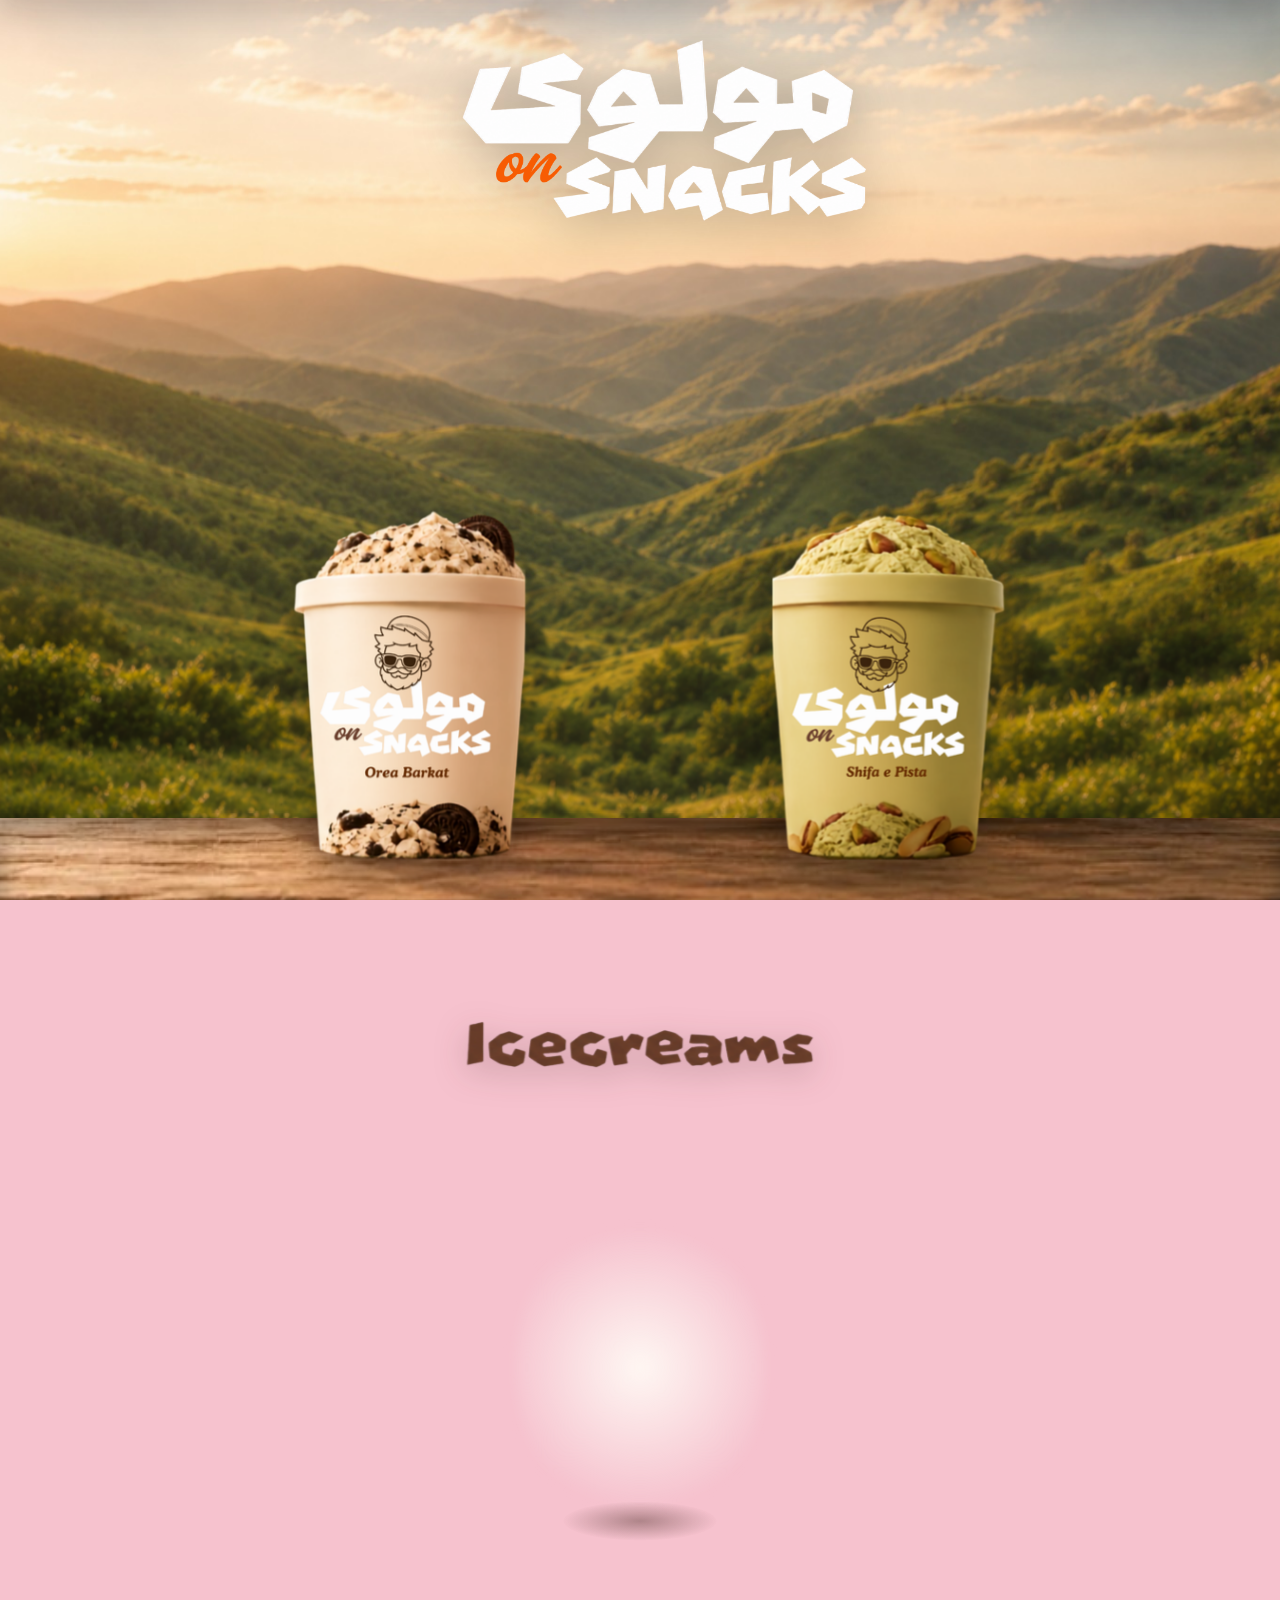
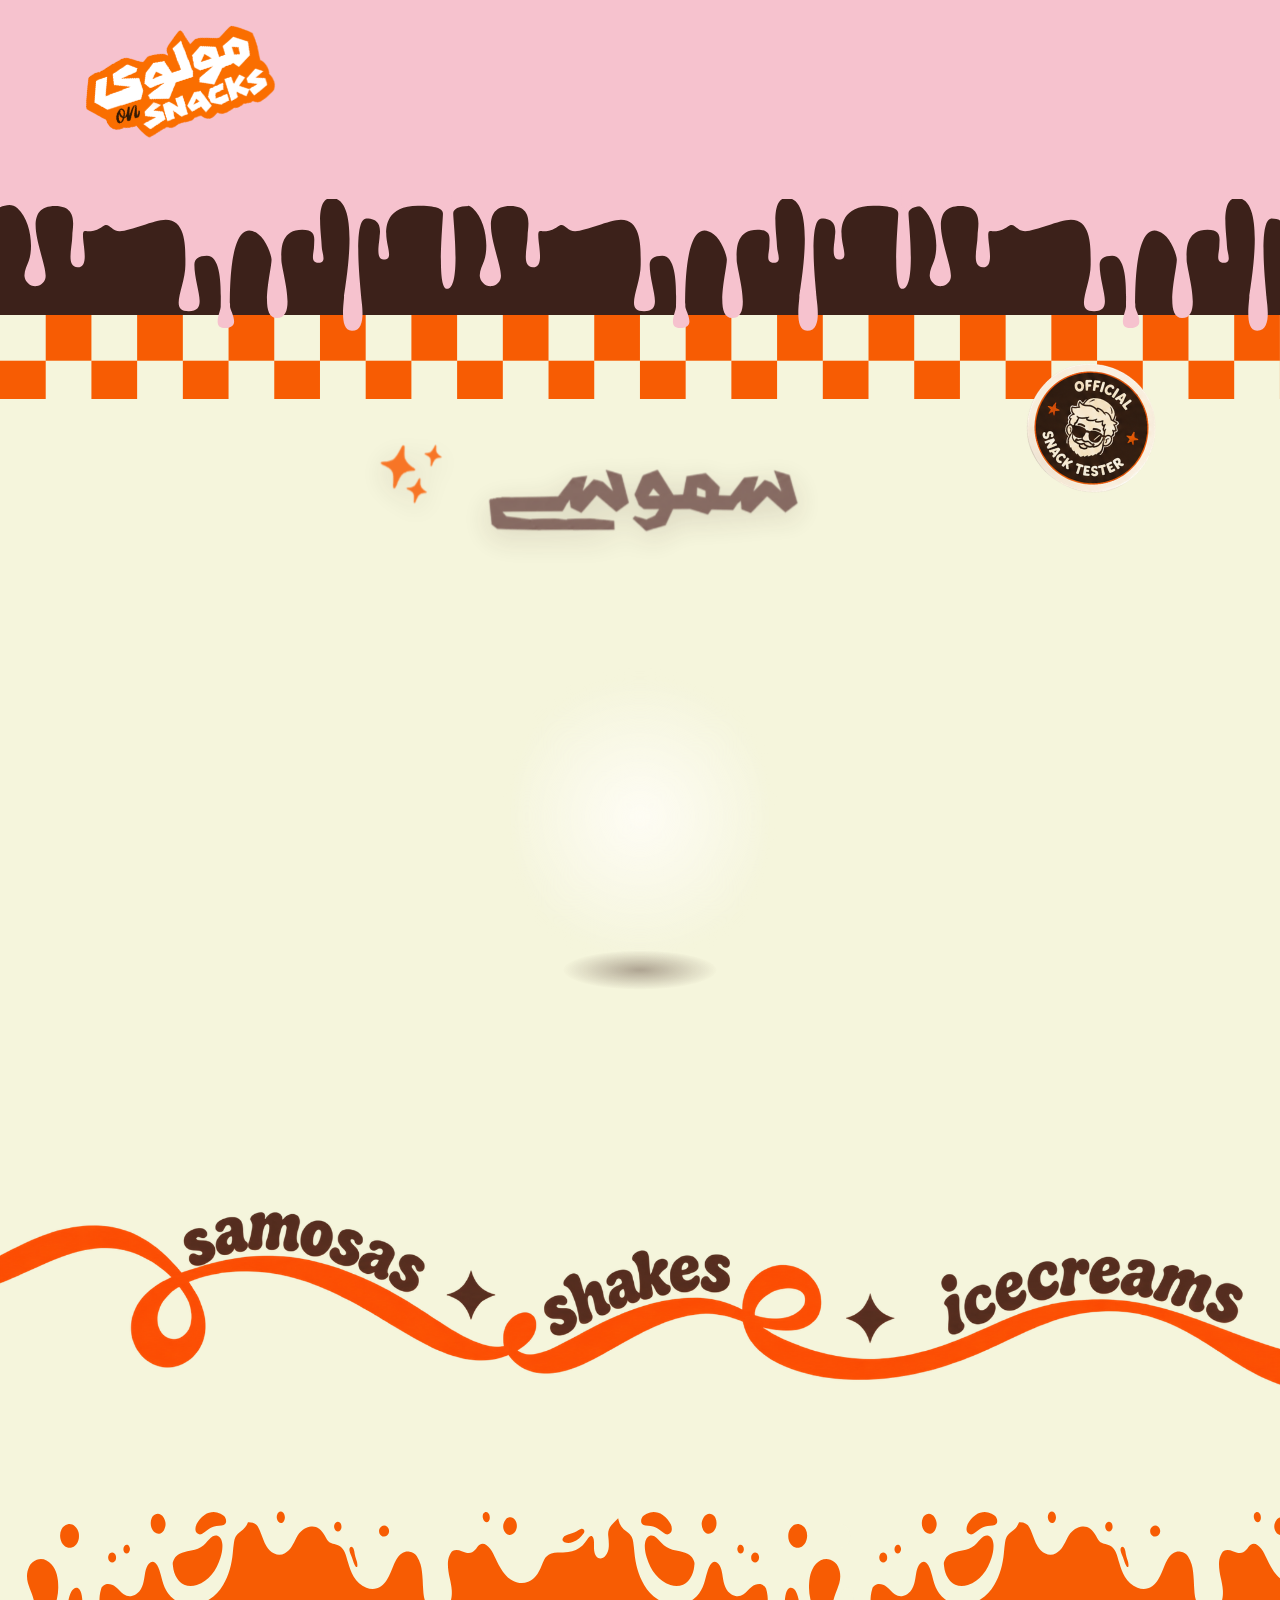
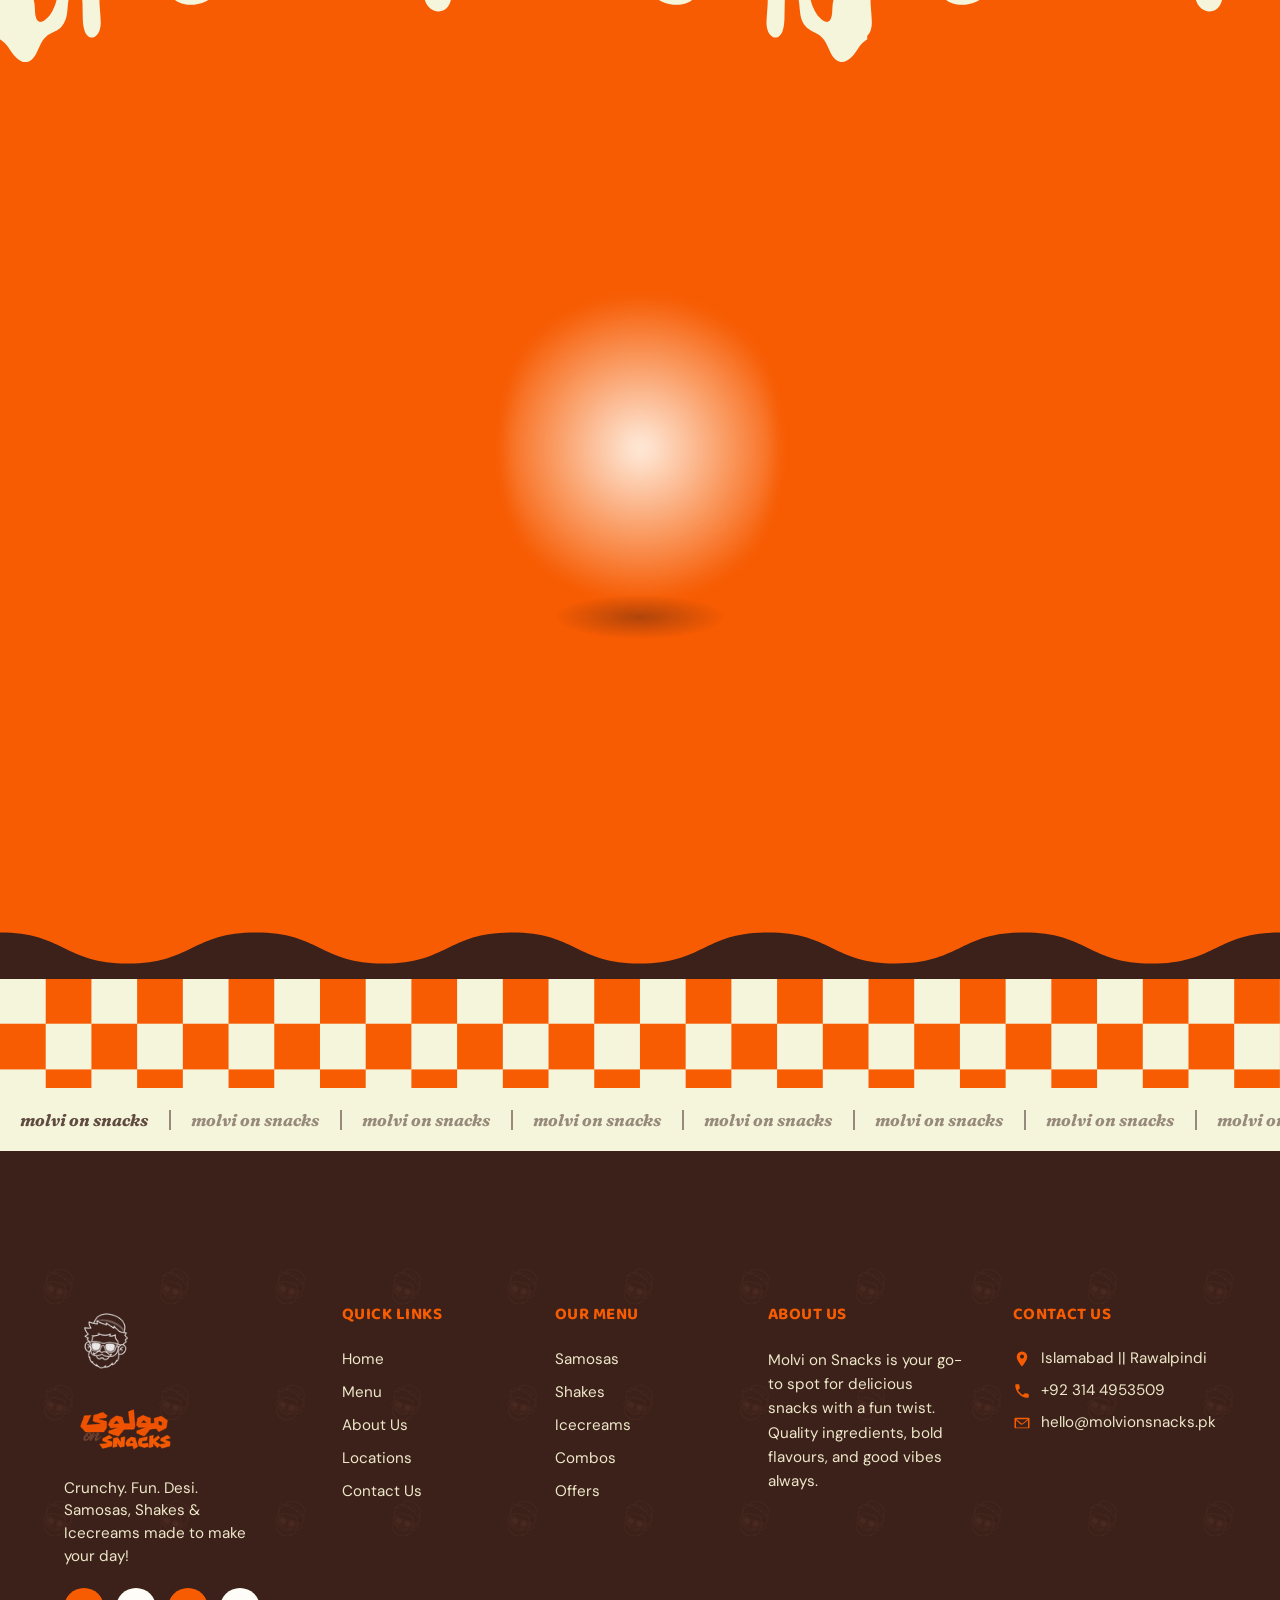
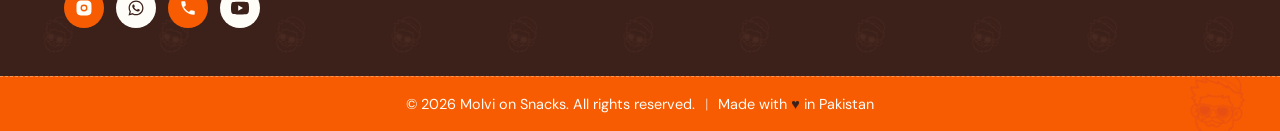
==== index.html @ e823ea2e "Shakes: continuous coverflow carousel, matching samosas/icecreams Converts the shakes row from a sta" ====
<!DOCTYPE html>
<html lang="en">
<head>
<meta charset="UTF-8">
<meta name="viewport" content="width=device-width, initial-scale=1.0">
<title>Molvi on Snacks</title>
<meta name="description" content="Molvi on Snacks — hand-scooped ice cream with a desi twist.">
<link rel="stylesheet" href="css/fonts.css">
<link rel="stylesheet" href="css/style.css">
</head>
<body>

<!-- ============ NAV ============ -->
<nav class="site-nav" id="site-nav">
  <a href="#hero" class="site-nav-logo">
    <img src="assets/images/navbar-logo.png" alt="Molvi on Snacks">
  </a>

  <div class="site-nav-order-toggle" role="group" aria-label="Order type">
    <button type="button" class="site-nav-toggle-btn is-active" data-order-type="delivery">Delivery</button>
    <button type="button" class="site-nav-toggle-btn" data-order-type="pickup">Pick-up</button>
  </div>

  <div class="site-nav-location" id="site-nav-location">
    <button type="button" class="site-nav-location-btn" id="site-nav-location-btn" aria-haspopup="true" aria-expanded="false">
      <svg viewBox="0 0 24 24" aria-hidden="true"><path d="M12 2a7 7 0 0 0-7 7c0 5.25 7 13 7 13s7-7.75 7-13a7 7 0 0 0-7-7zm0 9.5A2.5 2.5 0 1 1 12 6a2.5 2.5 0 0 1 0 5.5z"/></svg>
      <span id="site-nav-location-label">Select delivery area</span>
      <svg viewBox="0 0 24 24" aria-hidden="true"><path d="M7 10l5 5 5-5z"/></svg>
    </button>

    <div class="site-nav-location-panel" id="site-nav-location-panel" hidden>
      <button type="button" class="site-nav-location-close" id="site-nav-location-close" aria-label="Close">&times;</button>
      <div class="site-nav-location-search">
        <input type="text" id="site-nav-location-search" placeholder="Search Islamabad area..." autocomplete="off" name="molvi-area-query">
      </div>
      <div class="site-nav-location-map" id="site-nav-location-map" aria-hidden="true">
        <div class="site-nav-location-map-grid"></div>
        <div class="site-nav-location-pin" id="site-nav-location-pin" hidden>📍</div>
      </div>
      <ul class="site-nav-location-list" id="site-nav-location-list"></ul>
    </div>
  </div>

  <ul class="site-nav-links">
    <li><a href="#next-page">icecreams</a></li>
    <li><a href="#samosas">samosas</a></li>
    <li><a href="#shakes">shakes</a></li>
  </ul>
  <a href="cart.html" class="site-nav-cart" aria-label="View cart">
    <svg class="site-nav-cart-icon" viewBox="0 0 24 24" aria-hidden="true"><path d="M7 4h-2l-.94 2h-1.06a1 1 0 0 0 0 2h.72l2.3 8.06a2 2 0 0 0 1.92 1.44h7.06a2 2 0 0 0 1.94-1.51l1.5-6a1 1 0 0 0-.97-1.24h-11.4l-.35-1.25a1 1 0 0 0-.02-.06zm2 15a1.5 1.5 0 1 0 0 3 1.5 1.5 0 0 0 0-3zm8 0a1.5 1.5 0 1 0 0 3 1.5 1.5 0 0 0 0-3z"/></svg>
    <span class="cart-badge" id="cart-badge" hidden>0</span>
  </a>
  <img class="site-nav-mascot" src="assets/images/navbar-mascot.png" alt="">
</nav>

<a href="cart.html" class="view-cart-fab" id="view-cart-fab" aria-label="View cart">
  <svg viewBox="0 0 24 24" aria-hidden="true"><path d="M7 4h-2l-.94 2h-1.06a1 1 0 0 0 0 2h.72l2.3 8.06a2 2 0 0 0 1.92 1.44h7.06a2 2 0 0 0 1.94-1.51l1.5-6a1 1 0 0 0-.97-1.24h-11.4l-.35-1.25a1 1 0 0 0-.02-.06zm2 15a1.5 1.5 0 1 0 0 3 1.5 1.5 0 0 0 0-3zm8 0a1.5 1.5 0 1 0 0 3 1.5 1.5 0 0 0 0-3z"/></svg>
  <span>View Cart</span>
  <span class="view-cart-fab-count">0</span>
</a>

<!-- ============ HERO ============ -->
<section class="hero" id="hero">
  <div class="hero-bg-full" aria-hidden="true">
    <img src="assets/images/bg-mountain-full.jpg" alt="">
  </div>

  <div class="hero-wordmark" aria-hidden="true">
    <img src="assets/images/logo-white.png" alt="">
  </div>
  <h1 class="visually-hidden">Molvi on Snacks</h1>

  <div class="hero-bg-front" aria-hidden="true">
    <img src="assets/images/bg-mountain-front.png" alt="">
  </div>

  <div class="hero-wood" aria-hidden="true"></div>

  <div class="hero-buckets" aria-hidden="true">
    <figure class="hero-bucket hero-bucket--orea">
      <img src="assets/images/cup-orea.png" alt="">
    </figure>
    <figure class="hero-bucket hero-bucket--pista">
      <img src="assets/images/cup-pista.png" alt="">
    </figure>
    <figure class="hero-bucket hero-bucket--strawberry">
      <img src="assets/images/cup-strawberry.png" alt="">
    </figure>
  </div>

  <div class="hero-wave" aria-hidden="true">
    <svg viewBox="0 0 1440 100" preserveAspectRatio="none">
      <path d="M0,75 C72,75 72,25 144,25 C216,25 216,75 288,75 C360,75 360,25 432,25 C504,25 504,75 576,75 C648,75 648,25 720,25 C792,25 792,75 864,75 C936,75 936,25 1008,25 C1080,25 1080,75 1152,75 C1224,75 1224,25 1296,25 C1368,25 1368,75 1440,75 L1440,100 L0,100 Z"></path>
    </svg>
  </div>
</section>

<section class="next-page" id="next-page">
  <img class="cups-heading" src="assets/images/heading-icecreams.png" alt="Icecreams">
  <div class="cups-carousel" id="cups-carousel">
    <figure class="cup-card" data-flavor="choco-bliss" tabindex="0" role="button" aria-pressed="false">
      <figcaption class="cup-card-label">Choco Bliss</figcaption>
      <img class="cup-card-img" src="assets/images/cup-strawberry-card.png" alt="Choco Bliss ice cream cup">
    </figure>
    <figure class="cup-card" data-flavor="orea" tabindex="0" role="button" aria-pressed="false">
      <figcaption class="cup-card-label">Orea Barkat</figcaption>
      <img class="cup-card-img" src="assets/images/cup-orea-card.png" alt="Orea Barkat ice cream cup">
    </figure>
    <figure class="cup-card" data-flavor="strawberry" tabindex="0" role="button" aria-pressed="false">
      <figcaption class="cup-card-label">Ishq e Strawberry</figcaption>
      <img class="cup-card-img" src="assets/images/cup-strawberry-card.png" alt="Ishq e Strawberry ice cream cup">
    </figure>
    <figure class="cup-card" data-flavor="pista" tabindex="0" role="button" aria-pressed="false">
      <figcaption class="cup-card-label">Shifa e Pista</figcaption>
      <img class="cup-card-img" src="assets/images/cup-pista-card.png" alt="Shifa e Pista ice cream cup">
    </figure>
    <figure class="cup-card" data-flavor="mango-masti" tabindex="0" role="button" aria-pressed="false">
      <figcaption class="cup-card-label">Mango Masti</figcaption>
      <img class="cup-card-img" src="assets/images/cup-orea-card.png" alt="Mango Masti ice cream cup">
    </figure>
    <figure class="cup-card" data-flavor="lotus" tabindex="0" role="button" aria-pressed="false">
      <figcaption class="cup-card-label">Lotus</figcaption>
      <img class="cup-card-img" src="assets/images/cup-pista-card.png" alt="Lotus ice cream cup">
    </figure>
  </div>
  <button type="button" class="cups-cta">scoop now</button>
  <img class="samosa-logo-sticker" src="assets/images/sticker-logo.png" alt="Molvi on Snacks">
</section>

<div class="cups-footer" aria-hidden="true">
  <svg class="cups-drip" viewBox="0 0 1080 149.999998" preserveAspectRatio="none"><g class="cups-drip-shape"><defs><clipPath id="c7b624427e"><path d="M 0 0 L 395.25 0 L 395.25 150 L 0 150 Z M 0 0 " clip-rule="nonzero"/></clipPath><clipPath id="f5d9ac2e04"><path d="M 380 0 L 779.410156 0 L 779.410156 150 L 380 150 Z M 380 0 " clip-rule="nonzero"/></clipPath></defs><g clip-path="url(#c7b624427e)"><path d="M 395.496094 15.953125 L 395.496094 0.242188 C 395.496094 0.242188 -3.023438 0.242188 -3.023438 0.242188 C -3.023438 5.75 -4.5 13.941406 -2.285156 18.707031 C 3.355469 15.617188 9.597656 12.597656 14.769531 18.4375 C 25.84375 30.992188 28.464844 59.390625 24.300781 74.832031 C 22.824219 80.269531 20.339844 85.574219 20.675781 91.214844 C 21.011719 96.851562 25.511719 102.828125 31.015625 101.886719 C 34.574219 101.285156 37.191406 97.925781 38.132812 94.367188 C 42.160156 79.0625 12.6875 15.953125 46.523438 15.953125 C 66.53125 15.953125 61.023438 39.316406 61.023438 47.574219 C 61.023438 59.859375 55.453125 81.679688 65.523438 81.679688 C 75.457031 81.679688 70.019531 58.785156 70.019531 47.574219 C 70.019531 36.898438 74.25 49.453125 86.871094 37.773438 C 92.308594 32.738281 93.316406 43.078125 101.105469 43.078125 C 110.035156 43.078125 130.039062 30.859375 139.773438 30.859375 C 157.566406 30.859375 156.425781 62.277344 156.425781 78.996094 C 156.425781 103.164062 141.921875 128.875 159.3125 128.875 C 176.632812 128.875 164.011719 103.164062 164.011719 78.996094 C 164.011719 72.347656 167.90625 69.261719 174.550781 69.261719 C 187.910156 69.261719 186.234375 110.078125 186.234375 123.773438 C 186.234375 129.683594 178.378906 146.867188 189.792969 146.867188 C 204.160156 146.867188 194.089844 128.472656 194.089844 123.773438 C 194.089844 106.050781 193.550781 23.339844 217.988281 46.230469 C 224.636719 52.476562 229.132812 69.058594 229.132812 73.421875 C 229.132812 85.238281 217.988281 136.195312 233.5625 136.195312 C 251.355469 136.195312 237.390625 85.238281 237.390625 73.421875 C 237.390625 63.820312 236.316406 41.53125 254.980469 41.53125 C 267.535156 41.53125 264.984375 51.46875 264.984375 59.257812 C 264.984375 66.304688 261.222656 76.847656 268.742188 76.847656 C 276.261719 76.847656 271.429688 66.371094 271.429688 59.257812 C 271.429688 47.304688 265.117188 7.5625 279.753906 7.5625 C 305.871094 7.5625 290.292969 107.324219 290.292969 113.167969 C 290.292969 119.410156 285.863281 149.757812 296.941406 149.757812 C 310.300781 149.757812 304.726562 118.402344 304.726562 113.167969 C 304.726562 108.265625 296.941406 29.515625 309.160156 29.515625 C 323.59375 29.515625 320.304688 46.230469 320.304688 48.3125 C 320.304688 54.558594 316.410156 73.421875 323.660156 73.421875 C 332.589844 73.421875 325.875 59.792969 325.875 45.15625 C 325.875 39.25 325.875 15.886719 352.597656 15.886719 C 368.171875 15.886719 373.742188 19.042969 373.742188 24.011719 C 373.742188 33.679688 368.171875 104.84375 377.101562 104.84375 C 389.320312 104.84375 382.40625 32.671875 382.40625 24.011719 C 382.335938 19.242188 386.902344 16.089844 395.496094 15.953125 Z M 395.496094 15.953125 " fill-opacity="1" fill-rule="nonzero"/></g><g clip-path="url(#f5d9ac2e04)"><path d="M 779.65625 15.953125 L 779.65625 0.242188 C 779.65625 0.242188 381.136719 0.242188 381.136719 0.242188 C 381.136719 5.75 379.660156 13.941406 381.875 18.707031 C 387.515625 15.617188 393.757812 12.597656 398.925781 18.4375 C 410.003906 30.992188 412.625 59.390625 408.460938 74.832031 C 406.984375 80.269531 404.5 85.574219 404.835938 91.214844 C 405.171875 96.851562 409.667969 102.828125 415.175781 101.886719 C 418.734375 101.285156 421.351562 97.925781 422.289062 94.367188 C 426.320312 79.0625 396.847656 15.953125 430.683594 15.953125 C 450.6875 15.953125 445.183594 39.316406 445.183594 47.574219 C 445.183594 59.859375 439.613281 81.679688 449.683594 81.679688 C 459.617188 81.679688 454.179688 58.785156 454.179688 47.574219 C 454.179688 36.898438 458.410156 49.453125 471.03125 37.773438 C 476.46875 32.738281 477.476562 43.078125 485.265625 43.078125 C 494.195312 43.078125 514.199219 30.859375 523.933594 30.859375 C 541.726562 30.859375 540.585938 62.277344 540.585938 78.996094 C 540.585938 103.164062 526.082031 128.875 543.472656 128.875 C 560.792969 128.875 548.171875 103.164062 548.171875 78.996094 C 548.171875 72.347656 552.066406 69.261719 558.710938 69.261719 C 572.070312 69.261719 570.394531 110.078125 570.394531 123.773438 C 570.394531 129.683594 562.539062 146.867188 573.949219 146.867188 C 588.316406 146.867188 578.246094 128.472656 578.246094 123.773438 C 578.246094 106.050781 577.710938 23.339844 602.148438 46.230469 C 608.792969 52.476562 613.292969 69.058594 613.292969 73.421875 C 613.292969 85.238281 602.148438 136.195312 617.722656 136.195312 C 635.515625 136.195312 621.550781 85.238281 621.550781 73.421875 C 621.550781 63.820312 620.476562 41.53125 639.140625 41.53125 C 651.695312 41.53125 649.144531 51.46875 649.144531 59.257812 C 649.144531 66.304688 645.382812 76.847656 652.902344 76.847656 C 660.421875 76.847656 655.589844 66.371094 655.589844 59.257812 C 655.589844 47.304688 649.277344 7.5625 663.914062 7.5625 C 690.027344 7.5625 674.453125 107.324219 674.453125 113.167969 C 674.453125 119.410156 670.023438 149.757812 681.101562 149.757812 C 694.460938 149.757812 688.886719 118.402344 688.886719 113.167969 C 688.886719 108.265625 681.101562 29.515625 693.320312 29.515625 C 707.753906 29.515625 704.464844 46.230469 704.464844 48.3125 C 704.464844 54.558594 700.570312 73.421875 707.820312 73.421875 C 716.75 73.421875 710.035156 59.792969 710.035156 45.15625 C 710.035156 39.25 710.035156 15.886719 736.753906 15.886719 C 752.332031 15.886719 757.902344 19.042969 757.902344 24.011719 C 757.902344 33.679688 752.332031 104.84375 761.261719 104.84375 C 773.480469 104.84375 766.5625 32.671875 766.5625 24.011719 C 766.496094 19.242188 771.0625 16.089844 779.65625 15.953125 Z M 779.65625 15.953125 " fill-opacity="1" fill-rule="nonzero"/></g><path d="M 1159.316406 15.953125 L 1159.316406 0.242188 C 1159.316406 0.242188 760.796875 0.242188 760.796875 0.242188 C 760.796875 5.75 759.320312 13.941406 761.535156 18.707031 C 767.175781 15.617188 773.417969 12.597656 778.585938 18.4375 C 789.664062 30.992188 792.28125 59.390625 788.121094 74.832031 C 786.644531 80.269531 784.160156 85.574219 784.496094 91.214844 C 784.832031 96.851562 789.328125 102.828125 794.835938 101.886719 C 798.390625 101.285156 801.011719 97.925781 801.949219 94.367188 C 805.980469 79.0625 776.507812 15.953125 810.34375 15.953125 C 830.347656 15.953125 824.84375 39.316406 824.84375 47.574219 C 824.84375 59.859375 819.273438 81.679688 829.34375 81.679688 C 839.277344 81.679688 833.839844 58.785156 833.839844 47.574219 C 833.839844 36.898438 838.070312 49.453125 850.691406 37.773438 C 856.128906 32.738281 857.136719 43.078125 864.925781 43.078125 C 873.851562 43.078125 893.859375 30.859375 903.59375 30.859375 C 921.386719 30.859375 920.242188 62.277344 920.242188 78.996094 C 920.242188 103.164062 905.742188 128.875 923.132812 128.875 C 940.453125 128.875 927.832031 103.164062 927.832031 78.996094 C 927.832031 72.347656 931.722656 69.261719 938.371094 69.261719 C 951.730469 69.261719 950.050781 110.078125 950.050781 123.773438 C 950.050781 129.683594 942.199219 146.867188 953.609375 146.867188 C 967.976562 146.867188 957.90625 128.472656 957.90625 123.773438 C 957.90625 106.050781 957.371094 23.339844 981.808594 46.230469 C 988.453125 52.476562 992.953125 69.058594 992.953125 73.421875 C 992.953125 85.238281 981.808594 136.195312 997.382812 136.195312 C 1015.175781 136.195312 1001.210938 85.238281 1001.210938 73.421875 C 1001.210938 63.820312 1000.136719 41.53125 1018.800781 41.53125 C 1031.355469 41.53125 1028.804688 51.46875 1028.804688 59.257812 C 1028.804688 66.304688 1025.042969 76.847656 1032.5625 76.847656 C 1040.082031 76.847656 1035.246094 66.371094 1035.246094 59.257812 C 1035.246094 47.304688 1028.9375 7.5625 1043.574219 7.5625 C 1069.6875 7.5625 1054.113281 107.324219 1054.113281 113.167969 C 1054.113281 119.410156 1049.683594 149.757812 1060.757812 149.757812 C 1074.121094 149.757812 1068.546875 118.402344 1068.546875 113.167969 C 1068.546875 108.265625 1060.757812 29.515625 1072.976562 29.515625 C 1087.414062 29.515625 1084.121094 46.230469 1084.121094 48.3125 C 1084.121094 54.558594 1080.230469 73.421875 1087.480469 73.421875 C 1096.410156 73.421875 1089.695312 59.792969 1089.695312 45.15625 C 1089.695312 39.25 1089.695312 15.886719 1116.414062 15.886719 C 1131.992188 15.886719 1137.5625 19.042969 1137.5625 24.011719 C 1137.5625 33.679688 1131.992188 104.84375 1140.921875 104.84375 C 1153.140625 104.84375 1146.222656 32.671875 1146.222656 24.011719 C 1146.15625 19.242188 1150.722656 16.089844 1159.316406 15.953125 Z M 1159.316406 15.953125 " fill-opacity="1" fill-rule="nonzero"/></g></svg>
  <div class="cups-footer-checker"></div>
</div>

<!-- ============ SAMOSAS ============ -->
<section class="samosa-page" id="samosas">
  <img class="samosa-badge" src="assets/images/badge-snack-tester.png" alt="Official snack tester">

  <div class="samosa-heading">
    <img class="samosa-spark" src="assets/images/sparkle.png" alt="">
    <img class="samosa-wordmark" src="assets/images/heading-samosa.png" alt="Samosas">
  </div>

  <div class="samosa-carousel" id="samosa-carousel">
    <figure class="samosa-card" data-flavor="cheesy-tikka" tabindex="0" role="button" aria-pressed="false">
      <figcaption class="samosa-card-label">Cheesy Tikka Samosa</figcaption>
      <img class="samosa-card-img" src="assets/images/samosa-cheesy-tikka.png" alt="Cheesy Tikka Samosa">
    </figure>
    <figure class="samosa-card" data-flavor="malai-boti" tabindex="0" role="button" aria-pressed="false">
      <figcaption class="samosa-card-label">Malai Boti Samosa</figcaption>
      <img class="samosa-card-img" src="assets/images/samosa-malai-boti.png" alt="Malai Boti Samosa">
    </figure>
    <figure class="samosa-card" data-flavor="pizza" tabindex="0" role="button" aria-pressed="false">
      <figcaption class="samosa-card-label">Pizza Samosa</figcaption>
      <img class="samosa-card-img" src="assets/images/samosa-pizza.png" alt="Pizza Samosa">
    </figure>
    <figure class="samosa-card" data-flavor="peri-peri" tabindex="0" role="button" aria-pressed="false">
      <figcaption class="samosa-card-label">Peri Peri Samosa</figcaption>
      <img class="samosa-card-img" src="assets/images/samosa-peri-peri.png" alt="Peri Peri Samosa">
    </figure>
    <figure class="samosa-card" data-flavor="chilli-cheese" tabindex="0" role="button" aria-pressed="false">
      <figcaption class="samosa-card-label">Chilli Cheese Samosa</figcaption>
      <img class="samosa-card-img" src="assets/images/samosa-chilli-cheese.png" alt="Chilli Cheese Samosa">
    </figure>
  </div>

  <button type="button" class="samosa-cta">view all</button>
</section>

<div class="samosa-ribbon" aria-hidden="true">
  <img src="assets/images/strip-samosas-shakes-icecreams.png" alt="">
</div>

<div class="samosa-cheese-footer" aria-hidden="true">
  <svg class="samosa-cheese-drip" viewBox="0 0 1080 150" preserveAspectRatio="none"><g class="samosa-cheese-shape"><defs><clipPath id="5877ea94d9"><path d="M 709.863281 0 L 1080 0 L 1080 148 L 709.863281 148 Z M 709.863281 0 " clip-rule="nonzero"/></clipPath></defs><path d="M 6.726562 132.902344 C 8.226562 135.363281 9.605469 137.894531 11.242188 140.269531 C 12.902344 142.671875 14.949219 144.679688 17.492188 146.140625 C 19.027344 147.023438 20.664062 147.488281 22.472656 147.210938 C 24.148438 146.953125 25.488281 146.09375 26.691406 144.972656 C 28.675781 143.140625 29.9375 140.820312 31 138.382812 C 32.289062 135.417969 33.390625 132.371094 34.761719 129.433594 C 36.601562 125.484375 39.25 122.308594 43.144531 120.246094 C 44.257812 119.660156 45.351562 119.011719 46.449219 118.390625 C 48.492188 117.234375 50.355469 115.871094 51.839844 114.023438 C 54.472656 110.753906 55.710938 106.929688 56.402344 102.867188 C 56.96875 99.554688 56.976562 96.1875 57.324219 92.855469 C 57.664062 89.632812 58.144531 86.433594 59.246094 83.367188 C 59.878906 81.613281 60.664062 79.914062 62.074219 78.632812 C 63.839844 77.019531 65.792969 77.230469 67.097656 79.195312 C 67.789062 80.226562 68.183594 81.382812 68.492188 82.570312 C 69.3125 85.683594 69.46875 88.878906 69.601562 92.066406 C 69.808594 97 69.644531 101.941406 69.847656 106.875 C 69.996094 110.59375 70.296875 114.273438 71.339844 117.867188 C 71.875 119.71875 72.738281 121.382812 74.15625 122.722656 C 76.246094 124.699219 78.703125 124.699219 80.808594 122.746094 C 82.476562 121.1875 83.492188 119.257812 84.113281 117.09375 C 84.832031 114.605469 85.082031 112.042969 84.984375 109.480469 C 84.839844 105.535156 84.589844 101.597656 84.296875 97.664062 C 83.980469 93.449219 83.710938 89.238281 84.125 85.015625 C 84.34375 82.773438 84.765625 80.570312 85.382812 78.402344 C 86.105469 75.871094 89.195312 74.023438 91.226562 74.164062 C 93.558594 74.328125 95.582031 75.179688 97.375 76.628906 C 98.824219 77.800781 99.996094 79.253906 101.230469 80.636719 C 102.207031 81.730469 103.164062 82.835938 104.363281 83.695312 C 106.410156 85.160156 108.679688 85.816406 111.179688 85.289062 C 112.957031 84.914062 114.46875 84.003906 115.792969 82.757812 C 118.292969 80.410156 119.691406 77.4375 120.613281 74.199219 C 121.480469 71.152344 121.800781 68.011719 122.265625 64.890625 C 122.671875 62.1875 123.265625 59.539062 124.398438 57.035156 C 124.957031 55.792969 125.71875 54.691406 126.820312 53.871094 C 128.261719 52.808594 129.578125 52.902344 130.867188 54.128906 C 131.589844 54.8125 132.183594 55.59375 132.644531 56.484375 C 133.347656 57.859375 133.90625 59.289062 134.375 60.757812 C 135.441406 64.109375 136.152344 67.550781 136.976562 70.964844 C 137.984375 75.125 139.429688 79.132812 141.746094 82.761719 C 144.566406 87.183594 148.363281 90.457031 153.308594 92.332031 C 156.707031 93.621094 160.207031 93.816406 163.792969 93.433594 C 168.445312 92.929688 172.65625 91.339844 176.503906 88.679688 C 181.632812 85.136719 185.363281 80.398438 188.234375 74.945312 C 193.195312 65.542969 195.554688 55.417969 196.421875 44.894531 C 196.695312 41.546875 196.988281 38.210938 197.433594 34.886719 C 197.652344 33.242188 197.984375 31.617188 198.679688 30.09375 C 199.660156 27.957031 201.183594 26.265625 203.03125 24.863281 C 206.054688 22.578125 208.097656 19.695312 209.226562 16.238281 C 209.472656 16.238281 209.71875 16.238281 209.972656 16.242188 C 213.808594 16.265625 216.578125 17.929688 218.164062 21.464844 C 218.511719 22.242188 218.902344 23.007812 219.1875 23.804688 C 220.191406 26.636719 221.175781 29.472656 222.140625 32.3125 C 222.878906 34.484375 223.703125 36.613281 224.835938 38.609375 C 226.457031 41.457031 228.464844 43.96875 231.433594 45.523438 C 234.464844 47.113281 237.464844 46.984375 240.390625 45.214844 C 242.917969 43.6875 244.742188 41.511719 246.148438 38.949219 C 247.621094 36.273438 248.839844 33.472656 250.066406 30.6875 C 251.339844 27.792969 253.246094 25.378906 255.589844 23.316406 C 257.1875 21.910156 259.082031 20.957031 261.136719 20.394531 C 264.167969 19.570312 266.886719 20.183594 269.289062 22.246094 C 271.335938 24.007812 272.789062 26.195312 273.964844 28.589844 C 274.601562 29.871094 275.191406 31.183594 275.859375 32.453125 C 276.945312 34.5 278.652344 35.808594 280.890625 36.410156 C 281.707031 36.632812 282.546875 36.785156 283.378906 36.96875 C 284.667969 37.25 285.847656 37.753906 286.867188 38.617188 C 288.679688 40.15625 289.984375 42.058594 290.847656 44.277344 C 292.097656 47.503906 292.84375 50.882812 293.726562 54.214844 C 294.910156 58.683594 296.148438 63.140625 298.46875 67.1875 C 301.019531 71.636719 304.390625 75.3125 309.117188 77.507812 C 313.484375 79.535156 317.652344 79.085938 321.503906 76.136719 C 323.761719 74.414062 325.394531 72.195312 326.703125 69.699219 C 328.742188 65.835938 330.214844 61.75 331.65625 57.640625 C 332.441406 55.390625 333.269531 53.164062 334.433594 51.085938 C 335.691406 48.84375 337.082031 46.710938 339.230469 45.191406 C 341.164062 43.828125 343.277344 43.230469 345.59375 43.722656 C 348.191406 44.273438 350.324219 45.5625 351.710938 47.941406 C 353.089844 50.328125 354.101562 52.859375 354.804688 55.515625 C 356.0625 60.261719 356.3125 65.152344 356.617188 70.015625 C 356.875 74.089844 356.847656 78.175781 357.253906 82.238281 C 357.53125 85.003906 357.929688 87.753906 358.875 90.394531 C 360.144531 93.925781 362.15625 96.867188 365.589844 98.628906 C 370.125 100.949219 375.03125 99.683594 377.886719 95.464844 C 378.90625 93.96875 379.574219 92.304688 380.105469 90.582031 C 381.148438 87.1875 381.34375 83.710938 381.183594 80.195312 C 381.007812 76.238281 380.1875 72.375 379.441406 68.503906 C 378.460938 63.429688 377.667969 58.339844 377.988281 53.144531 C 378.160156 50.320312 379 47.675781 380.246094 45.175781 C 381.222656 43.210938 382.890625 42.222656 385.148438 42.238281 C 386.71875 42.25 388.140625 42.730469 389.554688 43.316406 C 390.796875 43.828125 392.019531 44.378906 393.320312 44.738281 C 396.332031 45.566406 398.816406 44.769531 400.710938 42.289062 C 401.445312 41.328125 402.085938 40.296875 402.742188 39.28125 C 403.261719 38.476562 403.894531 37.792969 404.6875 37.257812 C 406.457031 36.046875 408.679688 36.171875 410.273438 37.609375 C 412.730469 39.832031 414.714844 42.414062 416.085938 45.445312 C 416.695312 46.792969 417.257812 48.164062 417.824219 49.527344 C 419.660156 53.921875 421.585938 58.261719 424.152344 62.285156 C 426.402344 65.804688 429.082031 68.917969 432.757812 71.015625 C 436.878906 73.367188 441.164062 74.019531 445.621094 71.992188 C 448.164062 70.835938 450.222656 69.0625 451.941406 66.878906 C 454.222656 63.980469 455.632812 60.648438 456.855469 57.210938 C 457.59375 55.140625 458.320312 53.070312 459.242188 51.066406 C 460.476562 48.375 462.414062 46.445312 465.191406 45.359375 C 466.886719 44.695312 468.636719 44.425781 470.445312 44.417969 C 473.449219 44.40625 476.453125 44.390625 479.429688 43.945312 C 484 43.265625 487.996094 41.429688 491.261719 38.101562 C 492.878906 36.453125 494.074219 34.5 495.316406 32.585938 C 495.878906 31.71875 496.386719 30.8125 497.097656 30.058594 C 498.457031 28.621094 499.730469 28.855469 500.503906 30.679688 C 501.015625 31.902344 501.132812 33.199219 501.160156 34.5 C 501.191406 36.34375 501.160156 38.183594 501.171875 40.019531 C 501.175781 41.816406 501.332031 43.601562 501.78125 45.347656 C 502.085938 46.535156 502.5625 47.644531 503.367188 48.578125 C 504.828125 50.285156 506.898438 50.601562 508.800781 49.414062 C 509.609375 48.90625 510.269531 48.238281 510.832031 47.472656 C 512.664062 44.96875 513.507812 42.121094 513.660156 39.054688 C 513.828125 35.683594 513.570312 32.328125 513.21875 28.984375 C 512.832031 25.304688 513.585938 21.953125 515.84375 18.972656 C 517.097656 17.324219 518.488281 15.808594 519.890625 14.289062 C 520.453125 13.6875 521.011719 13.085938 521.574219 12.476562 C 521.6875 12.964844 521.792969 13.457031 521.894531 13.949219 C 522.800781 18.433594 525.03125 22.070312 528.691406 24.84375 C 530.539062 26.238281 532.0625 27.933594 533.042969 30.070312 C 533.742188 31.59375 534.074219 33.222656 534.292969 34.863281 C 534.738281 38.1875 535.027344 41.527344 535.304688 44.871094 C 536.171875 55.398438 538.53125 65.523438 543.492188 74.921875 C 546.367188 80.371094 550.089844 85.113281 555.222656 88.660156 C 559.066406 91.320312 563.28125 92.910156 567.933594 93.410156 C 571.515625 93.796875 575.015625 93.597656 578.414062 92.308594 C 583.359375 90.4375 587.15625 87.160156 589.976562 82.742188 C 592.296875 79.113281 593.738281 75.101562 594.746094 70.941406 C 595.570312 67.527344 596.28125 64.085938 597.347656 60.738281 C 597.8125 59.265625 598.375 57.835938 599.082031 56.460938 C 599.535156 55.574219 600.132812 54.796875 600.855469 54.109375 C 602.140625 52.882812 603.464844 52.785156 604.902344 53.851562 C 606.003906 54.667969 606.765625 55.773438 607.328125 57.011719 C 608.460938 59.519531 609.054688 62.167969 609.457031 64.867188 C 609.921875 67.988281 610.25 71.128906 611.109375 74.179688 C 612.03125 77.417969 613.433594 80.386719 615.929688 82.734375 C 617.253906 83.976562 618.773438 84.890625 620.542969 85.265625 C 623.042969 85.796875 625.304688 85.136719 627.359375 83.671875 C 628.558594 82.816406 629.515625 81.707031 630.492188 80.617188 C 631.726562 79.230469 632.894531 77.785156 634.347656 76.609375 C 636.148438 75.160156 638.164062 74.308594 640.496094 74.140625 C 642.527344 73.996094 645.617188 75.847656 646.339844 78.378906 C 646.957031 80.546875 647.378906 82.757812 647.597656 84.992188 C 648.011719 89.214844 647.742188 93.425781 647.425781 97.644531 C 647.132812 101.578125 646.882812 105.515625 646.738281 109.460938 C 646.640625 112.027344 646.890625 114.585938 647.609375 117.074219 C 648.230469 119.234375 649.246094 121.167969 650.917969 122.722656 C 653.015625 124.675781 655.476562 124.675781 657.566406 122.703125 C 658.984375 121.359375 659.847656 119.695312 660.382812 117.84375 C 661.425781 114.253906 661.71875 110.566406 661.875 106.851562 C 662.078125 101.917969 661.914062 96.980469 662.121094 92.046875 C 662.253906 88.859375 662.410156 85.65625 663.230469 82.546875 C 663.539062 81.359375 663.933594 80.203125 664.625 79.171875 C 665.9375 77.214844 667.882812 77 669.652344 78.609375 C 671.058594 79.894531 671.84375 81.589844 672.476562 83.347656 C 673.578125 86.414062 674.054688 89.605469 674.398438 92.832031 C 674.746094 96.167969 674.761719 99.527344 675.324219 102.84375 C 676.011719 106.90625 677.25 110.734375 679.882812 114.003906 C 681.371094 115.847656 683.238281 117.214844 685.277344 118.367188 C 686.371094 118.988281 687.457031 119.636719 688.578125 120.226562 C 692.472656 122.285156 695.121094 125.464844 696.960938 129.414062 C 698.332031 132.351562 699.429688 135.394531 700.722656 138.359375 C 701.789062 140.800781 703.046875 143.117188 705.03125 144.953125 C 706.234375 146.070312 707.574219 146.933594 709.25 147.191406 C 711.058594 147.46875 712.695312 147.003906 714.230469 146.121094 C 716.773438 144.660156 718.816406 142.652344 720.480469 140.25 C 722.117188 137.875 723.503906 135.34375 724.996094 132.882812 C 726.472656 130.453125 728.332031 128.386719 730.605469 126.683594 C 730.945312 126.425781 731.253906 126.089844 731.722656 126.070312 L 731.722656 -0.480469 L 512.292969 -0.480469 C 512.292969 -0.480469 512.296875 -0.472656 512.300781 -0.46875 L 219.421875 -0.46875 C 219.421875 -0.46875 219.425781 -0.472656 219.433594 -0.480469 L 0 -0.480469 L 0 126.089844 C 0.472656 126.113281 0.78125 126.449219 1.117188 126.707031 C 3.394531 128.40625 5.25 130.472656 6.726562 132.902344 Z M 682.898438 70.5625 C 683.289062 66.890625 684.011719 63.304688 685.582031 59.941406 C 687.128906 56.621094 689.199219 53.734375 692.488281 51.910156 C 695.132812 50.441406 697.902344 50.164062 700.6875 51.375 C 703.617188 52.648438 705.820312 54.792969 707.082031 57.742188 C 709.238281 62.777344 709.46875 67.984375 708.136719 73.273438 C 707.328125 76.496094 706.128906 79.589844 705.070312 82.730469 C 703.582031 87.117188 702.472656 91.582031 702.339844 96.246094 C 702.292969 97.980469 702.199219 99.71875 702.082031 101.449219 C 701.972656 103.066406 701.707031 104.660156 701.195312 106.207031 C 700.90625 107.074219 700.554688 107.914062 699.941406 108.601562 C 699.117188 109.535156 698.140625 109.941406 696.871094 109.539062 C 695.832031 109.214844 694.933594 108.671875 694.089844 108.015625 C 690.925781 105.542969 688.8125 102.265625 687.1875 98.675781 C 684.023438 91.703125 682.664062 84.339844 682.59375 77.535156 C 682.644531 74.660156 682.691406 72.613281 682.910156 70.5625 Z M 665.414062 25.839844 C 665.964844 23.445312 666.9375 21.273438 668.816406 19.609375 C 670.4375 18.175781 672.285156 17.441406 674.472656 18 C 677.089844 18.667969 678.757812 20.445312 679.800781 22.816406 C 681.074219 25.710938 681.320312 28.753906 680.699219 31.847656 C 680.21875 34.246094 679.277344 36.445312 677.484375 38.183594 C 674.792969 40.804688 671.191406 40.785156 668.511719 38.167969 C 667.714844 37.386719 667.0625 36.503906 666.5625 35.507812 C 665.53125 33.457031 665.039062 31.289062 665.117188 28.984375 C 665.082031 27.929688 665.175781 26.871094 665.417969 25.828125 Z M 633.824219 49.34375 C 633.773438 47.832031 634.167969 46.492188 635.167969 45.386719 C 636.238281 44.207031 637.773438 44.164062 638.953125 45.234375 C 639.304688 45.558594 639.59375 45.925781 639.828125 46.34375 C 640.886719 48.230469 640.636719 51.144531 639.265625 52.816406 C 638 54.359375 636.199219 54.386719 634.9375 52.839844 C 634.109375 51.824219 633.769531 50.617188 633.824219 49.34375 Z M 622.800781 38.621094 C 623.839844 36.925781 625.53125 36.84375 626.738281 38.421875 C 627.949219 40.003906 627.945312 42.839844 626.734375 44.433594 C 625.664062 45.835938 624.132812 45.851562 623.078125 44.433594 C 622.402344 43.523438 622.121094 42.457031 622.074219 41.324219 C 622.132812 40.375 622.296875 39.445312 622.808594 38.617188 Z M 593.847656 11.394531 C 594.371094 10.457031 595.121094 9.695312 596.035156 9.109375 C 597.652344 8.089844 599.292969 8.03125 600.941406 9.015625 C 602.28125 9.8125 603.179688 10.984375 603.757812 12.410156 C 604.355469 13.894531 604.597656 15.441406 604.550781 16.976562 C 604.59375 18.425781 604.410156 19.792969 604 21.117188 C 603.46875 22.839844 602.648438 24.398438 601.285156 25.617188 C 599.285156 27.402344 596.730469 27.359375 594.804688 25.507812 C 594.226562 24.953125 593.746094 24.335938 593.398438 23.617188 C 591.394531 19.464844 591.617188 15.382812 593.847656 11.394531 Z M 571.566406 42.886719 C 574.496094 43.542969 577.375 44.332031 580.0625 45.710938 C 582.183594 46.804688 583.675781 48.433594 584.738281 50.554688 C 585.722656 52.519531 586.296875 54.503906 585.816406 56.699219 C 585.765625 56.925781 585.792969 57.167969 585.773438 57.402344 C 585.386719 61.375 584.390625 65.167969 582.351562 68.628906 C 580.871094 71.144531 579.03125 73.339844 576.339844 74.660156 C 572.828125 76.390625 569.242188 76.246094 565.652344 75 C 560.476562 73.199219 556.46875 69.855469 553.269531 65.488281 C 549.707031 60.621094 547.378906 55.15625 545.734375 49.386719 C 544.773438 46.007812 544.0625 42.570312 544.050781 38.578125 C 544.011719 37.804688 544.121094 36.582031 544.300781 35.375 C 544.589844 33.484375 545.078125 31.660156 546.367188 30.160156 C 547.945312 28.328125 550.199219 28.039062 552.1875 29.394531 C 553.402344 30.226562 554.402344 31.296875 555.363281 32.398438 C 556.320312 33.496094 557.257812 34.617188 558.199219 35.738281 C 560.671875 38.691406 563.71875 40.777344 567.433594 41.847656 C 568.792969 42.238281 570.179688 42.570312 571.558594 42.882812 Z M 542.96875 10.046875 C 543.75 9.25 544.648438 8.597656 545.644531 8.109375 C 550.390625 5.777344 554.917969 6.359375 559.152344 9.363281 C 562.292969 11.59375 564.351562 14.71875 565.960938 18.160156 C 566.699219 19.730469 566.914062 21.40625 566.8125 23.125 C 566.738281 24.429688 566.261719 25.574219 565.320312 26.511719 C 564.164062 27.664062 562.878906 27.902344 561.441406 27.160156 C 560.3125 26.578125 559.316406 25.800781 558.386719 24.933594 C 557.632812 24.234375 556.886719 23.527344 556.117188 22.851562 C 554.078125 21.066406 551.773438 19.851562 549.039062 19.585938 C 547.585938 19.449219 546.125 19.359375 544.675781 19.1875 C 542.089844 18.886719 540.914062 17.527344 540.929688 15.25 C 540.902344 13 541.648438 11.394531 542.96875 10.035156 Z M 475.15625 30.585938 C 475.699219 29.722656 476.492188 29.144531 477.363281 28.667969 C 478.628906 27.976562 479.980469 27.496094 481.339844 27.046875 C 483.828125 26.222656 486.15625 25.121094 488.234375 23.5 C 488.800781 23.054688 489.421875 22.691406 490.101562 22.445312 C 491.84375 21.820312 493.257812 22.980469 493.03125 24.84375 C 492.964844 25.425781 492.828125 26.003906 492.496094 26.492188 C 490.121094 29.980469 487.410156 33.097656 483.367188 34.738281 C 482.117188 35.246094 480.804688 35.511719 479.460938 35.59375 C 478.324219 35.523438 477.21875 35.367188 476.214844 34.8125 C 474.542969 33.878906 474.132812 32.210938 475.15625 30.585938 Z M 426.445312 13.972656 C 427.371094 12.507812 428.695312 11.464844 430.648438 11.546875 C 432.335938 11.613281 433.523438 12.464844 434.449219 13.746094 C 435.707031 15.484375 436.09375 17.488281 436.113281 19.585938 C 436.144531 21.472656 435.683594 23.226562 434.769531 24.863281 C 434.578125 25.21875 434.363281 25.558594 434.113281 25.875 C 431.613281 29.011719 427.925781 28.820312 425.984375 25.308594 C 423.875 21.5 424.136719 17.628906 426.4375 13.980469 Z M 407.847656 8.074219 C 409.035156 6.050781 410.84375 5.921875 412.195312 7.859375 C 412.898438 8.871094 413.265625 10.222656 413.257812 11.914062 C 413.3125 12.925781 413.082031 13.964844 412.484375 14.898438 C 411.480469 16.460938 410.089844 16.582031 408.8125 15.269531 C 407.304688 13.726562 406.726562 9.988281 407.847656 8.074219 Z M 321.832031 20.085938 C 323.382812 18.847656 325.25 18.960938 326.6875 20.320312 C 328.90625 22.414062 328.828125 26.621094 326.542969 28.632812 C 324.980469 30.011719 322.980469 29.96875 321.476562 28.523438 C 320.269531 27.367188 319.851562 25.898438 319.800781 24.328125 C 319.84375 22.574219 320.492188 21.144531 321.832031 20.082031 Z M 295.320312 39.917969 C 295.867188 38.976562 296.621094 38.894531 297.40625 39.644531 C 298.019531 40.226562 298.28125 40.992188 298.515625 41.761719 C 298.90625 43.050781 299.070312 44.382812 299.253906 45.710938 C 299.523438 47.628906 300.066406 49.464844 300.613281 51.308594 C 301.085938 52.894531 301.617188 54.464844 301.523438 56.15625 C 301.523438 56.558594 301.550781 56.964844 301.511719 57.359375 C 301.480469 57.71875 301.390625 58.089844 300.964844 58.191406 C 300.601562 58.277344 300.367188 58.023438 300.183594 57.773438 C 299.902344 57.371094 299.640625 56.953125 299.414062 56.519531 C 298.675781 55.082031 298.273438 53.515625 297.808594 51.972656 C 297.269531 50.175781 296.679688 48.394531 295.988281 46.644531 C 295.496094 45.390625 295.15625 44.097656 294.910156 42.773438 C 294.722656 41.777344 294.796875 40.800781 295.316406 39.910156 Z M 283.226562 16.605469 C 284.421875 15.382812 285.824219 15.425781 286.945312 16.714844 C 287.75 17.632812 288.132812 18.882812 288.113281 20.609375 C 288.175781 21.632812 287.835938 22.6875 287.164062 23.617188 C 286.074219 25.136719 284.453125 25.226562 283.179688 23.867188 C 281.441406 22.023438 281.46875 18.414062 283.234375 16.605469 Z M 234.269531 7.875 C 234.394531 7.640625 234.554688 7.417969 234.726562 7.207031 C 236.019531 5.585938 237.757812 5.59375 238.996094 7.273438 C 239.957031 8.582031 240.316406 10.101562 240.375 11.707031 C 240.316406 13.015625 240.070312 14.28125 239.347656 15.410156 C 238.175781 17.238281 236.25 17.351562 234.917969 15.640625 C 233.402344 13.6875 232.9375 10.382812 234.269531 7.875 Z M 165.769531 18.160156 C 167.382812 14.71875 169.441406 11.589844 172.582031 9.363281 C 176.816406 6.359375 181.335938 5.78125 186.089844 8.109375 C 187.085938 8.597656 187.984375 9.25 188.765625 10.046875 C 190.09375 11.40625 190.832031 13.011719 190.804688 15.257812 C 190.8125 17.53125 189.640625 18.890625 187.058594 19.195312 C 185.609375 19.367188 184.152344 19.460938 182.695312 19.597656 C 179.957031 19.859375 177.652344 21.074219 175.617188 22.863281 C 174.847656 23.535156 174.097656 24.25 173.347656 24.945312 C 172.417969 25.804688 171.421875 26.585938 170.292969 27.171875 C 168.851562 27.914062 167.5625 27.671875 166.414062 26.523438 C 165.472656 25.582031 165 24.441406 164.921875 23.136719 C 164.820312 21.417969 165.03125 19.742188 165.769531 18.167969 Z M 146.988281 50.558594 C 148.054688 48.433594 149.550781 46.804688 151.664062 45.71875 C 154.355469 44.332031 157.234375 43.542969 160.164062 42.890625 C 161.542969 42.582031 162.929688 42.253906 164.289062 41.859375 C 167.996094 40.789062 171.050781 38.703125 173.523438 35.75 C 174.460938 34.628906 175.398438 33.507812 176.359375 32.410156 C 177.324219 31.308594 178.320312 30.238281 179.535156 29.40625 C 181.523438 28.046875 183.78125 28.34375 185.355469 30.171875 C 186.640625 31.664062 187.128906 33.496094 187.421875 35.382812 C 187.609375 36.59375 187.714844 37.8125 187.671875 38.589844 C 187.664062 42.582031 186.945312 46.015625 185.988281 49.398438 C 184.34375 55.167969 182.023438 60.628906 178.453125 65.5 C 175.253906 69.867188 171.246094 73.214844 166.070312 75.007812 C 162.476562 76.253906 158.890625 76.398438 155.382812 74.671875 C 152.699219 73.34375 150.851562 71.15625 149.371094 68.640625 C 147.332031 65.179688 146.335938 61.386719 145.949219 57.414062 C 145.929688 57.179688 145.949219 56.933594 145.90625 56.707031 C 145.425781 54.507812 146 52.523438 146.984375 50.566406 Z M 127.976562 12.40625 C 128.554688 10.976562 129.453125 9.800781 130.792969 9.007812 C 132.4375 8.03125 134.082031 8.082031 135.699219 9.105469 C 136.613281 9.6875 137.363281 10.453125 137.886719 11.390625 C 140.117188 15.382812 140.335938 19.464844 138.335938 23.613281 C 137.992188 24.328125 137.507812 24.949219 136.929688 25.5 C 134.996094 27.347656 132.445312 27.394531 130.449219 25.613281 C 129.085938 24.394531 128.265625 22.839844 127.734375 21.113281 C 127.324219 19.78125 127.148438 18.421875 127.183594 16.972656 C 127.136719 15.433594 127.378906 13.890625 127.976562 12.40625 Z M 105 38.429688 C 106.207031 36.851562 107.898438 36.929688 108.9375 38.628906 C 109.445312 39.457031 109.613281 40.382812 109.671875 41.335938 C 109.621094 42.46875 109.347656 43.527344 108.664062 44.445312 C 107.609375 45.855469 106.074219 45.84375 105.007812 44.445312 C 103.796875 42.847656 103.796875 40.011719 105.003906 38.433594 Z M 91.90625 46.34375 C 92.140625 45.925781 92.429688 45.558594 92.78125 45.234375 C 93.960938 44.164062 95.496094 44.207031 96.566406 45.386719 C 97.566406 46.488281 97.960938 47.824219 97.910156 49.34375 C 97.960938 50.617188 97.625 51.816406 96.796875 52.839844 C 95.539062 54.386719 93.734375 54.359375 92.464844 52.816406 C 91.089844 51.148438 90.839844 48.230469 91.90625 46.34375 Z M 51.9375 22.816406 C 52.980469 20.445312 54.652344 18.667969 57.265625 18 C 59.457031 17.4375 61.300781 18.167969 62.921875 19.609375 C 64.796875 21.273438 65.769531 23.445312 66.328125 25.839844 C 66.566406 26.882812 66.660156 27.941406 66.625 28.996094 C 66.703125 31.300781 66.207031 33.472656 65.179688 35.519531 C 64.679688 36.511719 64.03125 37.394531 63.234375 38.175781 C 60.554688 40.792969 56.953125 40.816406 54.261719 38.195312 C 52.46875 36.449219 51.527344 34.253906 51.042969 31.859375 C 50.421875 28.765625 50.667969 25.71875 51.941406 22.824219 Z M 24.652344 57.746094 C 25.914062 54.796875 28.121094 52.652344 31.046875 51.378906 C 33.824219 50.167969 36.601562 50.449219 39.246094 51.914062 C 42.535156 53.738281 44.605469 56.628906 46.152344 59.945312 C 47.722656 63.3125 48.441406 66.898438 48.835938 70.566406 C 49.054688 72.613281 49.101562 74.660156 49.148438 77.539062 C 49.082031 84.347656 47.714844 91.710938 44.558594 98.683594 C 42.933594 102.277344 40.816406 105.546875 37.65625 108.019531 C 36.808594 108.679688 35.910156 109.21875 34.871094 109.542969 C 33.605469 109.941406 32.625 109.539062 31.800781 108.609375 C 31.191406 107.917969 30.839844 107.078125 30.550781 106.210938 C 30.035156 104.664062 29.773438 103.070312 29.660156 101.453125 C 29.539062 99.71875 29.453125 97.988281 29.402344 96.253906 C 29.269531 91.585938 28.164062 87.128906 26.675781 82.734375 C 25.609375 79.601562 24.417969 76.503906 23.609375 73.28125 C 22.277344 67.988281 22.507812 62.78125 24.664062 57.746094 Z M 24.652344 57.746094 " fill-opacity="1" fill-rule="nonzero"/><g clip-path="url(#5877ea94d9)"><path d="M 657.34375 132.902344 C 658.839844 135.363281 660.222656 137.894531 661.859375 140.269531 C 663.519531 142.671875 665.566406 144.679688 668.109375 146.140625 C 669.644531 147.023438 671.28125 147.488281 673.089844 147.210938 C 674.765625 146.953125 676.105469 146.09375 677.308594 144.972656 C 679.292969 143.140625 680.554688 140.820312 681.617188 138.382812 C 682.90625 135.417969 684.007812 132.371094 685.378906 129.433594 C 687.21875 125.484375 689.867188 122.308594 693.761719 120.246094 C 694.875 119.660156 695.96875 119.011719 697.0625 118.390625 C 699.109375 117.234375 700.96875 115.871094 702.457031 114.023438 C 705.089844 110.753906 706.328125 106.929688 707.015625 102.867188 C 707.585938 99.554688 707.59375 96.1875 707.941406 92.855469 C 708.28125 89.632812 708.761719 86.433594 709.863281 83.367188 C 710.496094 81.613281 711.28125 79.914062 712.691406 78.632812 C 714.457031 77.019531 716.410156 77.230469 717.714844 79.195312 C 718.40625 80.226562 718.800781 81.382812 719.109375 82.570312 C 719.929688 85.683594 720.085938 88.878906 720.21875 92.066406 C 720.425781 97 720.261719 101.941406 720.464844 106.875 C 720.613281 110.59375 720.914062 114.273438 721.957031 117.867188 C 722.492188 119.71875 723.355469 121.382812 724.773438 122.722656 C 726.863281 124.699219 729.320312 124.699219 731.421875 122.746094 C 733.09375 121.1875 734.109375 119.257812 734.730469 117.09375 C 735.449219 114.605469 735.699219 112.042969 735.601562 109.480469 C 735.457031 105.535156 735.207031 101.597656 734.914062 97.664062 C 734.597656 93.449219 734.328125 89.238281 734.742188 85.015625 C 734.960938 82.773438 735.382812 80.570312 736 78.402344 C 736.722656 75.871094 739.8125 74.023438 741.84375 74.164062 C 744.175781 74.328125 746.199219 75.179688 747.992188 76.628906 C 749.441406 77.800781 750.613281 79.253906 751.847656 80.636719 C 752.824219 81.730469 753.78125 82.835938 754.980469 83.695312 C 757.027344 85.160156 759.296875 85.816406 761.796875 85.289062 C 763.574219 84.914062 765.085938 84.003906 766.410156 82.757812 C 768.90625 80.410156 770.308594 77.4375 771.230469 74.199219 C 772.097656 71.152344 772.417969 68.011719 772.882812 64.890625 C 773.289062 62.1875 773.882812 59.539062 775.011719 57.035156 C 775.574219 55.792969 776.335938 54.691406 777.4375 53.871094 C 778.878906 52.808594 780.195312 52.902344 781.484375 54.128906 C 782.207031 54.8125 782.800781 55.59375 783.257812 56.484375 C 783.964844 57.859375 784.523438 59.289062 784.992188 60.757812 C 786.058594 64.109375 786.769531 67.550781 787.59375 70.964844 C 788.601562 75.125 790.042969 79.132812 792.363281 82.761719 C 795.183594 87.183594 798.980469 90.457031 803.925781 92.332031 C 807.324219 93.621094 810.824219 93.816406 814.410156 93.433594 C 819.0625 92.929688 823.273438 91.339844 827.121094 88.679688 C 832.25 85.136719 835.976562 80.398438 838.851562 74.945312 C 843.8125 65.542969 846.171875 55.417969 847.039062 44.894531 C 847.3125 41.546875 847.605469 38.210938 848.050781 34.886719 C 848.269531 33.242188 848.601562 31.617188 849.296875 30.09375 C 850.277344 27.957031 851.800781 26.265625 853.648438 24.863281 C 856.671875 22.578125 858.714844 19.695312 859.84375 16.238281 C 860.089844 16.238281 860.335938 16.238281 860.589844 16.242188 C 864.425781 16.265625 867.195312 17.929688 868.78125 21.464844 C 869.128906 22.242188 869.519531 23.007812 869.800781 23.804688 C 870.808594 26.636719 871.792969 29.472656 872.757812 32.3125 C 873.496094 34.484375 874.320312 36.613281 875.453125 38.609375 C 877.074219 41.457031 879.082031 43.96875 882.050781 45.523438 C 885.078125 47.113281 888.082031 46.984375 891.007812 45.214844 C 893.535156 43.6875 895.359375 41.511719 896.765625 38.949219 C 898.238281 36.273438 899.457031 33.472656 900.683594 30.6875 C 901.957031 27.792969 903.863281 25.378906 906.207031 23.316406 C 907.804688 21.910156 909.699219 20.957031 911.753906 20.394531 C 914.785156 19.570312 917.503906 20.183594 919.90625 22.246094 C 921.953125 24.007812 923.40625 26.195312 924.582031 28.589844 C 925.21875 29.871094 925.808594 31.183594 926.476562 32.453125 C 927.5625 34.5 929.269531 35.808594 931.507812 36.410156 C 932.324219 36.632812 933.164062 36.785156 933.996094 36.96875 C 935.285156 37.25 936.464844 37.753906 937.484375 38.617188 C 939.296875 40.15625 940.601562 42.058594 941.464844 44.277344 C 942.714844 47.503906 943.460938 50.882812 944.34375 54.214844 C 945.527344 58.683594 946.765625 63.140625 949.085938 67.1875 C 951.636719 71.636719 955.007812 75.3125 959.734375 77.507812 C 964.097656 79.535156 968.269531 79.085938 972.121094 76.136719 C 974.378906 74.414062 976.011719 72.195312 977.320312 69.699219 C 979.359375 65.835938 980.832031 61.75 982.273438 57.640625 C 983.058594 55.390625 983.886719 53.164062 985.050781 51.085938 C 986.304688 48.84375 987.699219 46.710938 989.847656 45.191406 C 991.78125 43.828125 993.894531 43.230469 996.210938 43.722656 C 998.804688 44.273438 1000.941406 45.5625 1002.328125 47.941406 C 1003.707031 50.328125 1004.71875 52.859375 1005.421875 55.515625 C 1006.679688 60.261719 1006.929688 65.152344 1007.234375 70.015625 C 1007.492188 74.089844 1007.464844 78.175781 1007.871094 82.238281 C 1008.148438 85.003906 1008.546875 87.753906 1009.492188 90.394531 C 1010.761719 93.925781 1012.773438 96.867188 1016.207031 98.628906 C 1020.742188 100.949219 1025.648438 99.683594 1028.503906 95.464844 C 1029.523438 93.96875 1030.191406 92.304688 1030.71875 90.582031 C 1031.765625 87.1875 1031.960938 83.710938 1031.800781 80.195312 C 1031.625 76.238281 1030.804688 72.375 1030.058594 68.503906 C 1029.078125 63.429688 1028.285156 58.339844 1028.605469 53.144531 C 1028.777344 50.320312 1029.617188 47.675781 1030.863281 45.175781 C 1031.839844 43.210938 1033.507812 42.222656 1035.765625 42.238281 C 1037.335938 42.25 1038.757812 42.730469 1040.171875 43.316406 C 1041.410156 43.828125 1042.636719 44.378906 1043.9375 44.738281 C 1046.949219 45.566406 1049.433594 44.769531 1051.328125 42.289062 C 1052.058594 41.328125 1052.703125 40.296875 1053.359375 39.28125 C 1053.878906 38.476562 1054.511719 37.792969 1055.304688 37.257812 C 1057.074219 36.046875 1059.296875 36.171875 1060.890625 37.609375 C 1063.347656 39.832031 1065.332031 42.414062 1066.699219 45.445312 C 1067.3125 46.792969 1067.871094 48.164062 1068.441406 49.527344 C 1070.277344 53.921875 1072.203125 58.261719 1074.769531 62.285156 C 1077.019531 65.804688 1079.699219 68.917969 1083.375 71.015625 C 1087.496094 73.367188 1091.78125 74.019531 1096.238281 71.992188 C 1098.78125 70.835938 1100.839844 69.0625 1102.558594 66.878906 C 1104.839844 63.980469 1106.25 60.648438 1107.472656 57.210938 C 1108.210938 55.140625 1108.9375 53.070312 1109.859375 51.066406 C 1111.09375 48.375 1113.03125 46.445312 1115.808594 45.359375 C 1117.503906 44.695312 1119.253906 44.425781 1121.0625 44.417969 C 1124.066406 44.40625 1127.070312 44.390625 1130.046875 43.945312 C 1134.617188 43.265625 1138.613281 41.429688 1141.878906 38.101562 C 1143.496094 36.453125 1144.691406 34.5 1145.933594 32.585938 C 1146.496094 31.71875 1147.003906 30.8125 1147.714844 30.058594 C 1149.074219 28.621094 1150.347656 28.855469 1151.121094 30.679688 C 1151.632812 31.902344 1151.75 33.199219 1151.777344 34.5 C 1151.808594 36.34375 1151.777344 38.183594 1151.789062 40.019531 C 1151.792969 41.816406 1151.949219 43.601562 1152.398438 45.347656 C 1152.703125 46.535156 1153.179688 47.644531 1153.984375 48.578125 C 1155.445312 50.285156 1157.515625 50.601562 1159.417969 49.414062 C 1160.226562 48.90625 1160.886719 48.238281 1161.449219 47.472656 C 1163.28125 44.96875 1164.121094 42.121094 1164.277344 39.054688 C 1164.445312 35.683594 1164.1875 32.328125 1163.832031 28.984375 C 1163.449219 25.304688 1164.203125 21.953125 1166.460938 18.972656 C 1167.714844 17.324219 1169.105469 15.808594 1170.507812 14.289062 C 1171.070312 13.6875 1171.628906 13.085938 1172.191406 12.476562 C 1172.304688 12.964844 1172.410156 13.457031 1172.511719 13.949219 C 1173.417969 18.433594 1175.648438 22.070312 1179.308594 24.84375 C 1181.15625 26.238281 1182.679688 27.933594 1183.660156 30.070312 C 1184.359375 31.59375 1184.691406 33.222656 1184.910156 34.863281 C 1185.355469 38.1875 1185.644531 41.527344 1185.921875 44.871094 C 1186.789062 55.398438 1189.148438 65.523438 1194.109375 74.921875 C 1196.984375 80.371094 1200.707031 85.113281 1205.839844 88.660156 C 1209.683594 91.320312 1213.898438 92.910156 1218.546875 93.410156 C 1222.132812 93.796875 1225.632812 93.597656 1229.03125 92.308594 C 1233.976562 90.4375 1237.773438 87.160156 1240.59375 82.742188 C 1242.914062 79.113281 1244.355469 75.101562 1245.363281 70.941406 C 1246.1875 67.527344 1246.898438 64.085938 1247.964844 60.738281 C 1248.429688 59.265625 1248.992188 57.835938 1249.699219 56.460938 C 1250.152344 55.574219 1250.75 54.796875 1251.472656 54.109375 C 1252.757812 52.882812 1254.078125 52.785156 1255.519531 53.851562 C 1256.621094 54.667969 1257.382812 55.773438 1257.945312 57.011719 C 1259.078125 59.519531 1259.671875 62.167969 1260.074219 64.867188 C 1260.539062 67.988281 1260.863281 71.128906 1261.726562 74.179688 C 1262.648438 77.417969 1264.050781 80.386719 1266.546875 82.734375 C 1267.871094 83.976562 1269.390625 84.890625 1271.160156 85.265625 C 1273.660156 85.796875 1275.921875 85.136719 1277.976562 83.671875 C 1279.175781 82.816406 1280.132812 81.707031 1281.109375 80.617188 C 1282.34375 79.230469 1283.511719 77.785156 1284.964844 76.609375 C 1286.765625 75.160156 1288.78125 74.308594 1291.113281 74.140625 C 1293.144531 73.996094 1296.234375 75.847656 1296.957031 78.378906 C 1297.574219 80.546875 1297.996094 82.757812 1298.214844 84.992188 C 1298.628906 89.214844 1298.359375 93.425781 1298.042969 97.644531 C 1297.75 101.578125 1297.5 105.515625 1297.355469 109.460938 C 1297.257812 112.027344 1297.507812 114.585938 1298.226562 117.074219 C 1298.847656 119.234375 1299.863281 121.167969 1301.535156 122.722656 C 1303.632812 124.675781 1306.09375 124.675781 1308.183594 122.703125 C 1309.601562 121.359375 1310.464844 119.695312 1311 117.84375 C 1312.042969 114.253906 1312.335938 110.566406 1312.492188 106.851562 C 1312.695312 101.917969 1312.53125 96.980469 1312.738281 92.046875 C 1312.871094 88.859375 1313.027344 85.65625 1313.847656 82.546875 C 1314.15625 81.359375 1314.550781 80.203125 1315.242188 79.171875 C 1316.554688 77.214844 1318.5 77 1320.265625 78.609375 C 1321.675781 79.894531 1322.460938 81.589844 1323.09375 83.347656 C 1324.195312 86.414062 1324.671875 89.605469 1325.015625 92.832031 C 1325.363281 96.167969 1325.378906 99.527344 1325.941406 102.84375 C 1326.628906 106.90625 1327.867188 110.734375 1330.5 114.003906 C 1331.984375 115.847656 1333.855469 117.214844 1335.890625 118.367188 C 1336.988281 118.988281 1338.074219 119.636719 1339.195312 120.226562 C 1343.089844 122.285156 1345.738281 125.464844 1347.578125 129.414062 C 1348.949219 132.351562 1350.046875 135.394531 1351.339844 138.359375 C 1352.40625 140.800781 1353.664062 143.117188 1355.648438 144.953125 C 1356.851562 146.070312 1358.191406 146.933594 1359.867188 147.191406 C 1361.675781 147.46875 1363.3125 147.003906 1364.847656 146.121094 C 1367.390625 144.660156 1369.433594 142.652344 1371.097656 140.25 C 1372.734375 137.875 1374.121094 135.34375 1375.613281 132.882812 C 1377.089844 130.453125 1378.949219 128.386719 1381.222656 126.683594 C 1381.5625 126.425781 1381.871094 126.089844 1382.339844 126.070312 L 1382.339844 -0.480469 L 1162.910156 -0.480469 C 1162.910156 -0.480469 1162.914062 -0.472656 1162.917969 -0.46875 L 870.039062 -0.46875 C 870.039062 -0.46875 870.042969 -0.472656 870.046875 -0.480469 L 650.617188 -0.480469 L 650.617188 126.089844 C 651.085938 126.113281 651.398438 126.449219 651.734375 126.707031 C 654.007812 128.40625 655.867188 130.472656 657.34375 132.902344 Z M 1333.515625 70.5625 C 1333.90625 66.890625 1334.628906 63.304688 1336.199219 59.941406 C 1337.742188 56.621094 1339.816406 53.734375 1343.105469 51.910156 C 1345.75 50.441406 1348.519531 50.164062 1351.304688 51.375 C 1354.234375 52.648438 1356.433594 54.792969 1357.699219 57.742188 C 1359.855469 62.777344 1360.085938 67.984375 1358.753906 73.273438 C 1357.945312 76.496094 1356.746094 79.589844 1355.6875 82.730469 C 1354.199219 87.117188 1353.089844 91.582031 1352.957031 96.246094 C 1352.910156 97.980469 1352.816406 99.71875 1352.699219 101.449219 C 1352.589844 103.066406 1352.324219 104.660156 1351.8125 106.207031 C 1351.523438 107.074219 1351.171875 107.914062 1350.558594 108.601562 C 1349.734375 109.535156 1348.757812 109.941406 1347.488281 109.539062 C 1346.449219 109.214844 1345.550781 108.671875 1344.707031 108.015625 C 1341.542969 105.542969 1339.429688 102.265625 1337.804688 98.675781 C 1334.640625 91.703125 1333.28125 84.339844 1333.210938 77.535156 C 1333.261719 74.660156 1333.308594 72.613281 1333.527344 70.5625 Z M 1316.03125 25.839844 C 1316.582031 23.445312 1317.554688 21.273438 1319.433594 19.609375 C 1321.054688 18.175781 1322.898438 17.441406 1325.089844 18 C 1327.707031 18.667969 1329.375 20.445312 1330.417969 22.816406 C 1331.691406 25.710938 1331.9375 28.753906 1331.316406 31.847656 C 1330.835938 34.246094 1329.894531 36.445312 1328.101562 38.183594 C 1325.410156 40.804688 1321.808594 40.785156 1319.128906 38.167969 C 1318.332031 37.386719 1317.675781 36.503906 1317.179688 35.507812 C 1316.148438 33.457031 1315.65625 31.289062 1315.734375 28.984375 C 1315.699219 27.929688 1315.792969 26.871094 1316.035156 25.828125 Z M 1284.441406 49.34375 C 1284.386719 47.832031 1284.785156 46.492188 1285.785156 45.386719 C 1286.855469 44.207031 1288.390625 44.164062 1289.566406 45.234375 C 1289.921875 45.558594 1290.210938 45.925781 1290.445312 46.34375 C 1291.503906 48.230469 1291.253906 51.144531 1289.882812 52.816406 C 1288.617188 54.359375 1286.816406 54.386719 1285.554688 52.839844 C 1284.726562 51.824219 1284.386719 50.617188 1284.441406 49.34375 Z M 1273.417969 38.621094 C 1274.457031 36.925781 1276.148438 36.84375 1277.355469 38.421875 C 1278.566406 40.003906 1278.5625 42.839844 1277.351562 44.433594 C 1276.28125 45.835938 1274.75 45.851562 1273.695312 44.433594 C 1273.015625 43.523438 1272.738281 42.457031 1272.691406 41.324219 C 1272.75 40.375 1272.914062 39.445312 1273.425781 38.617188 Z M 1244.464844 11.394531 C 1244.988281 10.457031 1245.738281 9.695312 1246.652344 9.109375 C 1248.269531 8.089844 1249.910156 8.03125 1251.558594 9.015625 C 1252.898438 9.8125 1253.796875 10.984375 1254.375 12.410156 C 1254.972656 13.894531 1255.214844 15.441406 1255.167969 16.976562 C 1255.210938 18.425781 1255.027344 19.792969 1254.613281 21.117188 C 1254.085938 22.839844 1253.265625 24.398438 1251.902344 25.617188 C 1249.902344 27.402344 1247.347656 27.359375 1245.421875 25.507812 C 1244.84375 24.953125 1244.363281 24.335938 1244.015625 23.617188 C 1242.011719 19.464844 1242.234375 15.382812 1244.464844 11.394531 Z M 1222.183594 42.886719 C 1225.113281 43.542969 1227.992188 44.332031 1230.679688 45.710938 C 1232.796875 46.804688 1234.292969 48.433594 1235.355469 50.554688 C 1236.339844 52.519531 1236.914062 54.503906 1236.433594 56.699219 C 1236.382812 56.925781 1236.410156 57.167969 1236.390625 57.402344 C 1236.003906 61.375 1235.007812 65.167969 1232.96875 68.628906 C 1231.488281 71.144531 1229.648438 73.339844 1226.957031 74.660156 C 1223.445312 76.390625 1219.859375 76.246094 1216.269531 75 C 1211.09375 73.199219 1207.085938 69.855469 1203.886719 65.488281 C 1200.324219 60.621094 1197.996094 55.15625 1196.351562 49.386719 C 1195.390625 46.007812 1194.675781 42.570312 1194.667969 38.578125 C 1194.628906 37.804688 1194.738281 36.582031 1194.917969 35.375 C 1195.207031 33.484375 1195.695312 31.660156 1196.984375 30.160156 C 1198.5625 28.328125 1200.816406 28.039062 1202.804688 29.394531 C 1204.019531 30.226562 1205.019531 31.296875 1205.980469 32.398438 C 1206.9375 33.496094 1207.875 34.617188 1208.816406 35.738281 C 1211.289062 38.691406 1214.335938 40.777344 1218.050781 41.847656 C 1219.410156 42.238281 1220.796875 42.570312 1222.175781 42.882812 Z M 1193.585938 10.046875 C 1194.367188 9.25 1195.265625 8.597656 1196.261719 8.109375 C 1201.007812 5.777344 1205.535156 6.359375 1209.769531 9.363281 C 1212.910156 11.59375 1214.96875 14.71875 1216.578125 18.160156 C 1217.316406 19.730469 1217.53125 21.40625 1217.429688 23.125 C 1217.355469 24.429688 1216.878906 25.574219 1215.9375 26.511719 C 1214.78125 27.664062 1213.496094 27.902344 1212.058594 27.160156 C 1210.929688 26.578125 1209.933594 25.800781 1209.003906 24.933594 C 1208.246094 24.234375 1207.503906 23.527344 1206.734375 22.851562 C 1204.695312 21.066406 1202.386719 19.851562 1199.652344 19.585938 C 1198.203125 19.449219 1196.742188 19.359375 1195.292969 19.1875 C 1192.707031 18.886719 1191.53125 17.527344 1191.546875 15.25 C 1191.519531 13 1192.265625 11.394531 1193.585938 10.035156 Z M 1125.773438 30.585938 C 1126.316406 29.722656 1127.109375 29.144531 1127.980469 28.667969 C 1129.246094 27.976562 1130.597656 27.496094 1131.957031 27.046875 C 1134.445312 26.222656 1136.773438 25.121094 1138.851562 23.5 C 1139.417969 23.054688 1140.039062 22.691406 1140.71875 22.445312 C 1142.460938 21.820312 1143.875 22.980469 1143.648438 24.84375 C 1143.578125 25.425781 1143.445312 26.003906 1143.113281 26.492188 C 1140.738281 29.980469 1138.027344 33.097656 1133.984375 34.738281 C 1132.734375 35.246094 1131.421875 35.511719 1130.078125 35.59375 C 1128.941406 35.523438 1127.835938 35.367188 1126.832031 34.8125 C 1125.160156 33.878906 1124.75 32.210938 1125.773438 30.585938 Z M 1077.0625 13.972656 C 1077.988281 12.507812 1079.3125 11.464844 1081.265625 11.546875 C 1082.953125 11.613281 1084.140625 12.464844 1085.066406 13.746094 C 1086.324219 15.484375 1086.707031 17.488281 1086.730469 19.585938 C 1086.761719 21.472656 1086.300781 23.226562 1085.386719 24.863281 C 1085.195312 25.21875 1084.980469 25.558594 1084.730469 25.875 C 1082.230469 29.011719 1078.542969 28.820312 1076.601562 25.308594 C 1074.492188 21.5 1074.753906 17.628906 1077.054688 13.980469 Z M 1058.464844 8.074219 C 1059.652344 6.050781 1061.460938 5.921875 1062.8125 7.859375 C 1063.515625 8.871094 1063.882812 10.222656 1063.875 11.914062 C 1063.929688 12.925781 1063.699219 13.964844 1063.101562 14.898438 C 1062.097656 16.460938 1060.707031 16.582031 1059.429688 15.269531 C 1057.921875 13.726562 1057.34375 9.988281 1058.464844 8.074219 Z M 972.445312 20.085938 C 974 18.847656 975.867188 18.960938 977.304688 20.320312 C 979.519531 22.414062 979.445312 26.621094 977.160156 28.632812 C 975.597656 30.011719 973.597656 29.96875 972.09375 28.523438 C 970.882812 27.367188 970.46875 25.898438 970.417969 24.328125 C 970.460938 22.574219 971.109375 21.144531 972.445312 20.082031 Z M 945.9375 39.917969 C 946.484375 38.976562 947.238281 38.894531 948.023438 39.644531 C 948.636719 40.226562 948.898438 40.992188 949.132812 41.761719 C 949.523438 43.050781 949.6875 44.382812 949.871094 45.710938 C 950.136719 47.628906 950.683594 49.464844 951.230469 51.308594 C 951.699219 52.894531 952.234375 54.464844 952.140625 56.15625 C 952.140625 56.558594 952.167969 56.964844 952.128906 57.359375 C 952.097656 57.71875 952.007812 58.089844 951.582031 58.191406 C 951.21875 58.277344 950.984375 58.023438 950.800781 57.773438 C 950.519531 57.371094 950.257812 56.953125 950.03125 56.519531 C 949.292969 55.082031 948.890625 53.515625 948.425781 51.972656 C 947.886719 50.175781 947.296875 48.394531 946.605469 46.644531 C 946.113281 45.390625 945.773438 44.097656 945.527344 42.773438 C 945.339844 41.777344 945.414062 40.800781 945.933594 39.910156 Z M 933.84375 16.605469 C 935.039062 15.382812 936.441406 15.425781 937.5625 16.714844 C 938.367188 17.632812 938.75 18.882812 938.730469 20.609375 C 938.792969 21.632812 938.453125 22.6875 937.78125 23.617188 C 936.691406 25.136719 935.070312 25.226562 933.796875 23.867188 C 932.058594 22.023438 932.082031 18.414062 933.851562 16.605469 Z M 884.886719 7.875 C 885.011719 7.640625 885.171875 7.417969 885.34375 7.207031 C 886.636719 5.585938 888.375 5.59375 889.613281 7.273438 C 890.574219 8.582031 890.933594 10.101562 890.992188 11.707031 C 890.933594 13.015625 890.6875 14.28125 889.964844 15.410156 C 888.792969 17.238281 886.867188 17.351562 885.535156 15.640625 C 884.019531 13.6875 883.554688 10.382812 884.886719 7.875 Z M 816.386719 18.160156 C 818 14.71875 820.058594 11.589844 823.199219 9.363281 C 827.433594 6.359375 831.953125 5.78125 836.707031 8.109375 C 837.703125 8.597656 838.601562 9.25 839.382812 10.046875 C 840.707031 11.40625 841.445312 13.011719 841.421875 15.257812 C 841.429688 17.53125 840.257812 18.890625 837.675781 19.195312 C 836.226562 19.367188 834.769531 19.460938 833.3125 19.597656 C 830.574219 19.859375 828.265625 21.074219 826.234375 22.863281 C 825.464844 23.535156 824.714844 24.25 823.964844 24.945312 C 823.035156 25.804688 822.039062 26.585938 820.910156 27.171875 C 819.46875 27.914062 818.179688 27.671875 817.03125 26.523438 C 816.089844 25.582031 815.617188 24.441406 815.539062 23.136719 C 815.4375 21.417969 815.648438 19.742188 816.386719 18.167969 Z M 797.605469 50.558594 C 798.671875 48.433594 800.167969 46.804688 802.28125 45.71875 C 804.972656 44.332031 807.851562 43.542969 810.78125 42.890625 C 812.160156 42.582031 813.546875 42.253906 814.90625 41.859375 C 818.613281 40.789062 821.667969 38.703125 824.140625 35.75 C 825.078125 34.628906 826.015625 33.507812 826.976562 32.410156 C 827.941406 31.308594 828.9375 30.238281 830.152344 29.40625 C 832.140625 28.046875 834.398438 28.34375 835.972656 30.171875 C 837.257812 31.664062 837.746094 33.496094 838.039062 35.382812 C 838.226562 36.59375 838.332031 37.8125 838.289062 38.589844 C 838.28125 42.582031 837.5625 46.015625 836.605469 49.398438 C 834.960938 55.167969 832.640625 60.628906 829.070312 65.5 C 825.871094 69.867188 821.863281 73.214844 816.6875 75.007812 C 813.09375 76.253906 809.507812 76.398438 806 74.671875 C 803.316406 73.34375 801.46875 71.15625 799.988281 68.640625 C 797.949219 65.179688 796.953125 61.386719 796.566406 57.414062 C 796.546875 57.179688 796.566406 56.933594 796.523438 56.707031 C 796.042969 54.507812 796.617188 52.523438 797.601562 50.566406 Z M 778.59375 12.40625 C 779.171875 10.976562 780.070312 9.800781 781.40625 9.007812 C 783.054688 8.03125 784.699219 8.082031 786.316406 9.105469 C 787.230469 9.6875 787.980469 10.453125 788.503906 11.390625 C 790.734375 15.382812 790.953125 19.464844 788.953125 23.613281 C 788.609375 24.328125 788.125 24.949219 787.546875 25.5 C 785.613281 27.347656 783.0625 27.394531 781.066406 25.613281 C 779.699219 24.394531 778.882812 22.839844 778.351562 21.113281 C 777.941406 19.78125 777.765625 18.421875 777.800781 16.972656 C 777.753906 15.433594 777.992188 13.890625 778.59375 12.40625 Z M 755.617188 38.429688 C 756.824219 36.851562 758.515625 36.929688 759.554688 38.628906 C 760.0625 39.457031 760.230469 40.382812 760.289062 41.335938 C 760.238281 42.46875 759.964844 43.527344 759.28125 44.445312 C 758.226562 45.855469 756.691406 45.84375 755.625 44.445312 C 754.410156 42.847656 754.410156 40.011719 755.621094 38.433594 Z M 742.523438 46.34375 C 742.757812 45.925781 743.046875 45.558594 743.398438 45.234375 C 744.578125 44.164062 746.113281 44.207031 747.183594 45.386719 C 748.183594 46.488281 748.578125 47.824219 748.527344 49.34375 C 748.578125 50.617188 748.242188 51.816406 747.414062 52.839844 C 746.15625 54.386719 744.351562 54.359375 743.082031 52.816406 C 741.707031 51.148438 741.457031 48.230469 742.523438 46.34375 Z M 702.554688 22.816406 C 703.597656 20.445312 705.265625 18.667969 707.882812 18 C 710.074219 17.4375 711.917969 18.167969 713.539062 19.609375 C 715.414062 21.273438 716.386719 23.445312 716.945312 25.839844 C 717.183594 26.882812 717.273438 27.941406 717.242188 28.996094 C 717.316406 31.300781 716.824219 33.472656 715.796875 35.519531 C 715.296875 36.511719 714.648438 37.394531 713.851562 38.175781 C 711.167969 40.792969 707.570312 40.816406 704.875 38.195312 C 703.085938 36.449219 702.140625 34.253906 701.660156 31.859375 C 701.039062 28.765625 701.285156 25.71875 702.558594 22.824219 Z M 675.269531 57.746094 C 676.53125 54.796875 678.738281 52.652344 681.664062 51.378906 C 684.441406 50.167969 687.21875 50.449219 689.863281 51.914062 C 693.152344 53.738281 695.222656 56.628906 696.769531 59.945312 C 698.339844 63.3125 699.058594 66.898438 699.449219 70.566406 C 699.671875 72.613281 699.71875 74.660156 699.765625 77.539062 C 699.695312 84.347656 698.332031 91.710938 695.175781 98.683594 C 693.546875 102.277344 691.433594 105.546875 688.273438 108.019531 C 687.425781 108.679688 686.527344 109.21875 685.488281 109.542969 C 684.222656 109.941406 683.242188 109.539062 682.417969 108.609375 C 681.808594 107.917969 681.457031 107.078125 681.167969 106.210938 C 680.652344 104.664062 680.390625 103.070312 680.277344 101.453125 C 680.15625 99.71875 680.070312 97.988281 680.019531 96.253906 C 679.886719 91.585938 678.78125 87.128906 677.292969 82.734375 C 676.226562 79.601562 675.035156 76.503906 674.226562 73.28125 C 672.894531 67.988281 673.125 62.78125 675.28125 57.746094 Z M 675.269531 57.746094 " fill-opacity="1" fill-rule="nonzero"/></g></g></svg>
</div>

<section class="shakes-page" id="shakes">
  <img class="shakes-heading" src="assets/images/heading-shakes.png" alt="Shakes">

  <div class="shakes-carousel" id="shakes-carousel">
    <figure class="shake-card shake-card--chocolate" data-flavor="chocolate" tabindex="0" role="button" aria-pressed="false">
      <figcaption class="shake-card-label">Choco Bliss Shake</figcaption>
      <img class="shake-card-img" src="assets/images/shake-chocolate.png" alt="Choco Bliss Shake">
    </figure>
    <figure class="shake-card shake-card--vanilla" data-flavor="vanilla" tabindex="0" role="button" aria-pressed="false">
      <figcaption class="shake-card-label">Khallis Vanilla</figcaption>
      <img class="shake-card-img" src="assets/images/shake-vanilla.png" alt="Khallis Vanilla shake">
    </figure>
    <figure class="shake-card shake-card--strawberry" data-flavor="strawberry" tabindex="0" role="button" aria-pressed="false">
      <figcaption class="shake-card-label">Strawberry Shake</figcaption>
      <img class="shake-card-img" src="assets/images/shake-strawberry.png" alt="Strawberry Shake">
    </figure>
  </div>

  <button type="button" class="shakes-cta">view all</button>
</section>

<div class="shakes-transition" aria-hidden="true">
  <div class="shakes-transition-wave">
    <svg viewBox="0 0 1440 100" preserveAspectRatio="none">
      <path d="M0,75 C72,75 72,25 144,25 C216,25 216,75 288,75 C360,75 360,25 432,25 C504,25 504,75 576,75 C648,75 648,25 720,25 C792,25 792,75 864,75 C936,75 936,25 1008,25 C1080,25 1080,75 1152,75 C1224,75 1224,25 1296,25 C1368,25 1368,75 1440,75 L1440,100 L0,100 Z"></path>
    </svg>
  </div>
  <div class="shakes-transition-checker"></div>
</div>

<div class="brand-marquee-band" aria-hidden="true">
  <div class="brand-marquee">
    <div class="brand-marquee-track">
      <span>Molvi on Snacks</span>
      <span>Molvi on Snacks</span>
      <span>Molvi on Snacks</span>
      <span>Molvi on Snacks</span>
      <span>Molvi on Snacks</span>
      <span>Molvi on Snacks</span>
      <span>Molvi on Snacks</span>
      <span>Molvi on Snacks</span>
      <span>Molvi on Snacks</span>
      <span>Molvi on Snacks</span>
      <span>Molvi on Snacks</span>
      <span>Molvi on Snacks</span>
      <span>Molvi on Snacks</span>
      <span>Molvi on Snacks</span>
      <span>Molvi on Snacks</span>
      <span>Molvi on Snacks</span>
    </div>
  </div>
  <div class="footer-crest"></div>
</div>

<footer class="site-footer">
  <div class="site-footer-main">
    <div class="site-footer-brand">
      <img class="site-footer-mascot" src="assets/images/navbar-mascot.png" alt="">
      <img class="site-footer-logo" src="assets/images/navbar-logo.png" alt="Molvi on Snacks">
      <p class="site-footer-tagline">Crunchy. Fun. Desi.<br>Samosas, Shakes &amp; Icecreams made to make your day!</p>
      <ul class="site-footer-socials">
        <li><a href="https://www.instagram.com/molvionsnacks" target="_blank" rel="noopener" aria-label="Instagram" class="site-footer-social site-footer-social--fill"><svg viewBox="0 0 24 24"><path d="M12 2c2.717 0 3.056.01 4.122.06 1.065.05 1.79.217 2.428.465.66.254 1.216.598 1.772 1.153a4.908 4.908 0 0 1 1.153 1.772c.247.637.415 1.363.465 2.428.047 1.066.06 1.405.06 4.122 0 2.717-.01 3.056-.06 4.122-.05 1.065-.218 1.79-.465 2.428a4.883 4.883 0 0 1-1.153 1.772 4.915 4.915 0 0 1-1.772 1.153c-.637.247-1.363.415-2.428.465-1.066.047-1.405.06-4.122.06-2.717 0-3.056-.01-4.122-.06-1.065-.05-1.79-.218-2.428-.465a4.89 4.89 0 0 1-1.772-1.153 4.904 4.904 0 0 1-1.153-1.772c-.248-.637-.415-1.363-.465-2.428C2.013 15.056 2 14.717 2 12c0-2.717.01-3.056.06-4.122.05-1.066.217-1.79.465-2.428a4.88 4.88 0 0 1 1.153-1.772A4.897 4.897 0 0 1 5.45 2.525c.638-.248 1.362-.415 2.428-.465C8.944 2.013 9.283 2 12 2zm0 5.398a4.6 4.6 0 1 0 0 9.2 4.6 4.6 0 0 0 0-9.2zm0 1.8a2.8 2.8 0 1 1 0 5.6 2.8 2.8 0 0 1 0-5.6zm5.9-1.98a1.08 1.08 0 1 1-2.16 0 1.08 1.08 0 0 1 2.16 0z"/></svg></a></li>
        <li><a href="https://wa.me/923144953509" target="_blank" rel="noopener" aria-label="WhatsApp" class="site-footer-social"><svg viewBox="0 0 24 24"><path d="M12.04 2C6.58 2 2.13 6.45 2.13 11.91c0 1.75.46 3.39 1.32 4.84L2 22l5.35-1.42a9.9 9.9 0 0 0 4.69 1.19h.01c5.46 0 9.9-4.45 9.9-9.91C21.95 6.45 17.5 2 12.04 2zm0 18.15h-.01a8.2 8.2 0 0 1-4.19-1.15l-.3-.18-3.12.82.83-3.04-.2-.31a8.18 8.18 0 0 1-1.26-4.38c0-4.54 3.7-8.24 8.25-8.24 4.55 0 8.24 3.7 8.24 8.24 0 4.55-3.69 8.24-8.24 8.24zm4.52-6.16c-.25-.12-1.47-.72-1.7-.81-.23-.08-.39-.12-.56.13-.17.25-.64.81-.78.97-.14.17-.29.19-.54.06-.25-.12-1.04-.38-1.98-1.22-.73-.65-1.23-1.46-1.37-1.71-.14-.25-.02-.38.11-.51.11-.11.25-.29.37-.43.12-.14.16-.25.25-.41.08-.17.04-.31-.02-.43-.06-.12-.56-1.35-.77-1.85-.2-.48-.41-.42-.56-.42h-.48c-.17 0-.43.06-.66.31-.23.25-.86.85-.86 2.07 0 1.22.89 2.4 1.01 2.56.12.17 1.75 2.67 4.24 3.74.59.26 1.06.41 1.42.53.6.19 1.14.16 1.57.1.48-.07 1.47-.6 1.68-1.18.21-.58.21-1.08.15-1.18-.06-.1-.23-.16-.48-.28z"/></svg></a></li>
        <li><a href="tel:+923144953509" aria-label="Call us" class="site-footer-social site-footer-social--fill"><svg viewBox="0 0 24 24"><path d="M6.6 10.8c1.4 2.8 3.8 5.2 6.6 6.6l2.2-2.2c.3-.3.7-.4 1-.2 1.1.4 2.3.6 3.6.6.6 0 1 .4 1 1V20c0 .6-.4 1-1 1C10.9 21 3 13.1 3 4c0-.6.4-1 1-1h3.5c.6 0 1 .4 1 1 0 1.2.2 2.4.6 3.6.1.4 0 .8-.2 1L6.6 10.8z"/></svg></a></li>
        <li><a href="https://youtu.be/DoNTEt5aqmM?si=8hVHzoDnRiLbcqAE" target="_blank" rel="noopener" aria-label="YouTube" class="site-footer-social"><svg viewBox="0 0 24 24"><path d="M23.5 6.2a3 3 0 0 0-2.1-2.1C19.6 3.5 12 3.5 12 3.5s-7.6 0-9.4.6A3 3 0 0 0 .5 6.2 31 31 0 0 0 0 12a31 31 0 0 0 .5 5.8 3 3 0 0 0 2.1 2.1c1.8.6 9.4.6 9.4.6s7.6 0 9.4-.6a3 3 0 0 0 2.1-2.1A31 31 0 0 0 24 12a31 31 0 0 0-.5-5.8zM9.6 15.6V8.4l6.4 3.6-6.4 3.6z"/></svg></a></li>
      </ul>
    </div>

    <div class="site-footer-col">
      <h4>Quick Links</h4>
      <ul>
        <li><a href="#hero">Home</a></li>
        <li><a href="#next-page">Menu</a></li>
        <li><a href="#">About Us</a></li>
        <li><a href="#">Locations</a></li>
        <li><a href="#">Contact Us</a></li>
      </ul>
    </div>

    <div class="site-footer-col">
      <h4>Our Menu</h4>
      <ul>
        <li><a href="#samosas">Samosas</a></li>
        <li><a href="#shakes">Shakes</a></li>
        <li><a href="#next-page">Icecreams</a></li>
        <li><a href="#">Combos</a></li>
        <li><a href="#">Offers</a></li>
      </ul>
    </div>

    <div class="site-footer-col site-footer-about">
      <h4>About Us</h4>
      <p>Molvi on Snacks is your go-to spot for delicious snacks with a fun twist. Quality ingredients, bold flavours, and good vibes always.</p>
    </div>

    <div class="site-footer-col">
      <h4>Contact Us</h4>
      <ul class="site-footer-contact">
        <li><svg viewBox="0 0 24 24"><path d="M12 2a7 7 0 0 0-7 7c0 5.25 7 13 7 13s7-7.75 7-13a7 7 0 0 0-7-7zm0 9.5A2.5 2.5 0 1 1 12 6a2.5 2.5 0 0 1 0 5.5z"/></svg>Islamabad || Rawalpindi</li>
        <li><svg viewBox="0 0 24 24"><path d="M6.6 10.8c1.4 2.8 3.8 5.2 6.6 6.6l2.2-2.2c.3-.3.7-.4 1-.2 1.1.4 2.3.6 3.6.6.6 0 1 .4 1 1V20c0 .6-.4 1-1 1C10.9 21 3 13.1 3 4c0-.6.4-1 1-1h3.5c.6 0 1 .4 1 1 0 1.2.2 2.4.6 3.6.1.4 0 .8-.2 1L6.6 10.8z"/></svg>+92 314 4953509</li>
        <li><svg viewBox="0 0 24 24"><path d="M3 5h18a1 1 0 0 1 1 1v12a1 1 0 0 1-1 1H3a1 1 0 0 1-1-1V6a1 1 0 0 1 1-1zm1.4 2 7.1 5.6a1 1 0 0 0 1 0L19.6 7H4.4zM4 8.4V18h16V8.4l-6.9 5.4a3 3 0 0 1-3.2 0L4 8.4z"/></svg>hello@molvionsnacks.pk</li>
      </ul>
    </div>
  </div>

  <div class="site-footer-bottom">
    <p class="site-footer-legal">&copy; 2026 Molvi on Snacks. All rights reserved. <span class="site-footer-divider">|</span> Made with <span class="site-footer-heart">&hearts;</span> in Pakistan</p>
    <img class="site-footer-bottom-mascot" src="assets/images/navbar-mascot.png" alt="" aria-hidden="true">
  </div>
</footer>

<!-- ============ MENU MODAL (shared by icecreams / samosas / shakes) ============ -->
<div class="menu-modal" id="menu-modal" aria-hidden="true">
  <div class="menu-modal-overlay" data-menu-close></div>
  <div class="menu-modal-panel" role="dialog" aria-modal="true" aria-labelledby="menu-modal-title">
    <div class="menu-modal-drip" aria-hidden="true"></div>
    <button type="button" class="menu-modal-close" data-menu-close aria-label="Close menu">&times;</button>

    <div class="menu-modal-body">
      <div class="menu-modal-head">
        <img class="menu-modal-spark" src="assets/images/sparkle.png" alt="">
        <h2 class="menu-modal-title" id="menu-modal-title"></h2>
        <img class="menu-modal-spark" src="assets/images/sparkle.png" alt="">
      </div>
      <p class="menu-modal-subtitle">Choose your favourite flavour</p>

      <ul class="menu-modal-list" id="menu-modal-list"></ul>

      <div class="menu-modal-instructions">
        <label for="menu-modal-notes">Instructions</label>
        <textarea id="menu-modal-notes" placeholder="Any special requests? e.g. less spicy, extra napkins..."></textarea>
      </div>
    </div>

    <div class="menu-modal-footer">
      <div class="menu-modal-total">
        <span>Total</span>
        <strong id="menu-modal-total-value">Rs. 0</strong>
      </div>
      <button type="button" class="menu-modal-add" id="menu-modal-add">
        <svg viewBox="0 0 24 24" aria-hidden="true"><path d="M7 4h-2l-.94 2h-1.06a1 1 0 0 0 0 2h.72l2.3 8.06a2 2 0 0 0 1.92 1.44h7.06a2 2 0 0 0 1.94-1.51l1.5-6a1 1 0 0 0-.97-1.24h-11.4l-.35-1.25a1 1 0 0 0-.02-.06zm2 15a1.5 1.5 0 1 0 0 3 1.5 1.5 0 0 0 0-3zm8 0a1.5 1.5 0 1 0 0 3 1.5 1.5 0 0 0 0-3z"/></svg>
        <span class="menu-modal-add-label">Add to Cart</span>
      </button>
    </div>
  </div>
</div>

<script src="js/vendor/gsap.min.js"></script>
<script src="js/vendor/ScrollTrigger.min.js"></script>
<script src="js/cart.js"></script>
<script src="js/main.js"></script>
</body>
</html>
---- css/fonts.css ----
/* latin */
@font-face {
  font-family: 'Baloo 2';
  font-style: normal;
  font-weight: 500;
  font-display: swap;
  src: url(../assets/fonts/font-0.woff2) format('woff2');
  unicode-range: U+0000-00FF, U+0131, U+0152-0153, U+02BB-02BC, U+02C6, U+02DA, U+02DC, U+0304, U+0308, U+0329, U+2000-206F, U+20AC, U+2122, U+2191, U+2193, U+2212, U+2215, U+FEFF, U+FFFD;
}
/* latin */
@font-face {
  font-family: 'Baloo 2';
  font-style: normal;
  font-weight: 600;
  font-display: swap;
  src: url(../assets/fonts/font-0.woff2) format('woff2');
  unicode-range: U+0000-00FF, U+0131, U+0152-0153, U+02BB-02BC, U+02C6, U+02DA, U+02DC, U+0304, U+0308, U+0329, U+2000-206F, U+20AC, U+2122, U+2191, U+2193, U+2212, U+2215, U+FEFF, U+FFFD;
}
/* latin */
@font-face {
  font-family: 'Baloo 2';
  font-style: normal;
  font-weight: 700;
  font-display: swap;
  src: url(../assets/fonts/font-0.woff2) format('woff2');
  unicode-range: U+0000-00FF, U+0131, U+0152-0153, U+02BB-02BC, U+02C6, U+02DA, U+02DC, U+0304, U+0308, U+0329, U+2000-206F, U+20AC, U+2122, U+2191, U+2193, U+2212, U+2215, U+FEFF, U+FFFD;
}
/* latin */
@font-face {
  font-family: 'Baloo 2';
  font-style: normal;
  font-weight: 800;
  font-display: swap;
  src: url(../assets/fonts/font-0.woff2) format('woff2');
  unicode-range: U+0000-00FF, U+0131, U+0152-0153, U+02BB-02BC, U+02C6, U+02DA, U+02DC, U+0304, U+0308, U+0329, U+2000-206F, U+20AC, U+2122, U+2191, U+2193, U+2212, U+2215, U+FEFF, U+FFFD;
}
/* latin */
@font-face {
  font-family: 'DM Sans';
  font-style: italic;
  font-weight: 400;
  font-display: swap;
  src: url(../assets/fonts/font-2.woff2) format('woff2');
  unicode-range: U+0000-00FF, U+0131, U+0152-0153, U+02BB-02BC, U+02C6, U+02DA, U+02DC, U+0304, U+0308, U+0329, U+2000-206F, U+20AC, U+2122, U+2191, U+2193, U+2212, U+2215, U+FEFF, U+FFFD;
}
/* latin */
@font-face {
  font-family: 'DM Sans';
  font-style: normal;
  font-weight: 400;
  font-display: swap;
  src: url(../assets/fonts/font-1.woff2) format('woff2');
  unicode-range: U+0000-00FF, U+0131, U+0152-0153, U+02BB-02BC, U+02C6, U+02DA, U+02DC, U+0304, U+0308, U+0329, U+2000-206F, U+20AC, U+2122, U+2191, U+2193, U+2212, U+2215, U+FEFF, U+FFFD;
}
/* latin */
@font-face {
  font-family: 'DM Sans';
  font-style: normal;
  font-weight: 500;
  font-display: swap;
  src: url(../assets/fonts/font-1.woff2) format('woff2');
  unicode-range: U+0000-00FF, U+0131, U+0152-0153, U+02BB-02BC, U+02C6, U+02DA, U+02DC, U+0304, U+0308, U+0329, U+2000-206F, U+20AC, U+2122, U+2191, U+2193, U+2212, U+2215, U+FEFF, U+FFFD;
}
/* latin */
@font-face {
  font-family: 'DM Sans';
  font-style: normal;
  font-weight: 700;
  font-display: swap;
  src: url(../assets/fonts/font-1.woff2) format('woff2');
  unicode-range: U+0000-00FF, U+0131, U+0152-0153, U+02BB-02BC, U+02C6, U+02DA, U+02DC, U+0304, U+0308, U+0329, U+2000-206F, U+20AC, U+2122, U+2191, U+2193, U+2212, U+2215, U+FEFF, U+FFFD;
}
/* latin */
@font-face {
  font-family: 'Fraunces';
  font-style: italic;
  font-weight: 600;
  font-display: swap;
  src: url(../assets/fonts/font-3.woff2) format('woff2');
  unicode-range: U+0000-00FF, U+0131, U+0152-0153, U+02BB-02BC, U+02C6, U+02DA, U+02DC, U+0304, U+0308, U+0329, U+2000-206F, U+20AC, U+2122, U+2191, U+2193, U+2212, U+2215, U+FEFF, U+FFFD;
}
/* latin */
@font-face {
  font-family: 'Fraunces';
  font-style: italic;
  font-weight: 700;
  font-display: swap;
  src: url(../assets/fonts/font-3.woff2) format('woff2');
  unicode-range: U+0000-00FF, U+0131, U+0152-0153, U+02BB-02BC, U+02C6, U+02DA, U+02DC, U+0304, U+0308, U+0329, U+2000-206F, U+20AC, U+2122, U+2191, U+2193, U+2212, U+2215, U+FEFF, U+FFFD;
}
/* latin */
@font-face {
  font-family: 'Fraunces';
  font-style: italic;
  font-weight: 900;
  font-display: swap;
  src: url(../assets/fonts/font-3.woff2) format('woff2');
  unicode-range: U+0000-00FF, U+0131, U+0152-0153, U+02BB-02BC, U+02C6, U+02DA, U+02DC, U+0304, U+0308, U+0329, U+2000-206F, U+20AC, U+2122, U+2191, U+2193, U+2212, U+2215, U+FEFF, U+FFFD;
}
/* latin */
@font-face {
  font-family: 'Fraunces';
  font-style: normal;
  font-weight: 300;
  font-display: swap;
  src: url(../assets/fonts/font-4.woff2) format('woff2');
  unicode-range: U+0000-00FF, U+0131, U+0152-0153, U+02BB-02BC, U+02C6, U+02DA, U+02DC, U+0304, U+0308, U+0329, U+2000-206F, U+20AC, U+2122, U+2191, U+2193, U+2212, U+2215, U+FEFF, U+FFFD;
}
/* latin */
@font-face {
  font-family: 'Fraunces';
  font-style: normal;
  font-weight: 600;
  font-display: swap;
  src: url(../assets/fonts/font-4.woff2) format('woff2');
  unicode-range: U+0000-00FF, U+0131, U+0152-0153, U+02BB-02BC, U+02C6, U+02DA, U+02DC, U+0304, U+0308, U+0329, U+2000-206F, U+20AC, U+2122, U+2191, U+2193, U+2212, U+2215, U+FEFF, U+FFFD;
}
/* latin */
@font-face {
  font-family: 'Fraunces';
  font-style: normal;
  font-weight: 700;
  font-display: swap;
  src: url(../assets/fonts/font-4.woff2) format('woff2');
  unicode-range: U+0000-00FF, U+0131, U+0152-0153, U+02BB-02BC, U+02C6, U+02DA, U+02DC, U+0304, U+0308, U+0329, U+2000-206F, U+20AC, U+2122, U+2191, U+2193, U+2212, U+2215, U+FEFF, U+FFFD;
}
---- css/style.css ----
/* =========================================================
   Molvi on Snacks — design tokens
   ========================================================= */
:root{
  --cream:        #f5f1de;
  --cream-deep:    #eee7c9;
  --brown:        #5a352a;
  --brown-deep:    #3c211a;
  --orange:       #f75c03;
  --orange-deep:   #d94900;
  --white:        #fffdf7;
  --wave-cream:   #f5f5dc;

  --font-display: "Fraunces", "Iowan Old Style", Georgia, serif;
  --font-accent:  "Baloo 2", "Segoe UI", sans-serif;
  --font-body:    "DM Sans", "Segoe UI", sans-serif;

  --ease-out: cubic-bezier(.16,1,.3,1);
}

*, *::before, *::after{ box-sizing: border-box; }
html{ scroll-behavior: smooth; }
body{
  margin: 0;
  background: var(--cream);
  color: var(--brown-deep);
  font-family: var(--font-body);
  overflow-x: hidden;
  -webkit-font-smoothing: antialiased;
}
img{ max-width: 100%; display: block; }
a{ color: inherit; text-decoration: none; }
ul{ list-style: none; margin: 0; padding: 0; }
button{ font: inherit; color: inherit; background: none; border: 0; cursor: pointer; }

.visually-hidden{
  position: absolute; width: 1px; height: 1px; overflow: hidden;
  clip: rect(0 0 0 0); white-space: nowrap;
}

:focus-visible{
  outline: 3px solid var(--orange);
  outline-offset: 3px;
  border-radius: 4px;
}

/* =========================================================
   Site nav — slides down from off-screen once the wave has
   scrolled fully out of frame (handled in js/main.js). Sits
   above everything else and never affects document flow.
   ========================================================= */
.site-nav{
  position: fixed;
  top: 0; left: 0; right: 0;
  z-index: 50;
  display: flex;
  align-items: center;
  justify-content: space-between;
  gap: clamp(16px, 3vw, 40px);
  width: 100%;
  padding: 10px clamp(16px, 3vw, 28px);
  background: var(--white);
  box-shadow: 0 12px 28px rgba(60, 33, 26, .16);
  font-family: var(--font-body);
}

.site-nav-logo{ flex: 0 0 auto; }
.site-nav-logo img{ height: clamp(30px, 4vw, 38px); width: auto; }

/* Delivery / Pick-up toggle — a two-pill switch sitting right after
   the logo, mirroring the reference ordering flow. */
.site-nav-order-toggle{
  flex: 0 0 auto;
  display: flex;
  align-items: center;
  gap: 2px;
  background: var(--cream);
  border-radius: 999px;
  padding: 3px;
}
.site-nav-toggle-btn{
  border: none;
  background: transparent;
  padding: 7px 14px;
  border-radius: 999px;
  font-family: var(--font-display);
  font-style: italic;
  font-size: .78rem;
  font-weight: 700;
  color: var(--brown-deep);
  cursor: pointer;
  white-space: nowrap;
  transition: background-color .2s var(--ease-out), color .2s var(--ease-out);
}
.site-nav-toggle-btn.is-active{ background: var(--orange); color: var(--white); }

/* Delivery-area picker — a button that opens a small dropdown panel
   with a search field, a decorative "map" (a stylised grid with a
   pin, not a live map — no external map service is wired up) and a
   filterable list of Islamabad sectors/areas. */
.site-nav-location{
  position: relative;
  flex: 1 1 200px;
  min-width: 0;
  max-width: 260px;
}
.site-nav-location-btn{
  display: flex;
  align-items: center;
  gap: 6px;
  width: 100%;
  border: 1.5px solid var(--cream-deep);
  background: var(--cream);
  border-radius: 999px;
  padding: 8px 12px;
  font-family: var(--font-display);
  font-style: italic;
  font-size: .8rem;
  font-weight: 700;
  color: var(--brown-deep);
  cursor: pointer;
  transition: border-color .2s var(--ease-out);
}
.site-nav-location-btn svg:first-child{ flex: none; width: 15px; height: 15px; fill: var(--orange); }
.site-nav-location-btn span{
  flex: 1 1 auto;
  min-width: 0;
  overflow: hidden;
  text-overflow: ellipsis;
  white-space: nowrap;
  text-align: left;
}
.site-nav-location-btn svg:last-child{
  flex: none;
  width: 14px;
  height: 14px;
  fill: var(--brown-deep);
  opacity: .6;
  transition: transform .2s var(--ease-out);
}
.site-nav-location.is-open .site-nav-location-btn{ border-color: var(--orange); }
.site-nav-location.is-open .site-nav-location-btn svg:last-child{ transform: rotate(180deg); }

.site-nav-location-panel{
  position: absolute;
  top: calc(100% + 10px);
  left: 0;
  width: min(360px, 88vw);
  background: var(--white);
  border-radius: 20px;
  box-shadow: 0 20px 45px rgba(60, 33, 26, .25);
  padding: 16px;
  z-index: 60;
}
.site-nav-location-close{
  position: absolute;
  top: 10px;
  right: 10px;
  width: 26px;
  height: 26px;
  border-radius: 50%;
  border: none;
  background: var(--cream);
  color: var(--brown-deep);
  font-size: 1rem;
  line-height: 1;
  cursor: pointer;
  display: flex;
  align-items: center;
  justify-content: center;
}
.site-nav-location-close:hover{ background: var(--cream-deep); }
.site-nav-location-panel[hidden]{ display: none; }

.site-nav-location-search input{
  width: 100%;
  border-radius: 12px;
  border: 1.5px solid rgba(60, 33, 26, .15);
  padding: 9px 12px;
  font-family: var(--font-body);
  font-size: .88rem;
  color: var(--brown-deep);
  background: var(--cream);
  margin-bottom: 12px;
}
.site-nav-location-search input:focus{ outline: 2px solid var(--orange); outline-offset: 1px; }

.site-nav-location-map{
  position: relative;
  height: 120px;
  border-radius: 14px;
  overflow: hidden;
  margin-bottom: 12px;
  background: linear-gradient(135deg, #eef1e4, #e2e9d4);
}
.site-nav-location-map-grid{
  position: absolute;
  inset: 0;
  background-image:
    repeating-linear-gradient(0deg, rgba(107, 63, 46, .14) 0 1px, transparent 1px 24px),
    repeating-linear-gradient(90deg, rgba(107, 63, 46, .14) 0 1px, transparent 1px 24px);
}
.site-nav-location-pin{
  position: absolute;
  transform: translate(-50%, -100%);
  font-size: 1.4rem;
  filter: drop-shadow(0 3px 4px rgba(0, 0, 0, .3));
  transition: top .35s var(--ease-out), left .35s var(--ease-out);
}
.site-nav-location-pin[hidden]{ display: none; }

.site-nav-location-list{
  list-style: none;
  margin: 0;
  padding: 0;
  max-height: 180px;
  overflow-y: auto;
  display: flex;
  flex-direction: column;
  gap: 2px;
}
.site-nav-location-list li button{
  display: block;
  width: 100%;
  text-align: left;
  border: none;
  background: none;
  padding: 8px 10px;
  border-radius: 10px;
  font-family: var(--font-body);
  font-size: .88rem;
  font-weight: 600;
  color: var(--brown-deep);
  cursor: pointer;
  transition: background-color .15s var(--ease-out);
}
.site-nav-location-list li button:hover{ background: var(--cream); }
.site-nav-location-list li button.is-selected{ background: var(--orange); color: var(--white); }
.site-nav-location-empty{
  padding: 10px;
  text-align: center;
  color: var(--brown-deep);
  opacity: .6;
  font-size: .85rem;
}

.site-nav-links{
  display: flex;
  align-items: center;
  justify-content: center;
  gap: clamp(14px, 2.4vw, 32px);
  padding: 0;
  flex: 1 1 auto;
  min-width: 0;
}
.site-nav-links a{
  font-family: var(--font-display);
  font-style: italic;
  font-size: .95rem;
  font-weight: 700;
  color: var(--brown-deep);
  text-transform: lowercase;
  white-space: nowrap;
  transition: color .2s var(--ease-out);
}
.site-nav-links a:hover,
.site-nav-links a.is-active{ color: var(--orange); }

.site-nav-mascot{
  flex: 0 0 auto;
  width: clamp(36px, 4.5vw, 46px);
  height: clamp(36px, 4.5vw, 46px);
  border-radius: 50%;
  border: 2px solid var(--cream-deep);
  object-fit: cover;
}

/* Tablet — the Delivery/Pick-up toggle is the first thing to go,
   since the location picker (which matters more) needs the room. */
@media (max-width: 960px){
  .site-nav-order-toggle{ display: none; }
  .site-nav-location{ flex: 1 1 160px; max-width: 220px; }
}

/* Mobile — logo and mascot shrink further, the location button
   collapses to just its pin icon, and the links scroll horizontally
   (rather than wrapping/overflowing) starting right after it, so
   they read close to the navbar, not adrift in the middle of it. */
@media (max-width: 700px){
  .site-nav{
    gap: 8px;
    padding: 8px clamp(10px, 4vw, 18px);
    margin-top: 10px;
  }
  .site-nav-logo img{ height: 24px; }
  .site-nav-location{ flex: 0 0 auto; max-width: none; }
  .site-nav-location-btn{ width: 38px; height: 38px; padding: 0; justify-content: center; border-radius: 50%; }
  .site-nav-location-btn span,
  .site-nav-location-btn svg:last-child{ display: none; }
  .site-nav-location-panel{
    position: fixed;
    top: 64px;
    left: 12px;
    right: 12px;
    width: auto;
  }
  .site-nav-links{
    justify-content: flex-start;
    gap: 12px;
    overflow-x: auto;
    scrollbar-width: none;
    -webkit-overflow-scrolling: touch;
    mask-image: linear-gradient(to right, black calc(100% - 14px), transparent);
  }
  .site-nav-links::-webkit-scrollbar{ display: none; }
  .site-nav-links a{ font-size: .78rem; }
  .site-nav-mascot{ width: 30px; height: 30px; }
  .site-nav-cart{ width: 30px; height: 30px; }
  .site-nav-cart-icon{ width: 19px; height: 19px; }
}

/* =========================================================
   Hero
   ========================================================= */
.hero{
  position: relative;
  min-height: 100svh;
  overflow: hidden;
  background: linear-gradient(#cfe0ea, var(--cream));
}

/* layer 1 — full background
   capped to a max width and centered so the photo's zoom (and the
   front mountain's ridge line) stays consistent instead of the
   image scaling up further on ultra-wide viewports */
.hero-bg-full{
  position: absolute; top: 0; bottom: 0; left: 50%;
  width: min(100%, 1440px);
  transform: translateX(-50%);
  z-index: 1;
}
.hero-bg-full img{
  width: 100%; height: 100%; object-fit: cover; object-position: center 65%;
}

/* layer 2 — wordmark, sandwiched between the two mountain layers */
.hero-wordmark{
  position: absolute;
  top: 2.5%;
  left: 50%;
  width: min(520px, 78vw);
  z-index: 2;
  opacity: 0;
  transform: translate(-50%, 42vh);
  filter: drop-shadow(0 10px 26px rgba(0,0,0,.28));
}
.hero-wordmark img{ width: 100%; }

/* layer 3 — front background. Held to well under half the hero's height
   (and capped/centered like layer 1) so its ridge line always sits below
   the wordmark by construction — no dependence on the photo's exact alpha
   shape or the viewport's width/height ratio. Just the lower slice of the
   mountains, tucking the wordmark's bottom edge behind them for depth. */
.hero-bg-front{
  position: absolute; bottom: 0; left: 50%;
  width: min(100%, 1440px);
  height: 38%;
  min-height: 200px;
  transform: translateX(-50%);
  z-index: 3;
  overflow: hidden;
  /* feather the top edge so the height cap dissolves into the full
     background beneath (the same photo) instead of a hard seam */
  -webkit-mask-image: linear-gradient(to bottom, transparent, black 90px);
  mask-image: linear-gradient(to bottom, transparent, black 90px);
}
.hero-bg-front img{
  width: 100%; height: 100%; object-fit: cover; object-position: center bottom;
  transform: scale(1.08);
  transform-origin: center bottom;
}

/* layer 4 — wood block. Rises from below the hero until its own bottom
   edge settles at the hero's bottom edge. */
.hero-wood{
  position: absolute; left: 50%; bottom: 0;
  width: min(100%, 1440px);
  height: clamp(46px, 8vw, 82px);
  transform: translateX(-50%) translateY(100%);
  z-index: 4;
  background-image: url("../assets/images/wood-floor.jpg");
  background-repeat: no-repeat;
  background-position: center;
  background-size: cover;
  box-shadow: inset 0 16px 24px rgba(0,0,0,.35);
}

/* layer 5 — the three tubs, all standing on the same baseline in a row,
   strawberry just slightly larger and centered */
.hero-buckets{
  position: absolute; left: 50%;
  bottom: clamp(20px, 5.6vw, 46px);
  width: min(700px, 90vw);
  height: clamp(270px, 39vw, 330px);
  transform: translateX(-50%);
  z-index: 5;
}

.hero-bucket{
  position: absolute; bottom: 0;
  margin: 0;
  opacity: 0;
}
.hero-bucket img{
  width: 100%;
  filter: drop-shadow(0 16px 18px rgba(0,0,0,.35));
}

.hero-bucket--orea{
  left: 0;
  width: 33%;
  z-index: 1;
  transform: scale(.7);
}
.hero-bucket--pista{
  right: -18px;
  width: 35%;
  z-index: 1;
  transform: scale(.7);
}
/* wide enough that the neighbouring tubs' inner edges tuck behind it */
.hero-bucket--strawberry{
  left: 52%;
  width: 46%;
  bottom: -2.5%;
  z-index: 2;
  transform: translateX(-50%) scale(.7);
}

/* layer 6 — closing wave. Rises in last, once the tubs have popped in,
   its crest landing just short of the strawberry tub's bottom edge
   (a small visible gap, not touching). Same cream as the page below it,
   so it reads as that page welling up rather than a hero decoration.
   --active-bg is set on the document root when a flavour card is
   selected (js/main.js), so this recolours in sync with that page. */
.hero-wave{
  position: absolute; left: 50%; bottom: 0;
  width: min(100%, 1440px);
  height: clamp(34px, 6vw, 62px);
  transform: translateX(-50%) translateY(100%);
  z-index: 4;
}
.hero-wave svg{ width: 100%; height: 100%; display: block; }
.hero-wave path{ fill: var(--active-bg, var(--wave-cream)); transition: fill .6s var(--ease-out); }

/* the page the wave reveals on scroll, holding the three flavour cards.
   Background is driven by --active-bg so clicking a cup can retint the
   whole section to that flavour's colour (js/main.js sets the variable;
   default falls back to the base cream/yellow). */
.next-page{
  position: relative;
  min-height: 100vh;
  background-color: var(--active-bg, var(--wave-cream));
  transition: background-color .6s var(--ease-out);
  display: flex;
  flex-direction: column;
  align-items: center;
  justify-content: center;
  gap: clamp(20px, 4vw, 44px);
  padding: clamp(40px, 8vw, 100px) 5vw;
}

/* "icecreams" heading — fades and zooms in above the cups once the
   section scrolls into view. */
.cups-heading{
  width: min(360px, 58vw);
  opacity: 0;
  transform: scale(.6);
  filter: drop-shadow(0 8px 16px rgba(60, 33, 26, .25));
}

/* a 6-up coverflow, same system as the samosa carousel: every card
   sits centred in the track and is pushed sideways + scaled + faded
   purely by its --tx/--scale/--op custom properties, updated by the
   JS carousel controller whenever the current (centred) index
   changes. The page background continuously retints to match
   whichever flavour is centred (js/main.js sets --active-bg). */
.cups-carousel{
  position: relative;
  width: 100%;
  max-width: 1100px;
  height: clamp(280px, 34vw, 420px);
  margin: 0 auto 56px;
}

.cup-card{
  position: absolute;
  left: 50%;
  bottom: 0;
  margin: 0;
  width: clamp(150px, 20vw, 260px);
  aspect-ratio: 3 / 4;
  display: flex;
  align-items: flex-end;
  justify-content: center;
  cursor: pointer;
  --tx: 0px;
  --scale: 1;
  --op: 1;
  --z: 1;
  z-index: var(--z);
  transform: translateX(-50%) translateX(var(--tx)) scale(var(--scale));
  opacity: var(--op);
  transition: transform .6s var(--ease-out), opacity .5s var(--ease-out);
}

/* flavour name, sitting above the cup within the card */
.cup-card-label{
  position: absolute;
  bottom: -13%; left: 6%; right: 6%;
  z-index: 2;
  margin: 0;
  text-align: center;
  font-family: var(--font-display);
  font-style: italic;
  font-weight: 700;
  font-size: clamp(.82rem, 1.5vw, 1.05rem);
  color: var(--brown-deep);
  opacity: 0;
  transform: translateY(10px);
  transition: opacity .4s var(--ease-out), transform .4s var(--ease-out);
  pointer-events: none;
}

/* centred card: a soft white glow plus a dark grounding shadow under
   the cup so it reads as sitting on a surface rather than floating —
   the page behind it is already retinted to this flavour's colour. */
.cup-card::before{
  content: "";
  position: absolute;
  left: 50%; bottom: 6%;
  width: 52%;
  height: 10%;
  transform: translateX(-50%);
  z-index: 0;
  border-radius: 50%;
  background: radial-gradient(ellipse at center, rgba(60, 33, 26, .38) 0%, rgba(60, 33, 26, 0) 72%);
  opacity: 0;
  transition: opacity .4s var(--ease-out);
}
.cup-card.is-center::before{ opacity: 1; }

.cup-card::after{
  content: "";
  position: absolute;
  inset: 8%;
  z-index: 2;
  border-radius: 50%;
  background: radial-gradient(circle, rgba(255, 253, 247, .9) 0%, rgba(255, 253, 247, 0) 68%);
  filter: blur(6px);
  opacity: 0;
  transition: opacity .4s var(--ease-out);
}
.cup-card.is-center::after{ opacity: 1; }

.cup-card-img{
  position: relative;
  z-index: 3;
  width: 100%;
  height: 92%;
  object-fit: contain;
  object-position: bottom center;
  opacity: 0;
  transform: scale(.7);
  transform-origin: bottom center;
}

/* orea barkat cup: nudged left/down and sized up slightly relative
   to the other two — left/top rather than transform, since GSAP
   drives this image's own transform for the entrance pop and hover
   tilt and would otherwise fight a transform set here. */
.cup-card[data-flavor="orea"] .cup-card-img{
  left: -2.5%;
  top: 11%;
  height: 94.76%;
}

/* call to action — fades/rises in after the cups, sitting below the row */
.cups-cta{
  opacity: 0;
  transform: translateY(20px);
  padding: 14px 42px;
  background: #6b3f2e;
  color: var(--white);
  font-family: var(--font-display);
  font-style: italic;
  font-size: 1.05rem;
  letter-spacing: .02em;
  border-radius: 999px;
  box-shadow: 0 14px 28px rgba(60, 33, 26, .3);
  transition: background-color .25s var(--ease-out), box-shadow .25s var(--ease-out);
}
.cups-cta:hover{
  background: var(--brown-deep);
  box-shadow: 0 18px 32px rgba(60, 33, 26, .38);
}

/* "Molvi on Snacks" sticker — sits on the yellow/cream background,
   just above where the brown drips start. Static, tilted, layered
   above everything else on the page; no entrance animation. */
.samosa-logo-sticker{
  position: absolute;
  bottom: clamp(-32px, .5vw, 8px);
  left: clamp(4vw, 6vw, 90px);
  z-index: 20;
  width: clamp(64px, 16.4vw, 229px);
  transform: rotate(-18deg);
}

/* footer band — a fixed brown backdrop behind the drip artwork, with
   a cream/orange checkerboard strip along its own bottom edge. */
.cups-footer{
  position: relative;
  height: clamp(120px, 16vw, 200px);
  margin-top: -1px;
  background: var(--brown-deep);
}

/* drip edge — the uploaded artwork's own path, used as-is (no
   tracing/inversion), filled directly with the selected flavour's
   colour (falling back to cream when nothing is selected, so the
   drips stay visible against the brown footer). Sits against
   .next-page's bottom edge, right at the seam where the icecream
   section ends, and extends down far enough to overlay the top of
   the checker strip below it (z-index above the checker) for every
   fill colour, including the unselected/initial state. */
.cups-drip{
  position: absolute; left: 0; right: 0; top: -8px; height: 70%;
  z-index: 10;
  margin: 0 auto;
  width: min(100%, 1440px);
  pointer-events: none;
  display: block;
}
.cups-drip-shape{
  fill: var(--active-bg, var(--wave-cream));
  transition: fill .6s var(--ease-out);
}
.cups-footer-checker{
  position: absolute; left: 0; right: 0; bottom: 0;
  height: 42%;
  background-image: conic-gradient(
    var(--orange) 90deg, var(--wave-cream) 90deg 180deg,
    var(--orange) 180deg 270deg, var(--wave-cream) 270deg
  );
  /* each tile = 2 squares across, so 14 tiles = 28 squares per row */
  background-size: calc(100vw / 14) calc(100vw / 14);
}

/* Desktop — land the wordmark a bit higher than the shared/mobile position */
@media (min-width: 861px){
  .hero-wordmark{
    top: calc(0.5% - 36px);
  }
}

/* =========================================================
   Ultra-wide viewports — once the capped layers (above) leave a
   visible strip either side, fill it with a blurred echo of the
   photo and feather the capped layers' edges into it, so the cap
   reads as an edge fade rather than a hard seam. Scoped to widths
   beyond the cap so narrower/mobile viewports are untouched.
   ========================================================= */
@media (min-width: 1441px){
  .hero::before{
    content: "";
    position: absolute; inset: 0;
    z-index: 0;
    background: url("../assets/images/bg-mountain-full.jpg") center 65% / cover no-repeat;
    filter: blur(50px) saturate(1.1) brightness(.9);
    transform: scale(1.15);
  }

  .hero-bg-full{
    -webkit-mask-image: linear-gradient(to right, transparent, black 80px, black calc(100% - 80px), transparent);
    mask-image: linear-gradient(to right, transparent, black 80px, black calc(100% - 80px), transparent);
  }

  .hero-bg-front{
    -webkit-mask-image:
      linear-gradient(to bottom, transparent, black 90px),
      linear-gradient(to right, transparent, black 80px, black calc(100% - 80px), transparent);
    -webkit-mask-composite: source-in;
    mask-image:
      linear-gradient(to bottom, transparent, black 90px),
      linear-gradient(to right, transparent, black 80px, black calc(100% - 80px), transparent);
    mask-composite: intersect;
  }

  .hero-wood,
  .hero-wave{
    -webkit-mask-image: linear-gradient(to right, transparent, black 80px, black calc(100% - 80px), transparent);
    mask-image: linear-gradient(to right, transparent, black 80px, black calc(100% - 80px), transparent);
  }
}

/* =========================================================
   Samosas — arrives directly after the icecream footer's checker
   (.cups-footer-checker), with the samosa heading and a three-up
   selector. Two stickers are pinned to .samosa-page, statically
   placed with no entrance animation, on top of every layer: the
   wordmark logo (left) and the "official snack tester" badge
   (right), both pulled up with a negative top offset so they
   straddle the seam, reading as stamped across the checker above
   and this cream section. The samosa row mirrors the icecream cups
   exactly — same card size, same hover tilt, same selected-state
   white glow and per-card name label sitting just behind each
   samosa — so picking one calls it out while the others recede.
   ========================================================= */
.samosa-page{
  position: relative;
  background: var(--wave-cream);
  display: flex;
  flex-direction: column;
  align-items: center;
  gap: clamp(16px, 3vw, 28px);
  padding: clamp(20px, 4vw, 40px) 5vw clamp(20px, 4vw, 40px);
}

.samosa-heading{
  position: relative;
  display: flex;
  align-items: flex-start;
  justify-content: center;
  gap: 0;
  opacity: 0;
  transform: scale(.6);
  filter: drop-shadow(0 8px 16px rgba(60, 33, 26, .2));
}
.samosa-spark{
  position: absolute;
  top: -8px;
  right: 100%;
  margin-right: 22px;
  width: clamp(56px, 11.9vw, 75px);
}
.samosa-wordmark{ width: min(374px, 59.4vw); margin-top: -38px; }

/* the snack tester badge: pulled up over .samosa-page's own top edge
   so it straddles the checker above and this cream section, like a
   sticker slapped across the seam. Static — no entrance animation,
   no hidden initial state — and layered above everything else. */
.samosa-badge{
  position: absolute;
  top: clamp(-64px, -7.4vw, -42px);
  right: clamp(5vw, 8vw, 110px);
  z-index: 20;
  width: clamp(56px, 14.3vw, 209px);
  transform: rotate(8deg);
}

/* a 5-up coverflow: every card sits centred in the track and is
   pushed sideways + scaled + faded purely by its --tx/--scale/--op
   custom properties, which the JS carousel controller updates
   whenever the current (centred) index changes — so recentring on a
   click just becomes a transition on those three properties, no
   separate "move left/right" logic needed. */
.samosa-carousel{
  position: relative;
  width: 100%;
  max-width: 1100px;
  height: clamp(280px, 34vw, 420px);
  margin: 0 auto 56px;
}

.samosa-card{
  position: absolute;
  left: 50%;
  bottom: 0;
  margin: 0;
  width: clamp(150px, 20vw, 260px);
  aspect-ratio: 3 / 4;
  display: flex;
  align-items: flex-end;
  justify-content: center;
  cursor: pointer;
  --tx: 0px;
  --scale: 1;
  --op: 1;
  --z: 1;
  z-index: var(--z);
  transform: translateX(-50%) translateX(var(--tx)) scale(var(--scale));
  opacity: var(--op);
  transition: transform .6s var(--ease-out), opacity .5s var(--ease-out);
}

.samosa-card-label{
  position: absolute;
  bottom: -13%; left: 6%; right: 6%;
  z-index: 2;
  margin: 0;
  text-align: center;
  font-family: var(--font-display);
  font-style: italic;
  font-weight: 700;
  font-size: clamp(.82rem, 1.5vw, 1.05rem);
  color: var(--brown-deep);
  opacity: 0;
  transform: translateY(10px);
  transition: opacity .4s var(--ease-out), transform .4s var(--ease-out);
  pointer-events: none;
}

/* selected card: a dark grounding shadow under the samosa so it reads
   as sitting on a surface, plus a soft white glow behind it. */
.samosa-card::before{
  content: "";
  position: absolute;
  left: 50%; bottom: 6%;
  width: 52%;
  height: 10%;
  transform: translateX(-50%);
  z-index: 0;
  border-radius: 50%;
  background: radial-gradient(ellipse at center, rgba(60, 33, 26, .38) 0%, rgba(60, 33, 26, 0) 72%);
  opacity: 0;
  transition: opacity .4s var(--ease-out);
}
.samosa-card.is-center::before{ opacity: 1; }

.samosa-card::after{
  content: "";
  position: absolute;
  inset: 8%;
  z-index: 1;
  border-radius: 50%;
  background: radial-gradient(circle, rgba(255, 253, 247, .9) 0%, rgba(255, 253, 247, 0) 68%);
  filter: blur(6px);
  opacity: 0;
  transition: opacity .4s var(--ease-out);
}
.samosa-card.is-center::after{ opacity: 1; }

.samosa-card-img{
  position: relative;
  z-index: 3;
  width: 100%;
  height: 92%;
  object-fit: contain;
  object-position: bottom center;
  opacity: 0;
  transform: scale(.7);
  transform-origin: bottom center;
  filter: drop-shadow(0 14px 18px rgba(60, 33, 26, .25));
}

.samosa-cta{
  opacity: 0;
  margin-top: clamp(12px, 1.7vw, 24px);
  transform: translateY(20px);
  padding: 14px 42px;
  background: #6b3f2e;
  color: var(--white);
  font-family: var(--font-display);
  font-style: italic;
  font-size: 1.05rem;
  letter-spacing: .02em;
  border-radius: 999px;
  box-shadow: 0 14px 28px rgba(60, 33, 26, .3);
  transition: background-color .25s var(--ease-out), box-shadow .25s var(--ease-out);
}
.samosa-cta:hover{
  background: var(--brown-deep);
  box-shadow: 0 18px 32px rgba(60, 33, 26, .38);
}

/* =========================================================
   Samosas footer — the samosas/shakes/icecreams ribbon sits on the
   same cream background as .samosa-page above it (its own background
   is transparent), then a cheese-drip edge (cream drips, dominant —
   this artwork's own path really is the drips, unlike the icecream
   footer's) eases down into the orange section that follows.
   ========================================================= */
.samosa-ribbon{
  width: 100%;
  background: var(--wave-cream);
  margin-top: clamp(-56px, -3.9vw, -14px);
}
.samosa-ribbon img{
  width: 100%;
  max-width: 1440px;
  margin: 0 auto;
  display: block;
}

.samosa-cheese-footer{
  position: relative;
  height: clamp(90px, 12.5vw, 165px);
  margin-top: -1px;
  background: var(--orange);
}
.samosa-cheese-drip{
  position: absolute; left: 0; right: 0; top: 0;
  width: 100%; height: 100%;
  display: block;
  pointer-events: none;
}
.samosa-cheese-shape{ fill: var(--wave-cream); }

/* orange section — placeholder for the shakes content, built next. */
.shakes-page{
  position: relative;
  background: var(--orange);
  display: flex;
  flex-direction: column;
  align-items: center;
  gap: clamp(16px, 3vw, 28px);
  padding: clamp(28px, 6vw, 56px) 5vw clamp(60px, 9vw, 100px);
}

.shakes-heading{
  width: min(345px, 55.2vw);
  margin-top: -8px;
  opacity: 0;
  transform: scale(.6);
  filter: drop-shadow(0 8px 16px rgba(60, 33, 26, .2));
}

/* continuous coverflow, mirroring the samosa carousel exactly: every
   card sits centred in the track and is pushed sideways + scaled +
   faded purely by its --tx/--scale/--op custom properties, updated by
   the JS carousel controller whenever the current (centred) index
   changes. Only three flavours, so the offsets never go past ±1. */
.shakes-carousel{
  position: relative;
  width: 100%;
  max-width: 780px;
  height: clamp(280px, 34vw, 420px);
  margin: 0 auto 56px;
}

.shake-card{
  position: absolute;
  left: 50%;
  bottom: 0;
  margin: 0;
  width: clamp(170px, 22vw, 300px);
  aspect-ratio: 3 / 4;
  display: flex;
  align-items: flex-end;
  justify-content: center;
  cursor: pointer;
  --tx: 0px;
  --scale: 1;
  --op: 1;
  --z: 1;
  z-index: var(--z);
  transform: translateX(-50%) translateX(var(--tx)) scale(var(--scale));
  opacity: var(--op);
  transition: transform .6s var(--ease-out), opacity .5s var(--ease-out);
}

.shake-card-label{
  position: absolute;
  bottom: -13%; left: 6%; right: 6%;
  z-index: 2;
  margin: 0;
  text-align: center;
  font-family: var(--font-display);
  font-style: italic;
  font-weight: 700;
  font-size: clamp(.82rem, 1.5vw, 1.05rem);
  color: var(--white);
  opacity: 0;
  transform: translateY(10px);
  transition: opacity .4s var(--ease-out), transform .4s var(--ease-out);
  pointer-events: none;
}

.shake-card::before{
  content: "";
  position: absolute;
  left: 50%; bottom: 6%;
  width: 52%;
  height: 10%;
  transform: translateX(-50%);
  z-index: 0;
  border-radius: 50%;
  background: radial-gradient(ellipse at center, rgba(60, 33, 26, .38) 0%, rgba(60, 33, 26, 0) 72%);
  opacity: 0;
  transition: opacity .4s var(--ease-out);
}
.shake-card.is-center::before{ opacity: 1; }

.shake-card::after{
  content: "";
  position: absolute;
  inset: 8%;
  z-index: 1;
  border-radius: 50%;
  background: radial-gradient(circle, rgba(255, 253, 247, .9) 0%, rgba(255, 253, 247, 0) 68%);
  filter: blur(6px);
  opacity: 0;
  transition: opacity .4s var(--ease-out);
}
.shake-card.is-center::after{ opacity: 1; }

.shake-card-img{
  position: relative;
  z-index: 3;
  width: 100%;
  height: 92%;
  object-fit: contain;
  object-position: bottom center;
  opacity: 0;
  transform: scale(.7);
  transform-origin: bottom center;
  filter: drop-shadow(0 14px 18px rgba(60, 33, 26, .25));
}

.shakes-cta{
  opacity: 0;
  transform: translateY(20px);
  margin-top: clamp(28px, 3.8vw, 48px);
  padding: 14px 42px;
  background: #6b3f2e;
  color: var(--white);
  font-family: var(--font-display);
  font-style: italic;
  font-size: 1.05rem;
  letter-spacing: .02em;
  border-radius: 999px;
  box-shadow: 0 14px 28px rgba(60, 33, 26, .3);
  transition: background-color .25s var(--ease-out), box-shadow .25s var(--ease-out);
}
.shakes-cta:hover{
  background: var(--brown-deep);
  box-shadow: 0 18px 32px rgba(60, 33, 26, .38);
}

/* =========================================================
   Shakes transition — the orange shakes background eases into a
   checkerboard band via a scalloped wave, the same shape and size
   as the hero's closing wave but flipped so the scallops read as
   the orange dipping down into the crest below, rather than rising
   up into the section above.
   ========================================================= */
.shakes-transition{
  background: var(--orange);
}
.shakes-transition-wave{
  position: relative;
  height: clamp(34px, 6vw, 62px);
  background: var(--brown-deep);
  overflow: hidden;
}
.shakes-transition-wave svg{
  width: 100%;
  height: 100%;
  display: block;
  transform: scaleY(-1);
}
.shakes-transition-wave path{ fill: var(--orange); }
.shakes-transition-checker{
  height: clamp(64px, 8.6vw, 112px);
  margin-top: -1px;
  background-image: conic-gradient(
    var(--orange) 90deg, var(--wave-cream) 90deg 180deg,
    var(--orange) 180deg 270deg, var(--wave-cream) 270deg
  );
  background-size: calc(100vw / 14) calc(100vw / 14);
}

/* =========================================================
   Brand marquee — a continuous ticker of the wordmark on the
   cream band between the shakes checker and the footer. The
   track is the phrase repeated and duplicated end-to-end, looping
   via a 50%-translate keyframe so the seam never shows; the crest
   below it eases the cream band down into the brown footer.
   ========================================================= */
.brand-marquee-band{
  background: var(--wave-cream);
}
.brand-marquee{
  overflow: hidden;
  padding: clamp(14px, 2.2vw, 22px) 0;
}
.brand-marquee-track{
  display: flex;
  width: max-content;
  animation: marquee-scroll 26s linear infinite;
}
.brand-marquee-track span{
  flex: none;
  padding: 0 1.6vw;
  font-family: var(--font-display);
  font-style: italic;
  font-weight: 700;
  font-size: clamp(.8rem, 1.4vw, 1.05rem);
  text-transform: lowercase;
  color: var(--brown-deep);
  opacity: .8;
  white-space: nowrap;
}
.brand-marquee-track span + span{
  border-left: 2px solid var(--brown-deep);
  opacity: .5;
}
@keyframes marquee-scroll{
  from{ transform: translateX(0); }
  to{ transform: translateX(-50%); }
}

/* flat brown bar easing the cream marquee into the footer — no
   zigzag/wave here, just a plain solid transition. */
.footer-crest{
  height: clamp(48px, 6.2vw, 84px);
  margin-top: -1px;
  background: var(--brown-deep);
}

/* =========================================================
   Site footer — brand block + four link columns on a brown
   backdrop, landing on an orange bottom bar for legal copy and
   the mascot. Mirrors the icecream/samosa/shakes column rhythm:
   fixed gaps, a heading label, then a simple link list.
   ========================================================= */
.site-footer{
  background-color: var(--brown-deep);
  background-image: url("../assets/images/footer-pattern.png");
  background-repeat: repeat;
  background-size: 116px 116px;
  color: var(--white);
  margin-top: -1px;
}
.site-footer-main{
  display: grid;
  grid-template-columns: 1.4fr 1fr 1fr 1.2fr 1fr;
  gap: clamp(24px, 4vw, 56px);
  max-width: 1320px;
  margin: 0 auto;
  padding: clamp(36px, 5.6vw, 72px) 5vw clamp(28px, 4vw, 48px);
}
.site-footer-brand{ padding-right: clamp(8px, 1.5vw, 24px); }
.site-footer-mascot{
  width: clamp(64px, 6.4vw, 96px);
  margin-bottom: 12px;
  opacity: .9;
  filter: brightness(0) invert(1);
}
.site-footer-logo{
  display: block;
  height: clamp(50px, 6vw, 68px);
  width: auto;
  margin: 0 0 14px;
}
.site-footer-tagline{
  margin: 0 0 20px;
  max-width: 30ch;
  font-size: .95rem;
  line-height: 1.5;
  color: var(--cream-deep);
}
.site-footer-socials{
  display: flex;
  gap: 12px;
}
.site-footer-social{
  display: flex;
  align-items: center;
  justify-content: center;
  width: 40px;
  height: 40px;
  border-radius: 50%;
  background: var(--white);
  transition: transform .2s var(--ease-out), background-color .2s var(--ease-out);
}
.site-footer-social svg{
  width: 18px;
  height: 18px;
  fill: var(--brown-deep);
}
.site-footer-social--fill{ background: var(--orange); }
.site-footer-social--fill svg{ fill: var(--white); }
.site-footer-social:hover{ transform: translateY(-3px); }

.site-footer-col h4{
  margin: 0 0 20px;
  font-family: var(--font-accent);
  font-size: 1.05rem;
  letter-spacing: .03em;
  text-transform: uppercase;
  color: var(--orange);
}
.site-footer-col ul{
  display: flex;
  flex-direction: column;
  gap: 12px;
}
.site-footer-col a{
  font-size: .95rem;
  color: var(--cream-deep);
  transition: color .2s var(--ease-out);
}
.site-footer-col a:hover{ color: var(--orange); }
.site-footer-about p{
  margin: 0;
  max-width: 28ch;
  font-size: .95rem;
  line-height: 1.6;
  color: var(--cream-deep);
}
.site-footer-contact li{
  display: flex;
  align-items: flex-start;
  gap: 10px;
  font-size: .95rem;
  color: var(--cream-deep);
}
.site-footer-contact svg{
  flex: none;
  width: 18px;
  height: 18px;
  margin-top: 2px;
  fill: var(--orange);
}

.site-footer-bottom{
  display: flex;
  align-items: center;
  justify-content: center;
  gap: 16px;
  position: relative;
  overflow: hidden;
  padding: 18px 5vw;
  background: var(--orange);
  border-top: 1px dashed rgba(255, 253, 247, .35);
}
.site-footer-legal{
  margin: 0;
  font-size: .9rem;
  color: var(--white);
}
.site-footer-divider{ margin: 0 6px; opacity: .6; }
.site-footer-heart{ color: var(--brown-deep); }
.site-footer-bottom-mascot{
  position: absolute;
  right: clamp(-10px, 1vw, 24px);
  bottom: clamp(-30px, -2vw, -6px);
  width: clamp(90px, 8vw, 130px);
  opacity: .9;
  filter: brightness(0) saturate(100%) invert(30%) sepia(90%) saturate(1200%) hue-rotate(-10deg) brightness(1.05);
  pointer-events: none;
}

@media (max-width: 900px){
  .site-footer-main{
    grid-template-columns: 1fr 1fr;
  }
  .site-footer-brand{ grid-column: 1 / -1; }
}
@media (max-width: 540px){
  .site-footer-main{ grid-template-columns: 1fr; }
  .site-footer-bottom{ flex-direction: column; text-align: center; gap: 10px; }
  .site-footer-bottom-mascot{ position: static; width: 84px; opacity: .8; }
}

/* =========================================================
   Menu modal — shared popup opened from the icecreams / samosas /
   shakes "view all" (and "scoop now") buttons. One markup skeleton,
   themed per section via a data-theme attribute that swaps the
   accent, drip-corner and row-tint colours; content (title, items,
   totals) is filled in by JS. The currently-selected card on the
   home page is passed in as the item pre-added at qty 1.
   ========================================================= */
.menu-modal{
  position: fixed;
  inset: 0;
  z-index: 200;
  display: flex;
  align-items: center;
  justify-content: center;
  padding: 24px;
  opacity: 0;
  visibility: hidden;
  pointer-events: none;
  transition: opacity .3s var(--ease-out), visibility 0s linear .3s;
}
.menu-modal.is-open{
  opacity: 1;
  visibility: visible;
  pointer-events: auto;
  transition: opacity .3s var(--ease-out);
}
body.menu-modal-lock{ overflow: hidden; }

.menu-modal-overlay{
  position: absolute;
  inset: 0;
  background: rgba(20, 10, 6, .55);
  backdrop-filter: blur(2px);
}

.menu-modal-panel{
  position: relative;
  width: min(720px, 92vw);
  max-height: 88vh;
  display: flex;
  flex-direction: column;
  background: var(--white);
  border-radius: 28px;
  overflow: hidden;
  box-shadow: 0 30px 60px rgba(20, 10, 5, .35);
  transform: translateY(24px) scale(.96);
  transition: transform .35s var(--ease-out);
}
.menu-modal.is-open .menu-modal-panel{ transform: translateY(0) scale(1); }

.menu-modal[data-theme="icecreams"]{
  --menu-accent: #e8628f;
  --menu-accent-bright: #ff9dbc;
  --menu-drip: #f7b9ca;
  --menu-tint: #fdeef2;
  --menu-cta: #e8628f;
}
.menu-modal[data-theme="samosas"]{
  --menu-accent: #e2571b;
  --menu-accent-bright: #ff9a56;
  --menu-drip: #f4813a;
  --menu-tint: #fdece1;
  --menu-cta: #e2571b;
}
.menu-modal[data-theme="shakes"]{
  --menu-accent: #6b3f2e;
  --menu-accent-bright: #ffb347;
  --menu-drip: #ffd9b0;
  --menu-tint: #fff3e6;
  --menu-cta: #f75c03;
}

.menu-modal-drip{
  position: absolute;
  top: 0;
  right: 0;
  width: min(240px, 46%);
  height: 96px;
  background: var(--menu-drip);
  border-radius: 0 28px 0 70%;
}

.menu-modal-close{
  position: absolute;
  top: 14px;
  right: 14px;
  z-index: 6;
  width: 34px;
  height: 34px;
  border-radius: 50%;
  border: none;
  background: var(--brown-deep);
  color: var(--white);
  font-size: 1.2rem;
  line-height: 1;
  cursor: pointer;
  display: flex;
  align-items: center;
  justify-content: center;
  transition: transform .2s var(--ease-out);
}
.menu-modal-close:hover{ transform: scale(1.08); }

.menu-modal-body{
  overflow-y: auto;
  flex: 1 1 auto;
  padding: 0 clamp(20px, 3.4vw, 32px) 8px;
}

.menu-modal-head{
  position: relative;
  display: flex;
  align-items: center;
  justify-content: center;
  gap: 10px;
  padding: 76px 8px 4px;
}
.menu-modal-spark{ width: 22px; opacity: .9; }
.menu-modal-title{
  margin: 0;
  font-family: var(--font-accent);
  font-weight: 800;
  font-size: clamp(1.5rem, 4vw, 2.05rem);
  color: var(--menu-accent);
  text-align: center;
}
.menu-modal-subtitle{
  text-align: center;
  margin: 2px 0 20px;
  font-weight: 600;
  color: var(--brown-deep);
  opacity: .72;
  font-size: .95rem;
}

.menu-modal-list{
  list-style: none;
  margin: 0;
  padding: 0;
  display: flex;
  flex-direction: column;
  gap: 12px;
}
.menu-modal-item{
  display: flex;
  align-items: center;
  gap: 14px;
  padding: 10px;
  border-radius: 18px;
  background: var(--menu-tint);
}
.menu-modal-item-img{
  flex: none;
  width: 64px;
  height: 64px;
  border-radius: 14px;
  object-fit: cover;
  background: rgba(60, 33, 26, .06);
}
.menu-modal-item-info{ flex: 1 1 auto; min-width: 0; }
.menu-modal-item-name{
  margin: 0 0 2px;
  font-family: var(--font-display);
  font-style: italic;
  font-weight: 700;
  font-size: 1.02rem;
  color: var(--brown-deep);
}
.menu-modal-item-desc{
  margin: 0;
  font-size: .82rem;
  font-weight: 600;
  color: var(--menu-accent);
}
/* samosas are sold by the dozen — items with a size option (see
   menuData in main.js) get this pill toggle instead of a single
   flat price, and the price/total react to whichever is active. */
.menu-modal-size-toggle{
  display: flex;
  gap: 6px;
  margin-top: 6px;
}
.menu-modal-size-btn{
  border: 1.5px solid rgba(60, 33, 26, .15);
  background: var(--white);
  color: var(--brown-deep);
  border-radius: 999px;
  padding: 3px 10px;
  font-family: var(--font-body);
  font-size: .74rem;
  font-weight: 700;
  cursor: pointer;
  transition: background-color .2s var(--ease-out), color .2s var(--ease-out), border-color .2s var(--ease-out);
}
.menu-modal-size-btn.is-active{
  background: var(--menu-accent);
  border-color: var(--menu-accent);
  color: var(--white);
}
.menu-modal-item-meta{
  flex: none;
  display: flex;
  align-items: center;
  gap: 12px;
}
.menu-modal-item-price{
  flex: none;
  font-weight: 700;
  color: var(--brown-deep);
  margin: 0 4px;
  font-size: .95rem;
}
.menu-modal-stepper{
  flex: none;
  display: flex;
  align-items: center;
  gap: 6px;
  background: var(--white);
  border-radius: 999px;
  padding: 4px;
  box-shadow: inset 0 0 0 1.5px rgba(60, 33, 26, .12);
}
.menu-modal-step{
  width: 26px;
  height: 26px;
  border-radius: 50%;
  border: none;
  background: var(--white);
  color: var(--brown-deep);
  font-size: 1rem;
  font-weight: 700;
  cursor: pointer;
  display: flex;
  align-items: center;
  justify-content: center;
  transition: background-color .2s var(--ease-out);
}
.menu-modal-step:hover:not(:disabled){ background: var(--cream-deep); }
.menu-modal-step:disabled{ opacity: .3; cursor: not-allowed; }
.menu-modal-qty{
  min-width: 16px;
  text-align: center;
  font-weight: 700;
  font-size: .92rem;
}

.menu-modal-instructions{ margin: 20px 0 20px; }
.menu-modal-instructions label{
  display: block;
  font-family: var(--font-accent);
  font-weight: 700;
  font-size: .9rem;
  color: var(--brown-deep);
  margin-bottom: 6px;
}
.menu-modal-instructions textarea{
  width: 100%;
  min-height: 60px;
  resize: vertical;
  border-radius: 14px;
  border: 1.5px solid rgba(60, 33, 26, .15);
  padding: 10px 14px;
  font-family: var(--font-body);
  font-size: .9rem;
  color: var(--brown-deep);
  background: var(--cream);
}
.menu-modal-instructions textarea:focus{
  outline: 2px solid var(--menu-accent);
  outline-offset: 1px;
}

.menu-modal-footer{
  flex: none;
  display: flex;
  align-items: center;
  justify-content: space-between;
  gap: 16px;
  padding: 16px clamp(20px, 3.4vw, 28px);
  background: var(--brown-deep);
}
.menu-modal-total{ display: flex; flex-direction: column; color: var(--white); }
.menu-modal-total span{
  font-size: .74rem;
  opacity: .75;
  text-transform: uppercase;
  letter-spacing: .06em;
}
.menu-modal-total strong{
  font-family: var(--font-accent);
  font-size: 1.3rem;
  color: var(--menu-accent-bright);
}
.menu-modal-add{
  display: flex;
  align-items: center;
  gap: 8px;
  border: none;
  border-radius: 999px;
  padding: 12px 22px;
  background: var(--menu-cta);
  color: var(--white);
  font-family: var(--font-display);
  font-style: italic;
  font-weight: 600;
  font-size: 1rem;
  cursor: pointer;
  box-shadow: 0 10px 24px rgba(0, 0, 0, .25);
  transition: transform .2s var(--ease-out), background-color .2s var(--ease-out);
}
.menu-modal-add svg{ width: 18px; height: 18px; fill: currentColor; }
.menu-modal-add:hover{ transform: translateY(-2px); }
.menu-modal-add.is-added{ background: #2f9e44; }

@media (max-width: 480px){
  .menu-modal-item{ flex-wrap: wrap; }
  .menu-modal-item-img{ width: 52px; height: 52px; }
  .menu-modal-item-meta{ flex-basis: calc(100% - 66px); justify-content: space-between; margin-top: 4px; margin-left: 66px; }
  .menu-modal-footer{ flex-direction: column; align-items: stretch; gap: 12px; }
  .menu-modal-add{ justify-content: center; }
}

/* =========================================================
   Cart page — sits between the shakes section and the brand
   marquee, on the same cream ground the shakes checker transitions
   into. Mirrors the menu modal's row styling (image + name/price +
   stepper) so the two feel like one system, plus a remove button, a
   summary card, and an empty state for when nothing's been added.
   ========================================================= */
.cart-page{
  padding: clamp(56px, 8vw, 96px) 5vw clamp(48px, 7vw, 80px);
  background: var(--cream);
  text-align: center;
}
.cart-heading{
  display: flex;
  align-items: center;
  justify-content: center;
  gap: 10px;
}
.cart-spark{ width: clamp(20px, 2.6vw, 28px); opacity: .9; }
.cart-title{
  margin: 0;
  font-family: var(--font-accent);
  font-weight: 800;
  font-size: clamp(2rem, 5vw, 3rem);
  color: var(--orange);
}
.cart-subtitle{
  margin: 6px 0 40px;
  color: var(--brown-deep);
  opacity: .7;
  font-weight: 600;
}

.cart-wrap{ max-width: 720px; margin: 0 auto; text-align: left; }

.cart-list{
  list-style: none;
  margin: 0 0 24px;
  padding: 0;
  display: flex;
  flex-direction: column;
  gap: 14px;
}
.cart-item{
  display: flex;
  align-items: center;
  gap: 16px;
  padding: 14px;
  border-radius: 20px;
  background: var(--white);
  box-shadow: 0 8px 20px rgba(60, 33, 26, .08);
}
.cart-item-img{
  flex: none;
  width: 72px;
  height: 72px;
  border-radius: 16px;
  object-fit: cover;
  background: var(--cream-deep);
}
.cart-item-info{ flex: 1 1 auto; min-width: 0; }
.cart-item-tag{
  display: inline-block;
  font-size: .68rem;
  font-weight: 700;
  text-transform: uppercase;
  letter-spacing: .04em;
  padding: 2px 9px;
  border-radius: 999px;
  margin-bottom: 4px;
  color: var(--white);
}
.cart-item-tag--icecreams{ background: #e8628f; }
.cart-item-tag--samosas{ background: #e2571b; }
.cart-item-tag--shakes{ background: #6b3f2e; }
.cart-item-name{
  margin: 0 0 2px;
  font-family: var(--font-display);
  font-style: italic;
  font-weight: 700;
  font-size: 1.02rem;
  color: var(--brown-deep);
}
.cart-item-price{
  margin: 0;
  font-size: .85rem;
  color: var(--brown-deep);
  opacity: .6;
  font-weight: 600;
}
.cart-item-meta{
  flex: none;
  display: flex;
  align-items: center;
  gap: 16px;
}
.cart-item-stepper{
  display: flex;
  align-items: center;
  gap: 6px;
  background: var(--cream);
  border-radius: 999px;
  padding: 4px;
  box-shadow: inset 0 0 0 1.5px rgba(60, 33, 26, .12);
}
.cart-item-step{
  width: 26px;
  height: 26px;
  border-radius: 50%;
  border: none;
  background: var(--white);
  color: var(--brown-deep);
  font-weight: 700;
  cursor: pointer;
  display: flex;
  align-items: center;
  justify-content: center;
  transition: background-color .2s var(--ease-out);
}
.cart-item-step:hover{ background: var(--cream-deep); }
.cart-item-qty{ min-width: 16px; text-align: center; font-weight: 700; font-size: .9rem; }
.cart-item-line-total{
  font-weight: 700;
  color: var(--orange);
  min-width: 60px;
  text-align: right;
  font-size: .92rem;
}
.cart-item-remove{
  border: none;
  background: none;
  color: var(--brown-deep);
  opacity: .4;
  font-size: 1.2rem;
  cursor: pointer;
  line-height: 1;
  padding: 4px;
  transition: opacity .2s var(--ease-out), color .2s var(--ease-out);
}
.cart-item-remove:hover{ opacity: 1; color: #c0392b; }

.cart-empty{
  display: none;
  flex-direction: column;
  align-items: center;
  gap: 16px;
  padding: 56px 20px;
  text-align: center;
  background: var(--white);
  border-radius: 24px;
  box-shadow: 0 8px 20px rgba(60, 33, 26, .06);
}
.cart-empty p{
  margin: 0;
  font-family: var(--font-accent);
  font-weight: 700;
  font-size: 1.15rem;
  color: var(--brown-deep);
  opacity: .55;
}
.cart-empty-cta{
  padding: 12px 28px;
  border-radius: 999px;
  background: var(--orange);
  color: var(--white);
  font-family: var(--font-display);
  font-style: italic;
  font-weight: 600;
  text-decoration: none;
  transition: background-color .2s var(--ease-out), transform .2s var(--ease-out);
}
.cart-empty-cta:hover{ background: var(--orange-deep); transform: translateY(-2px); }

.cart-page.is-empty .cart-list,
.cart-page.is-empty .cart-summary{ display: none; }
.cart-page.is-empty .cart-empty{ display: flex; }

.cart-summary{
  background: var(--brown-deep);
  border-radius: 24px;
  padding: 22px 26px;
  color: var(--white);
}
.cart-summary-row{
  display: flex;
  align-items: center;
  justify-content: space-between;
  padding: 6px 0;
  font-size: .95rem;
  opacity: .85;
}
.cart-summary-row strong{ font-weight: 700; }
.cart-summary-row--total{
  margin-top: 6px;
  padding-top: 14px;
  border-top: 1px dashed rgba(255, 253, 247, .3);
  opacity: 1;
  font-size: 1.1rem;
}
.cart-summary-row--total strong{
  color: var(--orange);
  font-family: var(--font-accent);
  font-size: 1.3rem;
}
.cart-checkout{
  width: 100%;
  margin-top: 18px;
  padding: 14px;
  border: none;
  border-radius: 999px;
  background: var(--orange);
  color: var(--white);
  font-family: var(--font-display);
  font-style: italic;
  font-weight: 600;
  font-size: 1.02rem;
  cursor: pointer;
  transition: background-color .2s var(--ease-out), transform .2s var(--ease-out);
}
.cart-checkout:hover{ background: var(--orange-deep); transform: translateY(-2px); }
.cart-checkout.is-done{ background: #2f9e44; }

.cart-badge{
  position: absolute;
  top: -9px;
  right: -14px;
  min-width: 16px;
  height: 16px;
  padding: 0 4px;
  border-radius: 999px;
  background: var(--orange);
  color: var(--white);
  font-size: .65rem;
  font-weight: 700;
  display: flex;
  align-items: center;
  justify-content: center;
  line-height: 1;
}

@media (max-width: 480px){
  .cart-item{ flex-wrap: wrap; }
  .cart-item-img{ width: 56px; height: 56px; }
  .cart-item-meta{ flex-basis: calc(100% - 72px); margin-left: 72px; margin-top: 8px; justify-content: space-between; }
}

/* Cart / checkout as standalone pages — no hero above the fixed nav
   here, so the page content needs its own top clearance, and (since
   these pages don't run main.js's scroll-reveal) the nav is simply
   visible from the first frame, no JS required. */
.cart-page--standalone{ padding-top: clamp(96px, 13vw, 132px); min-height: 70vh; }
.site-nav-cart{
  position: relative;
  flex: 0 0 auto;
  display: flex;
  align-items: center;
  justify-content: center;
  width: 38px;
  height: 38px;
  color: var(--brown-deep);
  transition: color .2s var(--ease-out);
}
.site-nav-cart:hover,
.site-nav-cart.is-active{ color: var(--orange); }
.site-nav-cart-icon{ width: 22px; height: 22px; fill: currentColor; }
.site-nav-cart .cart-badge{ top: -2px; right: -2px; }

/* Floating "View Cart" button — index.html only, pops in the moment
   the cart goes from empty to non-empty so people browsing further
   down the page don't have to scroll back up to the nav. */
.view-cart-fab{
  position: fixed;
  right: clamp(16px, 3vw, 32px);
  bottom: clamp(16px, 3vw, 32px);
  z-index: 90;
  display: flex;
  align-items: center;
  gap: 10px;
  padding: 14px 22px;
  border-radius: 999px;
  background: var(--orange);
  color: var(--white);
  font-family: var(--font-display);
  font-style: italic;
  font-weight: 600;
  font-size: 1rem;
  text-decoration: none;
  box-shadow: 0 14px 32px rgba(60, 33, 26, .35);
  opacity: 0;
  transform: scale(.85);
  pointer-events: none;
  transition: transform .3s var(--ease-out), opacity .3s var(--ease-out), background-color .2s var(--ease-out);
}
.view-cart-fab.is-visible{ opacity: 1; transform: scale(1); pointer-events: auto; }
.view-cart-fab.is-visible:hover{ background: var(--orange-deep); transform: scale(1) translateY(-3px); }
.view-cart-fab svg{ width: 18px; height: 18px; fill: currentColor; }
.view-cart-fab-count{
  background: var(--white);
  color: var(--orange);
  border-radius: 999px;
  min-width: 20px;
  height: 20px;
  display: flex;
  align-items: center;
  justify-content: center;
  font-size: .75rem;
  font-weight: 800;
  padding: 0 5px;
}
@media (max-width: 600px){
  .view-cart-fab span:not(.view-cart-fab-count){ display: none; }
  .view-cart-fab{ padding: 14px; }
}

/* =========================================================
   Checkout page — delivery details form beside a read-only order
   summary, then a details/success swap once the order is placed.
   ========================================================= */
.checkout-wrap{
  max-width: 980px;
  margin: 0 auto;
  display: grid;
  grid-template-columns: 1.3fr 1fr;
  gap: 28px;
  align-items: start;
  text-align: left;
}
.checkout-form{
  background: var(--white);
  border-radius: 24px;
  padding: 28px clamp(20px, 3vw, 32px);
  box-shadow: 0 8px 20px rgba(60, 33, 26, .06);
}
.checkout-form h2,
.checkout-summary h2{
  margin: 0 0 18px;
  font-family: var(--font-accent);
  font-weight: 800;
  font-size: 1.15rem;
  color: var(--brown-deep);
}
.checkout-field{ margin-bottom: 16px; }
.checkout-field label{
  display: block;
  font-weight: 700;
  font-size: .86rem;
  color: var(--brown-deep);
  margin-bottom: 6px;
}
.checkout-field input[type="text"],
.checkout-field input[type="tel"],
.checkout-field textarea{
  width: 100%;
  border-radius: 14px;
  border: 1.5px solid rgba(60, 33, 26, .15);
  padding: 11px 14px;
  font-family: var(--font-body);
  font-size: .92rem;
  color: var(--brown-deep);
  background: var(--cream);
}
.checkout-field textarea{ min-height: 64px; resize: vertical; }
.checkout-field input:focus,
.checkout-field textarea:focus{ outline: 2px solid var(--orange); outline-offset: 1px; }
.checkout-payment-options{ display: flex; flex-direction: column; gap: 10px; }
.checkout-radio{
  display: flex;
  align-items: center;
  gap: 10px;
  font-weight: 600;
  font-size: .92rem;
  color: var(--brown-deep);
  cursor: pointer;
}
.checkout-radio input{ accent-color: var(--orange); width: 16px; height: 16px; }

.checkout-summary{
  background: var(--brown-deep);
  border-radius: 24px;
  padding: 24px clamp(20px, 3vw, 26px);
  color: var(--white);
}
.checkout-summary h2{ color: var(--white); }
.checkout-summary-list{
  list-style: none;
  margin: 0 0 16px;
  padding: 0;
  display: flex;
  flex-direction: column;
  gap: 10px;
}
.checkout-summary-item{
  display: flex;
  justify-content: space-between;
  gap: 10px;
  font-size: .88rem;
  opacity: .9;
}
.checkout-summary-item span:first-child{
  font-family: var(--font-display);
  font-style: italic;
  font-weight: 700;
}
.checkout-summary .cart-summary-row{ opacity: .85; }
.checkout-summary .cart-summary-row--total{ opacity: 1; }

.checkout-empty,
.checkout-success{
  display: flex;
  flex-direction: column;
  align-items: center;
  gap: 14px;
  text-align: center;
  max-width: 480px;
  margin: 0 auto;
  padding: 56px 24px;
  background: var(--white);
  border-radius: 24px;
  box-shadow: 0 8px 20px rgba(60, 33, 26, .06);
}
.checkout-empty p,
.checkout-success p{ margin: 0; color: var(--brown-deep); opacity: .7; font-weight: 600; }
.checkout-success h2{
  margin: 0;
  font-family: var(--font-accent);
  font-weight: 800;
  font-size: 1.5rem;
  color: var(--orange);
}
.checkout-success-icon{
  width: 56px;
  height: 56px;
  border-radius: 50%;
  background: #2f9e44;
  color: var(--white);
  display: flex;
  align-items: center;
  justify-content: center;
  font-size: 1.6rem;
  font-weight: 800;
}

@media (max-width: 800px){
  .checkout-wrap{ grid-template-columns: 1fr; }
}

/* .checkout-wrap/.checkout-empty/.checkout-success each set their own
   `display`, which otherwise outranks the `hidden` attribute's
   built-in (low-specificity) `display: none` — so state toggling via
   `.hidden = true/false` in JS needs an explicit override here. */
.checkout-wrap[hidden],
.checkout-empty[hidden],
.checkout-success[hidden]{ display: none; }

/* =========================================================
   Reduced motion
   ========================================================= */
@media (prefers-reduced-motion: reduce){
  html{ scroll-behavior: auto; }
  *, *::before, *::after{
    animation-duration: .001ms !important;
    animation-iteration-count: 1 !important;
    transition-duration: .001ms !important;
    scroll-behavior: auto !important;
  }
}
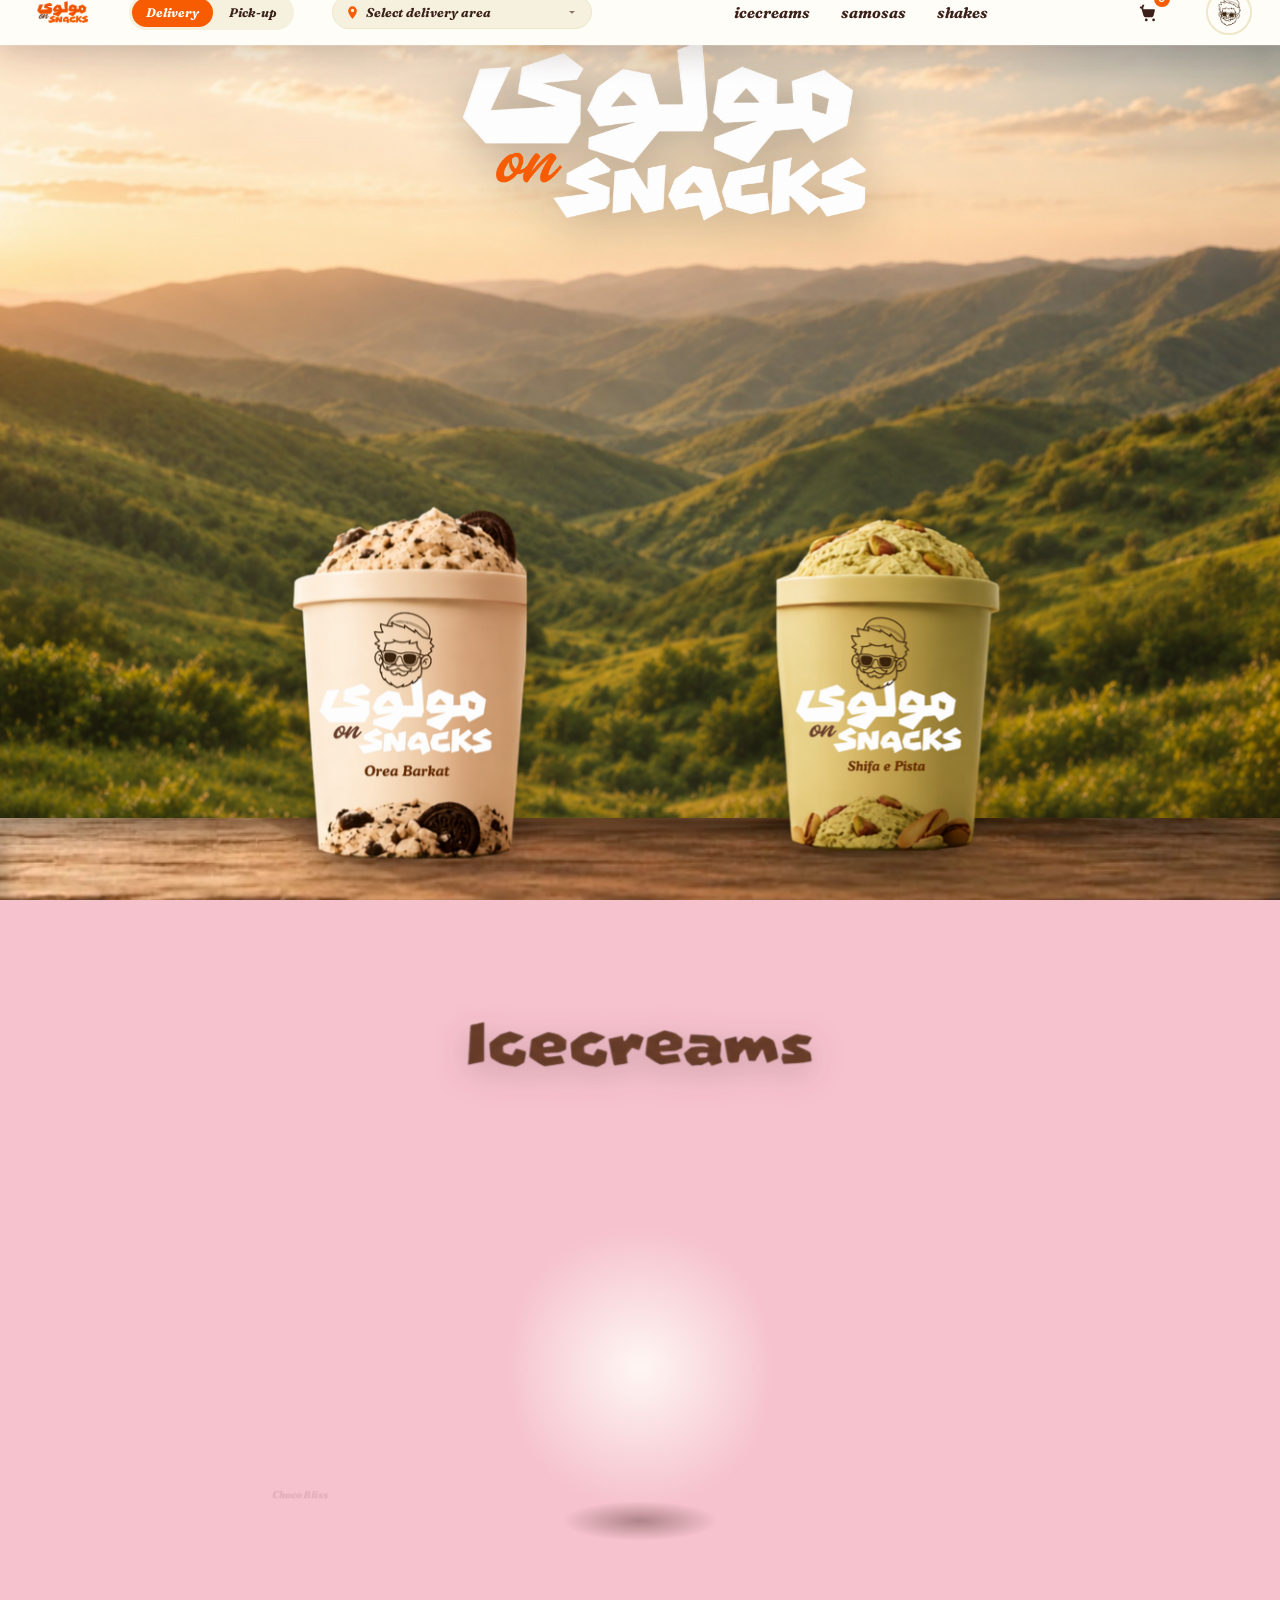
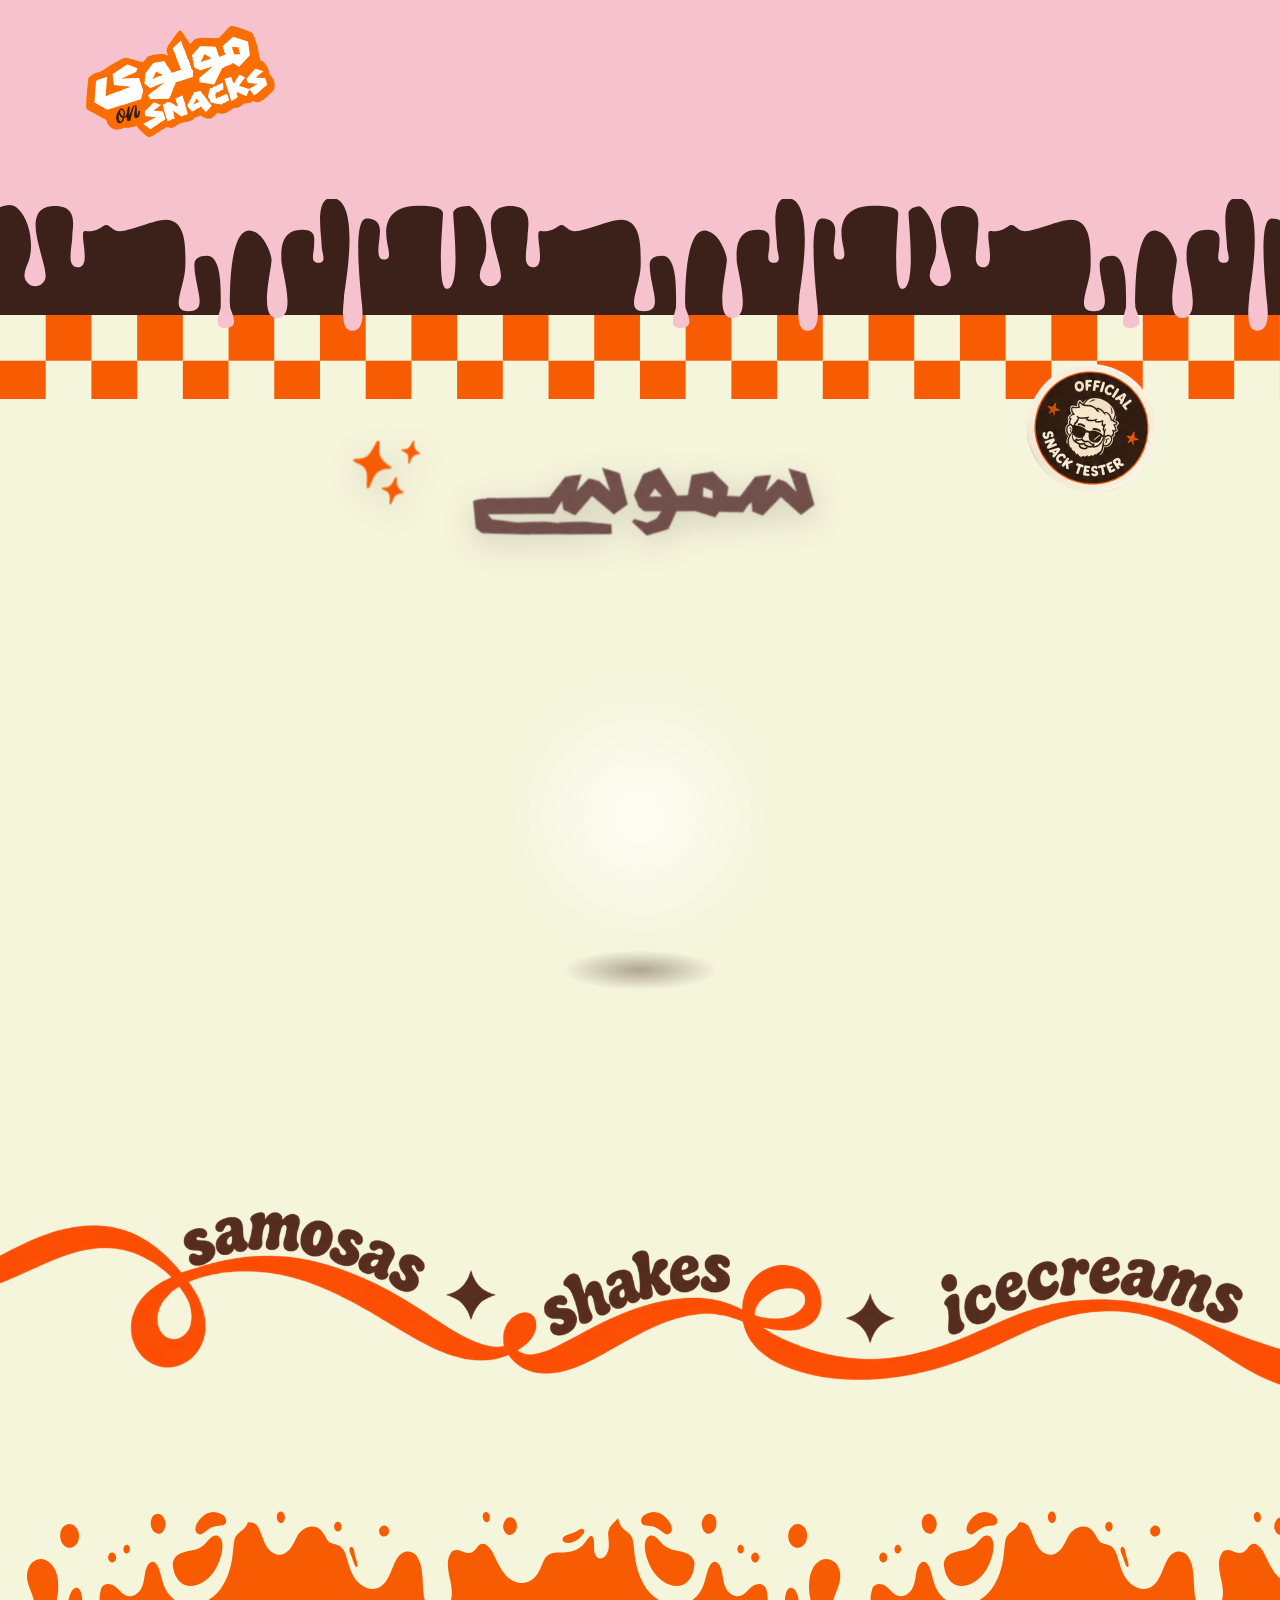
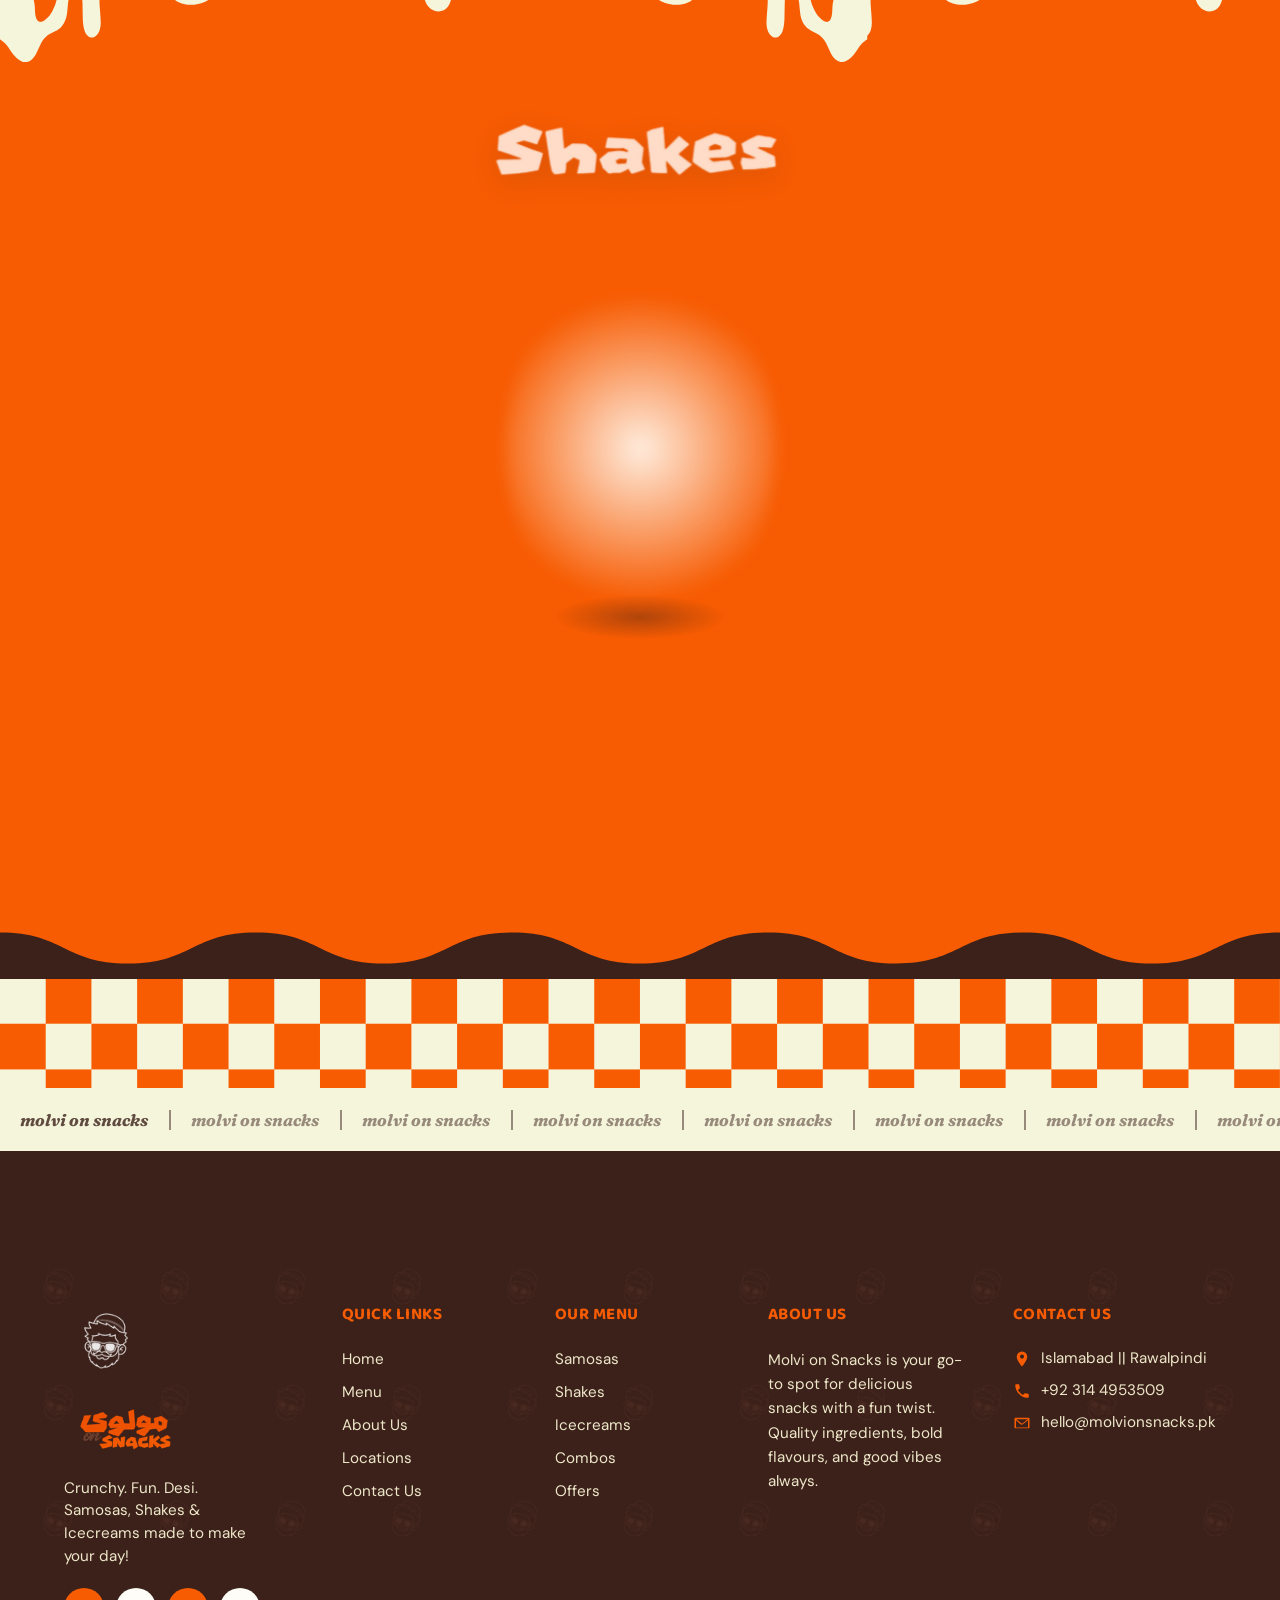
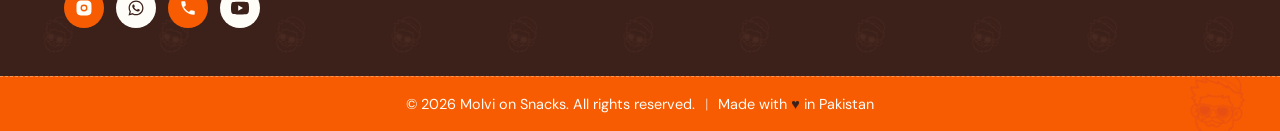
==== commit f257bd0e: "Hero: continuous promo poster carousel after intro Once the hero's entrance sequence finishes and ho" ====
--- a/index.html
+++ b/index.html
@@ -61,31 +61,45 @@
 
 <!-- ============ HERO ============ -->
 <section class="hero" id="hero">
-  <div class="hero-bg-full" aria-hidden="true">
-    <img src="assets/images/bg-mountain-full.jpg" alt="">
-  </div>
-
-  <div class="hero-wordmark" aria-hidden="true">
-    <img src="assets/images/logo-white.png" alt="">
-  </div>
-  <h1 class="visually-hidden">Molvi on Snacks</h1>
-
-  <div class="hero-bg-front" aria-hidden="true">
-    <img src="assets/images/bg-mountain-front.png" alt="">
-  </div>
-
-  <div class="hero-wood" aria-hidden="true"></div>
-
-  <div class="hero-buckets" aria-hidden="true">
-    <figure class="hero-bucket hero-bucket--orea">
-      <img src="assets/images/cup-orea.png" alt="">
-    </figure>
-    <figure class="hero-bucket hero-bucket--pista">
-      <img src="assets/images/cup-pista.png" alt="">
-    </figure>
-    <figure class="hero-bucket hero-bucket--strawberry">
-      <img src="assets/images/cup-strawberry.png" alt="">
-    </figure>
+  <div class="hero-slider" id="hero-slider">
+    <div class="hero-slide hero-slide--home" id="hero-slide-home">
+      <div class="hero-bg-full" aria-hidden="true">
+        <img src="assets/images/bg-mountain-full.jpg" alt="">
+      </div>
+
+      <div class="hero-wordmark" aria-hidden="true">
+        <img src="assets/images/logo-white.png" alt="">
+      </div>
+      <h1 class="visually-hidden">Molvi on Snacks</h1>
+
+      <div class="hero-bg-front" aria-hidden="true">
+        <img src="assets/images/bg-mountain-front.png" alt="">
+      </div>
+
+      <div class="hero-wood" aria-hidden="true"></div>
+
+      <div class="hero-buckets" aria-hidden="true">
+        <figure class="hero-bucket hero-bucket--orea">
+          <img src="assets/images/cup-orea.png" alt="">
+        </figure>
+        <figure class="hero-bucket hero-bucket--pista">
+          <img src="assets/images/cup-pista.png" alt="">
+        </figure>
+        <figure class="hero-bucket hero-bucket--strawberry">
+          <img src="assets/images/cup-strawberry.png" alt="">
+        </figure>
+      </div>
+    </div>
+
+    <div class="hero-slide hero-slide--poster">
+      <img class="hero-poster-bg" src="assets/images/promo-icecream-tuesday.jpg" alt="" aria-hidden="true">
+      <img class="hero-poster-fg" src="assets/images/promo-icecream-tuesday.jpg" alt="20% off ice-creams every Tuesday">
+    </div>
+
+    <div class="hero-slide hero-slide--poster">
+      <img class="hero-poster-bg" src="assets/images/promo-samosa-wednesday.jpg" alt="" aria-hidden="true">
+      <img class="hero-poster-fg" src="assets/images/promo-samosa-wednesday.jpg" alt="Buy 2 get 1 free samosas every Wednesday">
+    </div>
   </div>
 
   <div class="hero-wave" aria-hidden="true">
--- a/css/style.css
+++ b/css/style.css
@@ -329,6 +329,52 @@
   background: linear-gradient(#cfe0ea, var(--cream));
 }
 
+/* Hero carousel track — once the intro sequence finishes, the hero
+   itself becomes the first of three slides (hero, then two promo
+   posters) that a JS controller pushes left/in-from-right on a
+   timer. Each slide is absolutely stacked and full-bleed; only their
+   transform (driven by GSAP) decides which one is on screen. */
+.hero-slider{
+  position: absolute;
+  inset: 0;
+  z-index: 1;
+  overflow: hidden;
+}
+
+.hero-slide{
+  position: absolute;
+  inset: 0;
+  width: 100%;
+  height: 100%;
+}
+
+.hero-slide--poster{
+  visibility: hidden;
+  background: #efe4c9;
+  overflow: hidden;
+}
+
+/* soft, blurred cover fill behind the true-to-original poster so the
+   full artwork (with all its text intact) can sit letterboxed on top
+   without hard bars on tall/narrow viewports. */
+.hero-poster-bg{
+  position: absolute;
+  inset: 0;
+  width: 100%;
+  height: 100%;
+  object-fit: cover;
+  filter: blur(28px) brightness(.9) saturate(1.1);
+  transform: scale(1.15);
+}
+.hero-poster-fg{
+  position: relative;
+  z-index: 1;
+  display: block;
+  width: 100%;
+  height: 100%;
+  object-fit: contain;
+}
+
 /* layer 1 — full background
    capped to a max width and centered so the photo's zoom (and the
    front mountain's ridge line) stays consistent instead of the
@@ -448,7 +494,7 @@
   width: min(100%, 1440px);
   height: clamp(34px, 6vw, 62px);
   transform: translateX(-50%) translateY(100%);
-  z-index: 4;
+  z-index: 10;
 }
 .hero-wave svg{ width: 100%; height: 100%; display: block; }
 .hero-wave path{ fill: var(--active-bg, var(--wave-cream)); transition: fill .6s var(--ease-out); }
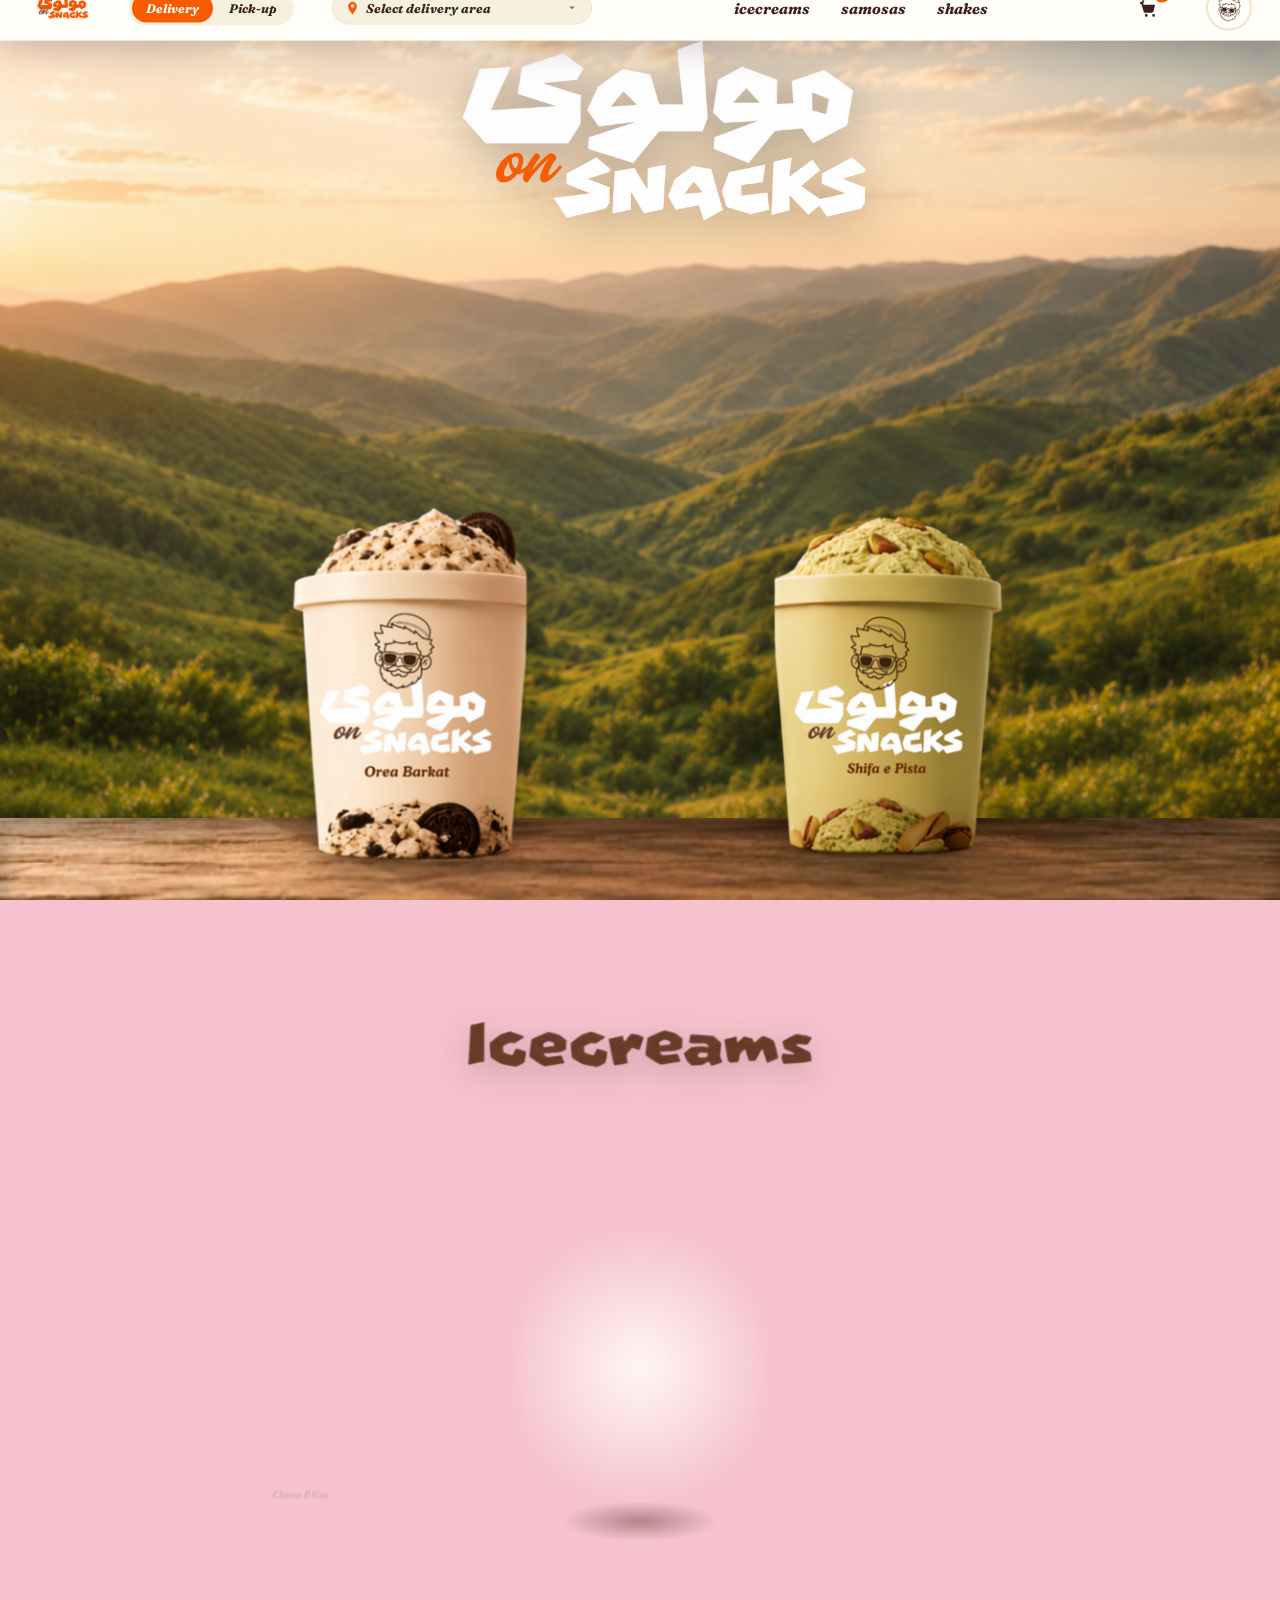
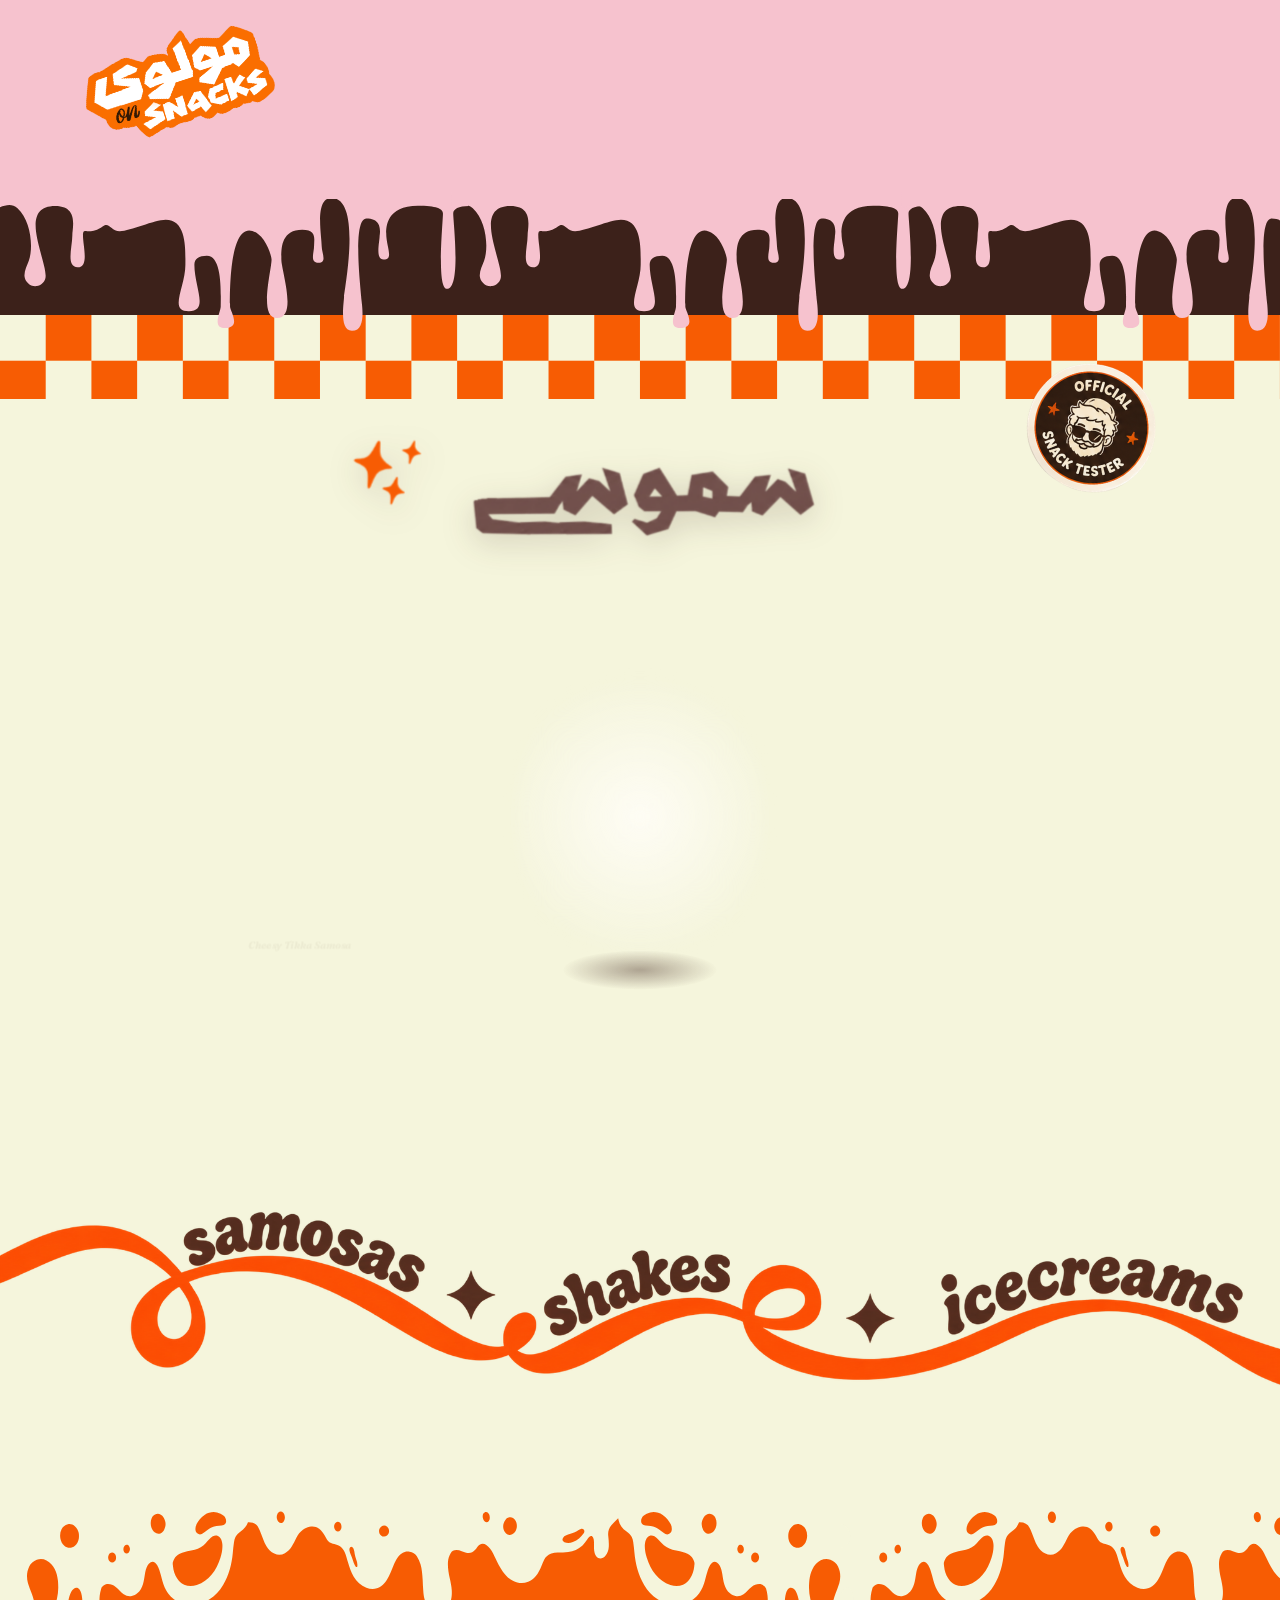
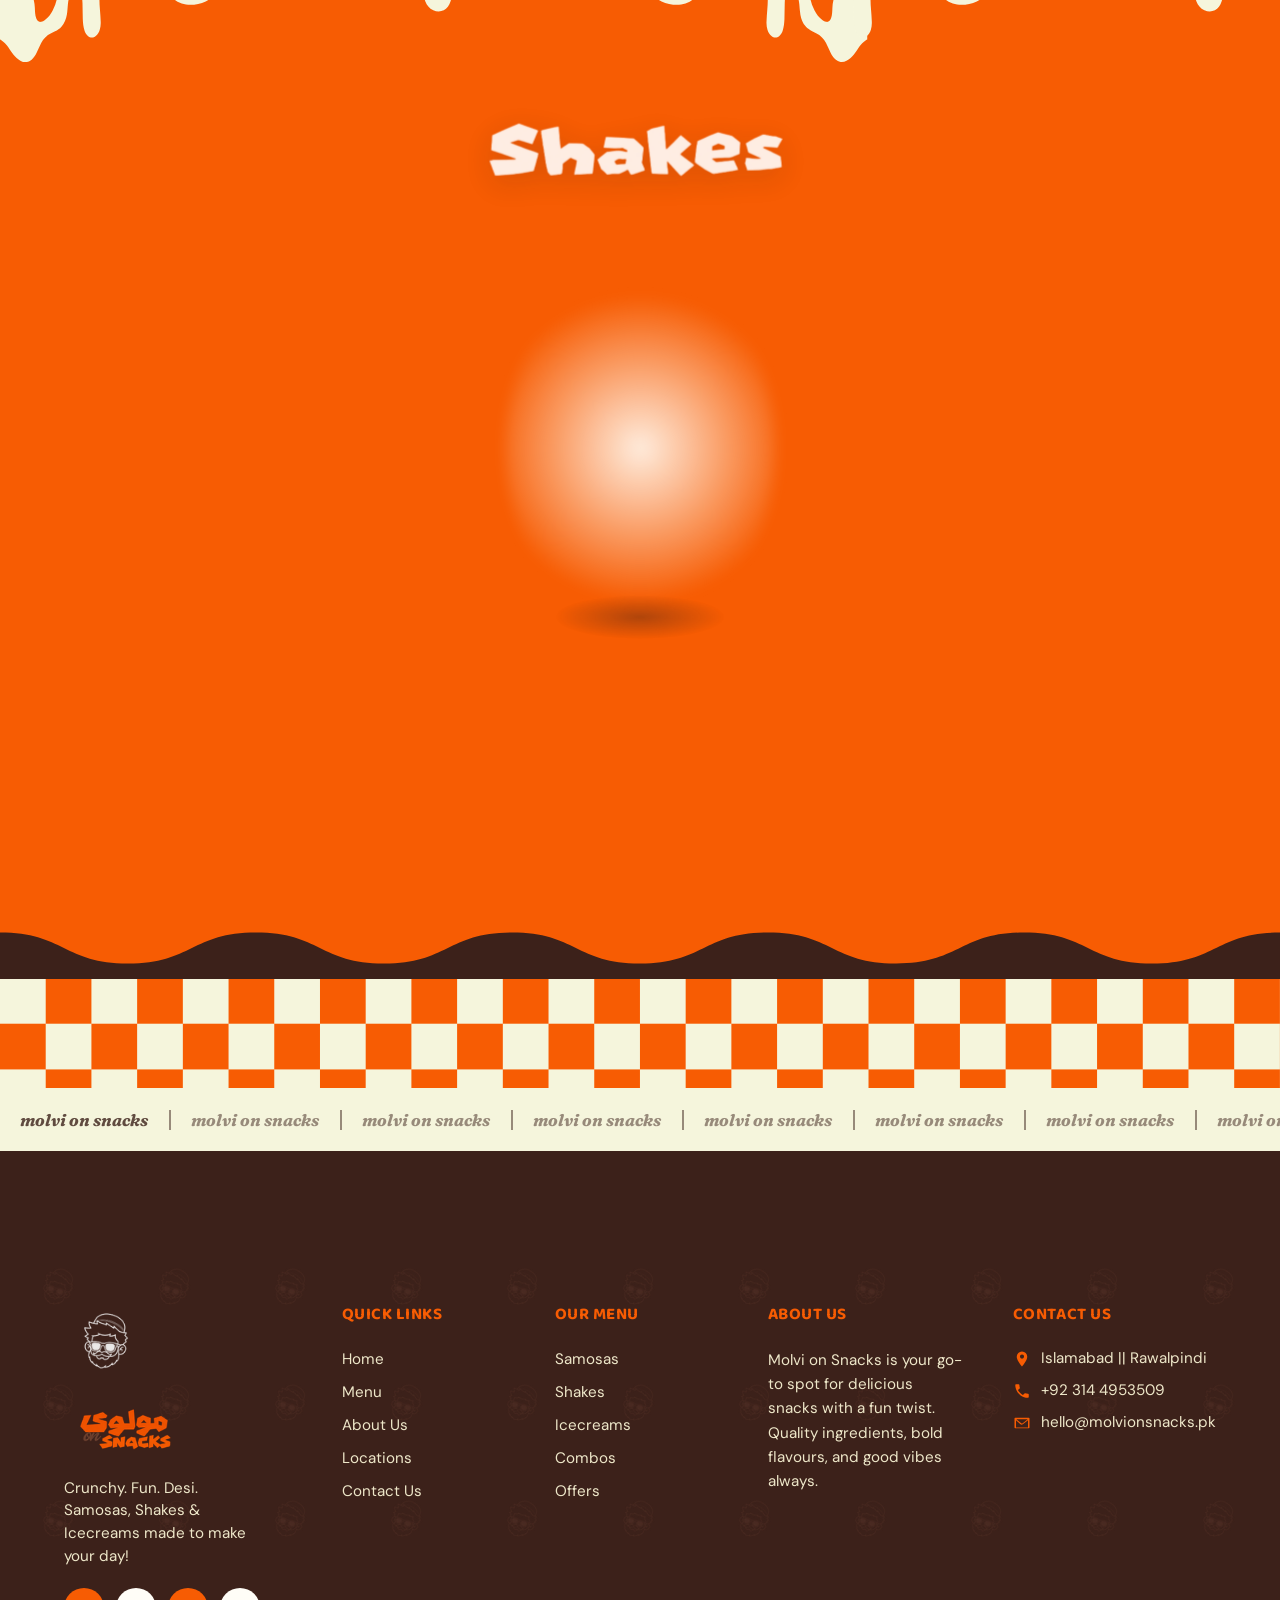
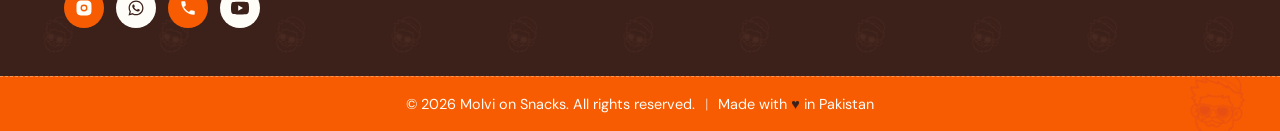
==== commit 38c2adc0: "Add account feature: login, saved addresses, profile, orders The mascot in the navbar now doubles as" ====
--- a/index.html
+++ b/index.html
@@ -30,14 +30,40 @@
 
     <div class="site-nav-location-panel" id="site-nav-location-panel" hidden>
       <button type="button" class="site-nav-location-close" id="site-nav-location-close" aria-label="Close">&times;</button>
-      <div class="site-nav-location-search">
-        <input type="text" id="site-nav-location-search" placeholder="Search Islamabad area..." autocomplete="off" name="molvi-area-query">
-      </div>
-      <div class="site-nav-location-map" id="site-nav-location-map" aria-hidden="true">
-        <div class="site-nav-location-map-grid"></div>
-        <div class="site-nav-location-pin" id="site-nav-location-pin" hidden>📍</div>
-      </div>
-      <ul class="site-nav-location-list" id="site-nav-location-list"></ul>
+
+      <div class="site-nav-location-guest" id="site-nav-location-guest">
+        <div class="site-nav-location-search">
+          <input type="text" id="site-nav-location-search" placeholder="Search Islamabad area..." autocomplete="off" name="molvi-area-query">
+        </div>
+        <div class="site-nav-location-map" id="site-nav-location-map" aria-hidden="true">
+          <div class="site-nav-location-map-grid"></div>
+          <div class="site-nav-location-pin" id="site-nav-location-pin" hidden>📍</div>
+        </div>
+        <ul class="site-nav-location-list" id="site-nav-location-list"></ul>
+      </div>
+
+      <div class="site-nav-address-panel" id="site-nav-address-panel" hidden>
+        <ul class="site-nav-address-list" id="site-nav-address-list"></ul>
+        <div class="site-nav-address-form" id="site-nav-address-form-wrap" hidden>
+          <div class="checkout-field">
+            <label for="address-form-label">Label</label>
+            <input type="text" id="address-form-label" placeholder="Home, Work...">
+          </div>
+          <div class="checkout-field">
+            <label for="address-form-line">Address</label>
+            <textarea id="address-form-line" placeholder="House #, street, area"></textarea>
+          </div>
+          <div class="checkout-field">
+            <label for="address-form-city">City</label>
+            <input type="text" id="address-form-city" placeholder="Islamabad" value="Islamabad">
+          </div>
+          <div class="site-nav-address-form-actions">
+            <button type="button" class="site-nav-address-cancel" id="address-form-cancel">Cancel</button>
+            <button type="button" class="site-nav-address-save" id="address-form-save">Save Address</button>
+          </div>
+        </div>
+        <button type="button" class="site-nav-address-add-btn" id="site-nav-address-add-btn">+ Add new address</button>
+      </div>
     </div>
   </div>
 
@@ -50,8 +76,106 @@
     <svg class="site-nav-cart-icon" viewBox="0 0 24 24" aria-hidden="true"><path d="M7 4h-2l-.94 2h-1.06a1 1 0 0 0 0 2h.72l2.3 8.06a2 2 0 0 0 1.92 1.44h7.06a2 2 0 0 0 1.94-1.51l1.5-6a1 1 0 0 0-.97-1.24h-11.4l-.35-1.25a1 1 0 0 0-.02-.06zm2 15a1.5 1.5 0 1 0 0 3 1.5 1.5 0 0 0 0-3zm8 0a1.5 1.5 0 1 0 0 3 1.5 1.5 0 0 0 0-3z"/></svg>
     <span class="cart-badge" id="cart-badge" hidden>0</span>
   </a>
-  <img class="site-nav-mascot" src="assets/images/navbar-mascot.png" alt="">
+  <div class="site-nav-account" id="site-nav-account">
+    <button type="button" class="site-nav-account-btn" id="site-nav-account-btn" aria-haspopup="true" aria-expanded="false">
+      <img class="site-nav-mascot" src="assets/images/navbar-mascot.png" alt="Account">
+    </button>
+    <div class="site-nav-account-menu" id="site-nav-account-menu" hidden>
+      <button type="button" class="site-nav-account-menu-item" data-account-action="orders">My Orders</button>
+      <button type="button" class="site-nav-account-menu-item" data-account-action="addresses">My Addresses</button>
+      <button type="button" class="site-nav-account-menu-item" data-account-action="profile">My Profile</button>
+      <button type="button" class="site-nav-account-menu-item site-nav-account-menu-item--logout" data-account-action="logout">Log out</button>
+    </div>
+  </div>
 </nav>
+
+<!-- ============ ACCOUNT: LOGIN / SIGN UP ============ -->
+<div class="menu-modal account-modal" id="login-modal" data-theme="account" aria-hidden="true">
+  <div class="menu-modal-overlay" data-modal-close></div>
+  <div class="menu-modal-panel account-modal-panel">
+    <button type="button" class="menu-modal-close" data-modal-close aria-label="Close">&times;</button>
+    <div class="menu-modal-drip"></div>
+    <div class="menu-modal-body account-modal-body">
+      <img class="account-modal-mascot" src="assets/images/navbar-mascot.png" alt="">
+      <h2 class="account-modal-title">Welcome to Molvi on Snacks</h2>
+      <p class="account-modal-subtitle">Sign in to save addresses, track orders &amp; earn your rank</p>
+      <form class="checkout-form account-modal-form" id="login-form" novalidate>
+        <div class="checkout-field">
+          <label for="login-name">Full Name</label>
+          <input type="text" id="login-name" required placeholder="Your name">
+        </div>
+        <div class="checkout-field">
+          <label for="login-email">Email</label>
+          <input type="email" id="login-email" required placeholder="you@email.com">
+        </div>
+        <div class="checkout-field">
+          <label for="login-phone">Phone Number</label>
+          <input type="tel" id="login-phone" required placeholder="03xx xxxxxxx">
+        </div>
+        <button type="submit" class="menu-modal-add account-modal-submit"><span class="menu-modal-add-label">Continue</span></button>
+      </form>
+    </div>
+  </div>
+</div>
+
+<!-- ============ ACCOUNT: MY PROFILE ============ -->
+<div class="menu-modal account-modal" id="account-profile-modal" data-theme="account" aria-hidden="true">
+  <div class="menu-modal-overlay" data-modal-close></div>
+  <div class="menu-modal-panel account-modal-panel">
+    <button type="button" class="menu-modal-close" data-modal-close aria-label="Close">&times;</button>
+    <div class="menu-modal-drip"></div>
+    <div class="menu-modal-body account-modal-body">
+      <h2 class="account-modal-title">My Profile</h2>
+
+      <div class="account-profile-view" id="profile-view">
+        <div class="account-profile-rank">
+          <span class="account-profile-rank-label" id="profile-rank">New Snacker</span>
+        </div>
+        <dl class="account-profile-fields">
+          <div><dt>Name</dt><dd id="profile-name">—</dd></div>
+          <div><dt>Email</dt><dd id="profile-email">—</dd></div>
+          <div><dt>Contact</dt><dd id="profile-phone">—</dd></div>
+          <div><dt>Default Address</dt><dd id="profile-address">—</dd></div>
+        </dl>
+        <button type="button" class="account-profile-edit-btn" id="profile-edit-btn">Edit Profile</button>
+        <button type="button" class="account-profile-logout" data-account-action="logout">Log out</button>
+      </div>
+
+      <form class="checkout-form account-modal-form" id="profile-edit-form" hidden novalidate>
+        <div class="checkout-field">
+          <label for="profile-edit-name">Full Name</label>
+          <input type="text" id="profile-edit-name" required>
+        </div>
+        <div class="checkout-field">
+          <label for="profile-edit-email">Email</label>
+          <input type="email" id="profile-edit-email" required>
+        </div>
+        <div class="checkout-field">
+          <label for="profile-edit-phone">Phone Number</label>
+          <input type="tel" id="profile-edit-phone" required>
+        </div>
+        <div class="account-modal-form-actions">
+          <button type="button" class="site-nav-address-cancel" id="profile-edit-cancel">Cancel</button>
+          <button type="submit" class="menu-modal-add"><span class="menu-modal-add-label">Save Changes</span></button>
+        </div>
+      </form>
+    </div>
+  </div>
+</div>
+
+<!-- ============ ACCOUNT: MY ORDERS ============ -->
+<div class="menu-modal account-modal" id="account-orders-modal" data-theme="account" aria-hidden="true">
+  <div class="menu-modal-overlay" data-modal-close></div>
+  <div class="menu-modal-panel account-modal-panel">
+    <button type="button" class="menu-modal-close" data-modal-close aria-label="Close">&times;</button>
+    <div class="menu-modal-drip"></div>
+    <div class="menu-modal-body account-modal-body">
+      <h2 class="account-modal-title">My Orders</h2>
+      <ul class="account-orders-list" id="account-orders-list"></ul>
+      <p class="account-orders-empty" id="account-orders-empty" hidden>No orders yet — your snack history starts with your first order!</p>
+    </div>
+  </div>
+</div>
 
 <a href="cart.html" class="view-cart-fab" id="view-cart-fab" aria-label="View cart">
   <svg viewBox="0 0 24 24" aria-hidden="true"><path d="M7 4h-2l-.94 2h-1.06a1 1 0 0 0 0 2h.72l2.3 8.06a2 2 0 0 0 1.92 1.44h7.06a2 2 0 0 0 1.94-1.51l1.5-6a1 1 0 0 0-.97-1.24h-11.4l-.35-1.25a1 1 0 0 0-.02-.06zm2 15a1.5 1.5 0 1 0 0 3 1.5 1.5 0 0 0 0-3zm8 0a1.5 1.5 0 1 0 0 3 1.5 1.5 0 0 0 0-3z"/></svg>
--- a/css/style.css
+++ b/css/style.css
@@ -273,6 +273,342 @@
   border-radius: 50%;
   border: 2px solid var(--cream-deep);
   object-fit: cover;
+  display: block;
+}
+
+/* Guest vs signed-in address panel — the guest area-picker and the
+   signed-in address list share the same dropdown chrome (button +
+   panel from .site-nav-location above); only one of the two inner
+   panels is ever unhidden, swapped by JS on login/logout. */
+.site-nav-address-list{
+  list-style: none;
+  margin: 0 0 12px;
+  padding: 0;
+  max-height: 220px;
+  overflow-y: auto;
+  display: flex;
+  flex-direction: column;
+  gap: 6px;
+}
+.site-nav-address-item{
+  display: flex;
+  align-items: center;
+  gap: 4px;
+  border-radius: 12px;
+  background: var(--cream);
+}
+.site-nav-address-item.is-default{ background: var(--cream-deep); }
+.site-nav-address-select{
+  flex: 1 1 auto;
+  min-width: 0;
+  text-align: left;
+  border: none;
+  background: none;
+  padding: 9px 10px;
+  cursor: pointer;
+  display: flex;
+  flex-direction: column;
+  gap: 2px;
+}
+.site-nav-address-label{
+  font-family: var(--font-display);
+  font-style: italic;
+  font-weight: 700;
+  font-size: .85rem;
+  color: var(--brown-deep);
+}
+.site-nav-address-label em{
+  font-style: normal;
+  margin-left: 6px;
+  padding: 1px 7px;
+  border-radius: 999px;
+  background: var(--orange);
+  color: var(--white);
+  font-size: .65rem;
+  font-weight: 700;
+  text-transform: uppercase;
+}
+.site-nav-address-line{
+  font-size: .78rem;
+  color: var(--brown-deep);
+  opacity: .75;
+  overflow: hidden;
+  text-overflow: ellipsis;
+  white-space: nowrap;
+}
+.site-nav-address-remove{
+  flex: none;
+  width: 26px;
+  height: 26px;
+  margin-right: 6px;
+  border: none;
+  border-radius: 50%;
+  background: transparent;
+  color: var(--brown-deep);
+  opacity: .5;
+  font-size: 1rem;
+  line-height: 1;
+  cursor: pointer;
+}
+.site-nav-address-remove:hover{ opacity: 1; background: rgba(60, 33, 26, .1); }
+.site-nav-address-empty{
+  padding: 14px 10px;
+  text-align: center;
+  color: var(--brown-deep);
+  opacity: .6;
+  font-size: .85rem;
+}
+
+.site-nav-address-add-btn{
+  display: block;
+  width: 100%;
+  border: 1.5px dashed var(--orange);
+  border-radius: 12px;
+  background: none;
+  padding: 10px;
+  font-family: var(--font-display);
+  font-style: italic;
+  font-weight: 700;
+  font-size: .85rem;
+  color: var(--orange);
+  cursor: pointer;
+  transition: background-color .2s var(--ease-out);
+}
+.site-nav-address-add-btn:hover{ background: var(--cream); }
+.site-nav-address-form[hidden]{ display: none; }
+.site-nav-address-form .checkout-field{ margin-bottom: 10px; }
+.site-nav-address-form-actions{ display: flex; gap: 8px; margin-top: 4px; }
+.site-nav-address-cancel,
+.site-nav-address-save{
+  flex: 1 1 0;
+  border: none;
+  border-radius: 999px;
+  padding: 9px 12px;
+  font-family: var(--font-display);
+  font-style: italic;
+  font-weight: 700;
+  font-size: .82rem;
+  cursor: pointer;
+}
+.site-nav-address-cancel{ background: var(--cream); color: var(--brown-deep); }
+.site-nav-address-cancel:hover{ background: var(--cream-deep); }
+.site-nav-address-save{ background: var(--orange); color: var(--white); }
+.site-nav-address-save:hover{ background: var(--orange-deep); }
+
+/* Mascot — signed-out click opens the login modal; signed-in click
+   opens this dropdown instead. A small green dot on the avatar is
+   the only nav-level tell that someone's signed in. */
+.site-nav-account{
+  position: relative;
+  flex: 0 0 auto;
+}
+.site-nav-account-btn{
+  position: relative;
+  display: block;
+  border: none;
+  background: none;
+  padding: 0;
+  cursor: pointer;
+  border-radius: 50%;
+}
+.site-nav-account.is-logged-in .site-nav-account-btn::after{
+  content: "";
+  position: absolute;
+  right: -1px;
+  bottom: -1px;
+  width: 11px;
+  height: 11px;
+  border-radius: 50%;
+  background: #2f9e44;
+  border: 2px solid var(--white);
+}
+.site-nav-account-menu{
+  position: absolute;
+  top: calc(100% + 10px);
+  right: 0;
+  width: 200px;
+  background: var(--white);
+  border-radius: 18px;
+  box-shadow: 0 20px 45px rgba(60, 33, 26, .25);
+  padding: 8px;
+  z-index: 60;
+  display: flex;
+  flex-direction: column;
+  gap: 2px;
+}
+.site-nav-account-menu[hidden]{ display: none; }
+.site-nav-account-menu-item{
+  display: block;
+  width: 100%;
+  text-align: left;
+  border: none;
+  background: none;
+  padding: 10px 12px;
+  border-radius: 12px;
+  font-family: var(--font-display);
+  font-style: italic;
+  font-weight: 700;
+  font-size: .88rem;
+  color: var(--brown-deep);
+  cursor: pointer;
+  transition: background-color .15s var(--ease-out);
+}
+.site-nav-account-menu-item:hover{ background: var(--cream); }
+.site-nav-account-menu-item--logout{
+  margin-top: 4px;
+  padding-top: 10px;
+  border-top: 1px solid var(--cream-deep);
+  color: var(--orange);
+}
+
+@media (max-width: 700px){
+  .site-nav-account-menu{ width: 180px; }
+}
+
+/* =========================================================
+   Account modals — login/signup, profile and orders. Reuse the
+   menu-modal's overlay/panel chrome (same fixed backdrop, same
+   translateY+scale entrance) with a narrower panel sized for a
+   form/info-list instead of a flavour grid.
+   ========================================================= */
+.account-modal[data-theme="account"]{
+  --menu-accent: #e2571b;
+  --menu-accent-bright: #ff9a56;
+  --menu-drip: #f4813a;
+  --menu-tint: #fdece1;
+  --menu-cta: #e2571b;
+}
+.account-modal .account-modal-panel{ width: min(440px, 92vw); }
+/* the flavour-grid drip decoration is sized for a 720px panel — scale
+   it down for this narrower one so it stays a corner accent instead
+   of colliding with the centred title or the order list under it */
+.account-modal .menu-modal-drip{ width: 92px; height: 56px; }
+.account-modal-body{ text-align: center; padding-top: clamp(28px, 4vw, 40px); }
+.account-modal-mascot{
+  width: 64px;
+  height: 64px;
+  border-radius: 50%;
+  border: 3px solid var(--cream-deep);
+  object-fit: cover;
+  margin: 0 auto 14px;
+}
+.account-modal-title{
+  margin: 0 0 6px;
+  font-family: var(--font-accent);
+  font-weight: 800;
+  font-size: 1.3rem;
+  color: var(--brown-deep);
+}
+.account-modal-subtitle{
+  margin: 0 0 22px;
+  font-size: .88rem;
+  color: var(--brown-deep);
+  opacity: .7;
+}
+.account-modal-form{ text-align: left; }
+.account-modal-submit{
+  display: flex;
+  width: 100%;
+  justify-content: center;
+  margin-top: 6px;
+}
+.account-modal-form-actions{ display: flex; gap: 10px; margin-top: 6px; }
+.account-modal-form-actions .site-nav-address-cancel{ flex: 1 1 0; }
+.account-modal-form-actions .menu-modal-add{ flex: 1 1 0; justify-content: center; }
+
+.account-profile-rank{ display: flex; justify-content: center; margin-bottom: 18px; }
+.account-profile-rank-label{
+  padding: 7px 18px;
+  border-radius: 999px;
+  background: var(--orange);
+  color: var(--white);
+  font-family: var(--font-display);
+  font-style: italic;
+  font-weight: 700;
+  font-size: .85rem;
+  letter-spacing: .02em;
+}
+.account-profile-fields{
+  text-align: left;
+  margin: 0 0 22px;
+  display: flex;
+  flex-direction: column;
+  gap: 14px;
+}
+.account-profile-fields > div{ border-bottom: 1px solid var(--cream-deep); padding-bottom: 10px; }
+.account-profile-fields dt{
+  font-size: .72rem;
+  text-transform: uppercase;
+  letter-spacing: .04em;
+  color: var(--brown-deep);
+  opacity: .55;
+  margin-bottom: 3px;
+}
+.account-profile-fields dd{
+  margin: 0;
+  font-size: .95rem;
+  font-weight: 600;
+  color: var(--brown-deep);
+}
+.account-profile-edit-btn,
+.account-profile-logout{
+  display: block;
+  width: 100%;
+  border: none;
+  border-radius: 999px;
+  padding: 12px;
+  font-family: var(--font-display);
+  font-style: italic;
+  font-weight: 700;
+  font-size: .9rem;
+  cursor: pointer;
+  margin-bottom: 10px;
+}
+.account-profile-edit-btn{ background: var(--orange); color: var(--white); }
+.account-profile-edit-btn:hover{ background: var(--orange-deep); }
+.account-profile-logout{ background: var(--cream); color: var(--brown-deep); }
+.account-profile-logout:hover{ background: var(--cream-deep); }
+
+.account-orders-list{
+  list-style: none;
+  margin: 0 0 6px;
+  padding: 0;
+  text-align: left;
+  display: flex;
+  flex-direction: column;
+  gap: 12px;
+  max-height: 50vh;
+  overflow-y: auto;
+}
+.account-order-item{
+  border-radius: 16px;
+  background: var(--cream);
+  padding: 14px 16px;
+}
+.account-order-item-head{
+  display: flex;
+  justify-content: space-between;
+  align-items: baseline;
+  margin-bottom: 6px;
+}
+.account-order-item-date{ font-size: .78rem; color: var(--brown-deep); opacity: .65; }
+.account-order-item-total{
+  font-family: var(--font-display);
+  font-style: italic;
+  font-weight: 700;
+  color: var(--orange);
+}
+.account-order-item-items{
+  margin: 0;
+  font-size: .88rem;
+  color: var(--brown-deep);
+}
+.account-orders-empty{
+  text-align: center;
+  color: var(--brown-deep);
+  opacity: .65;
+  font-size: .92rem;
+  padding: 20px 0 8px;
 }
 
 /* Tablet — the Delivery/Pick-up toggle is the first thing to go,
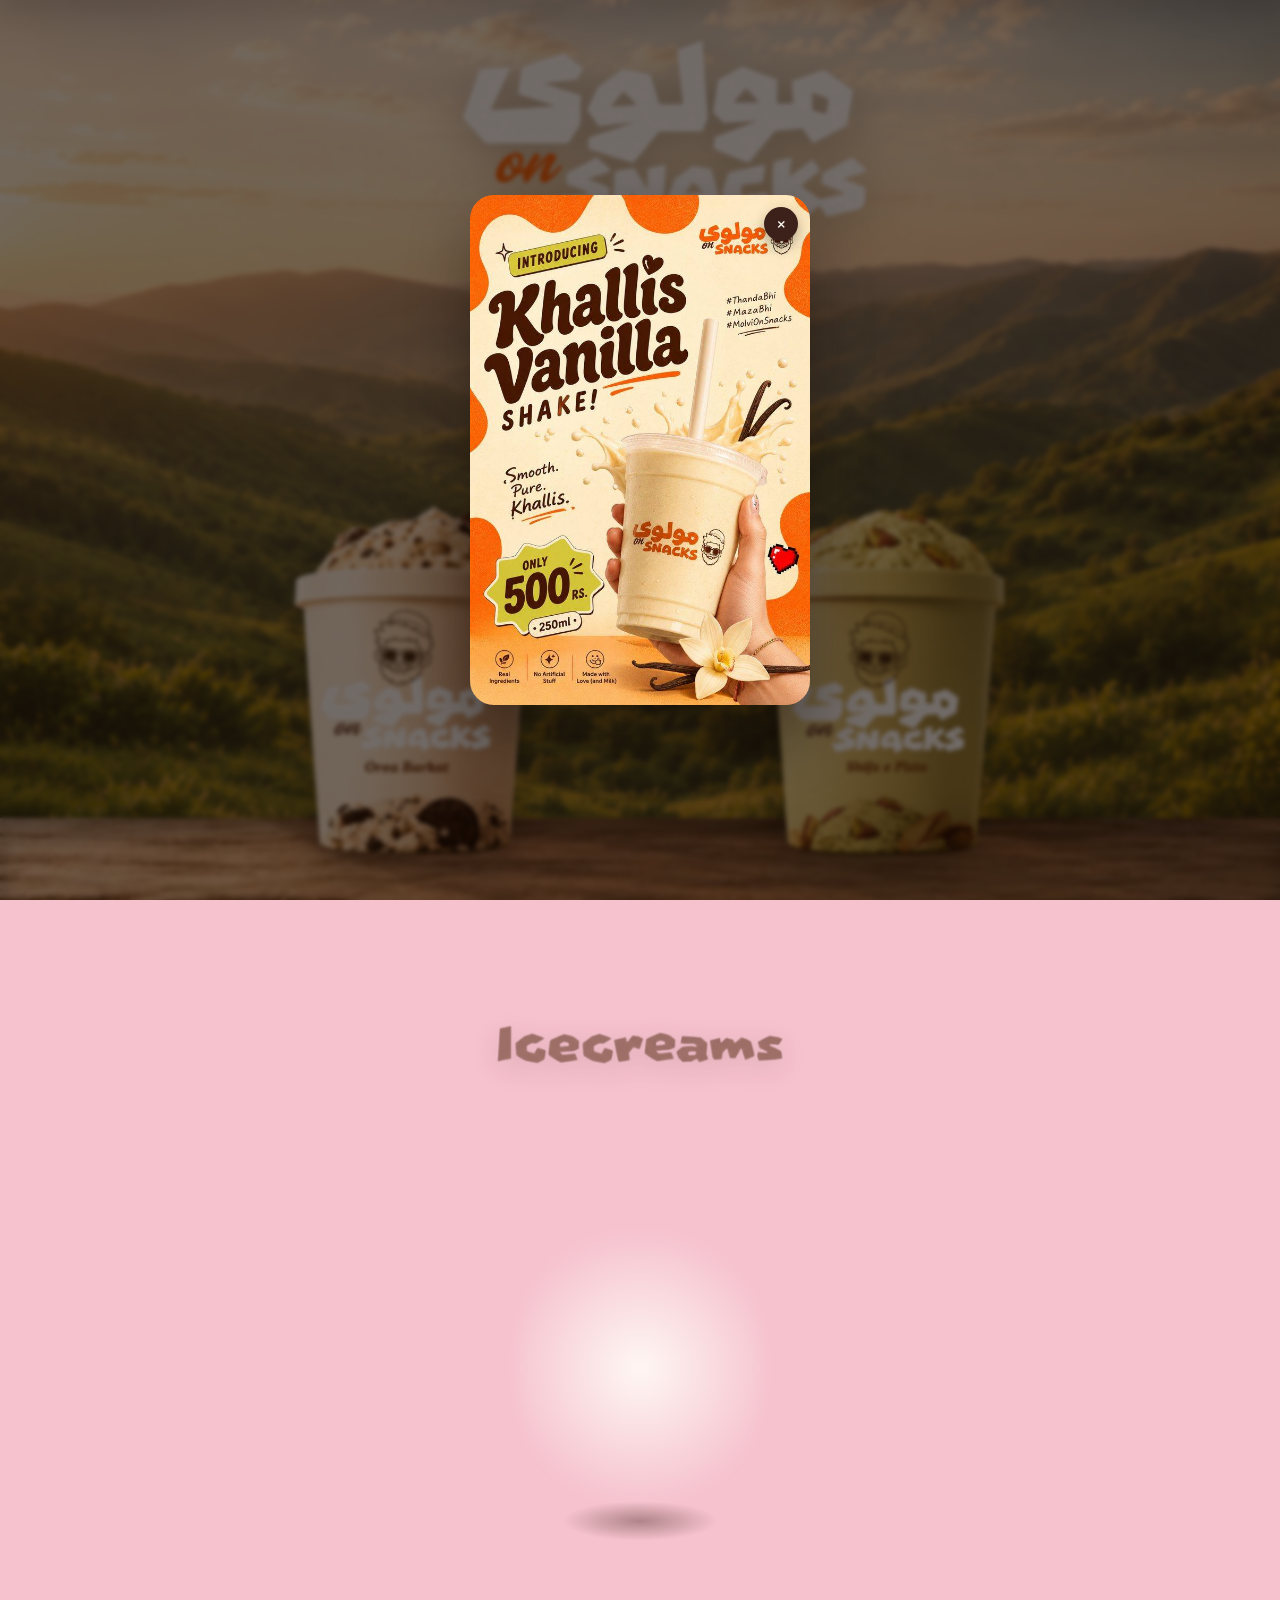
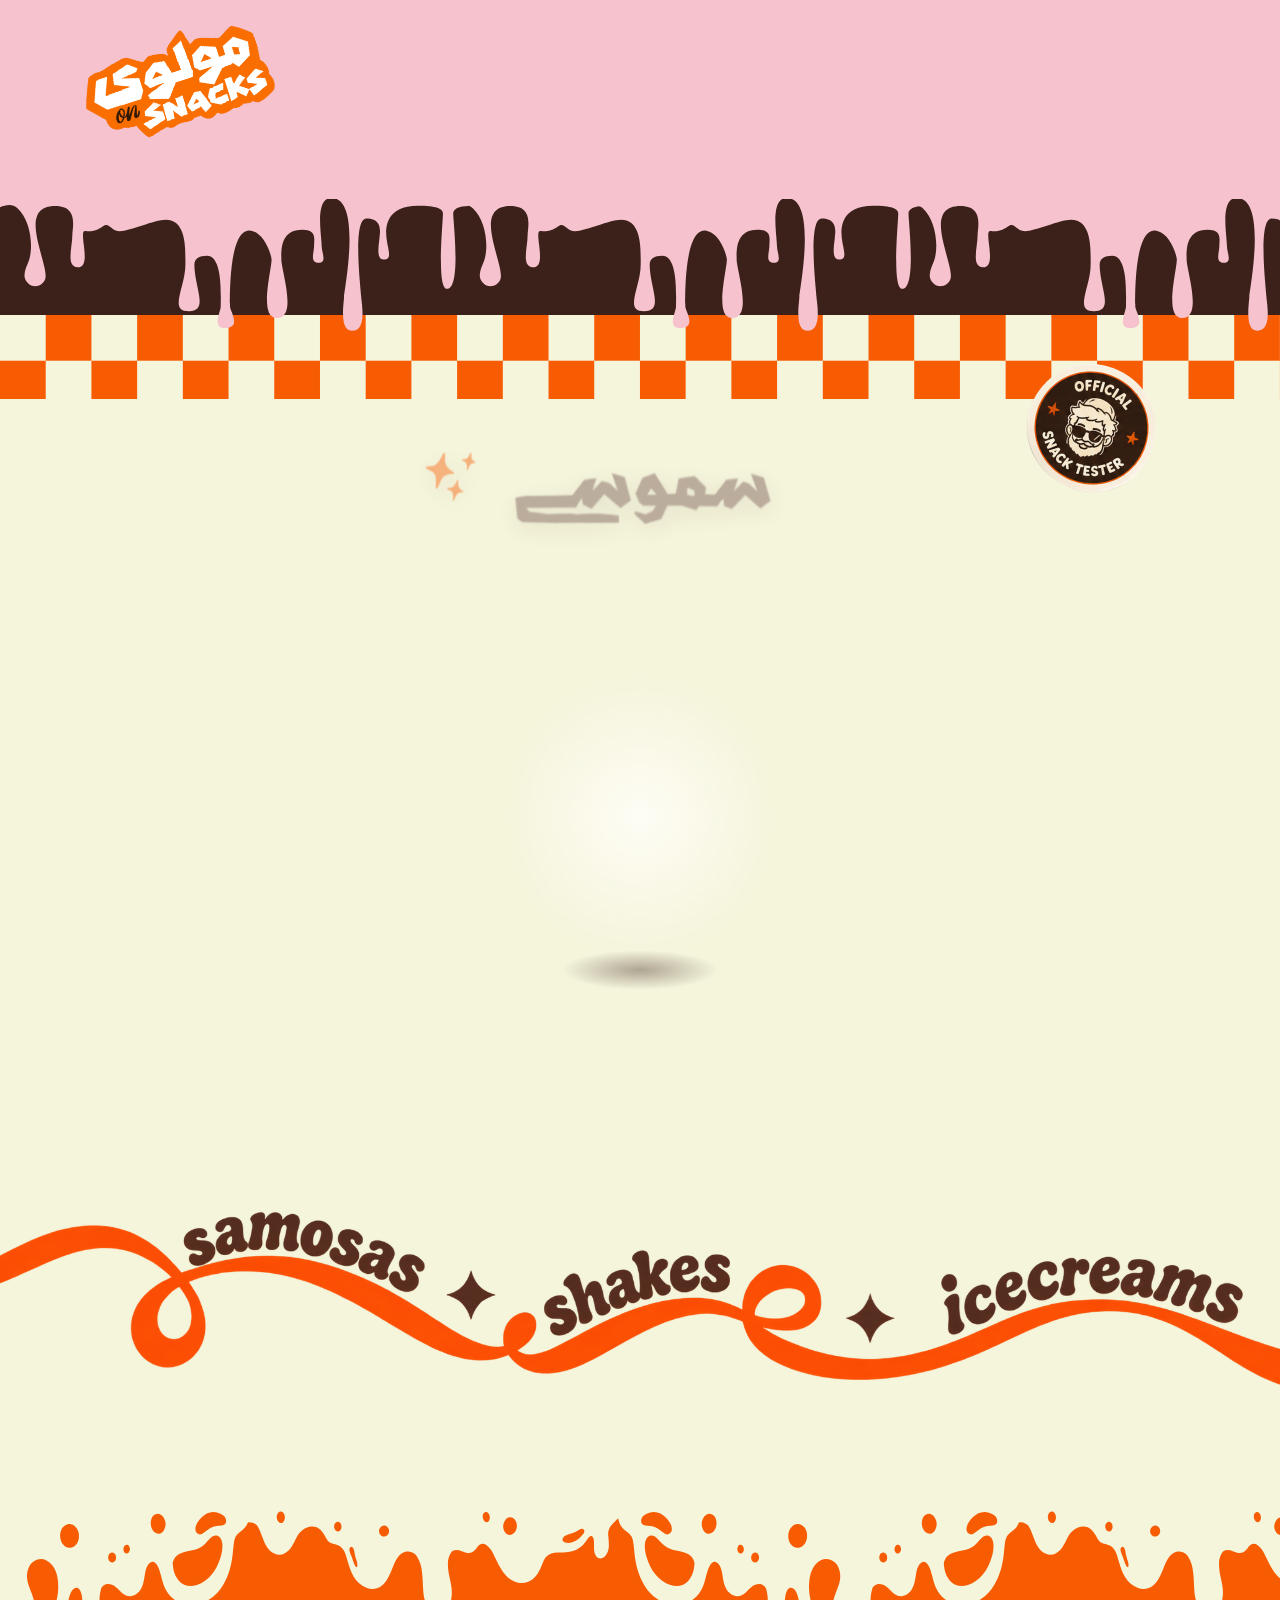
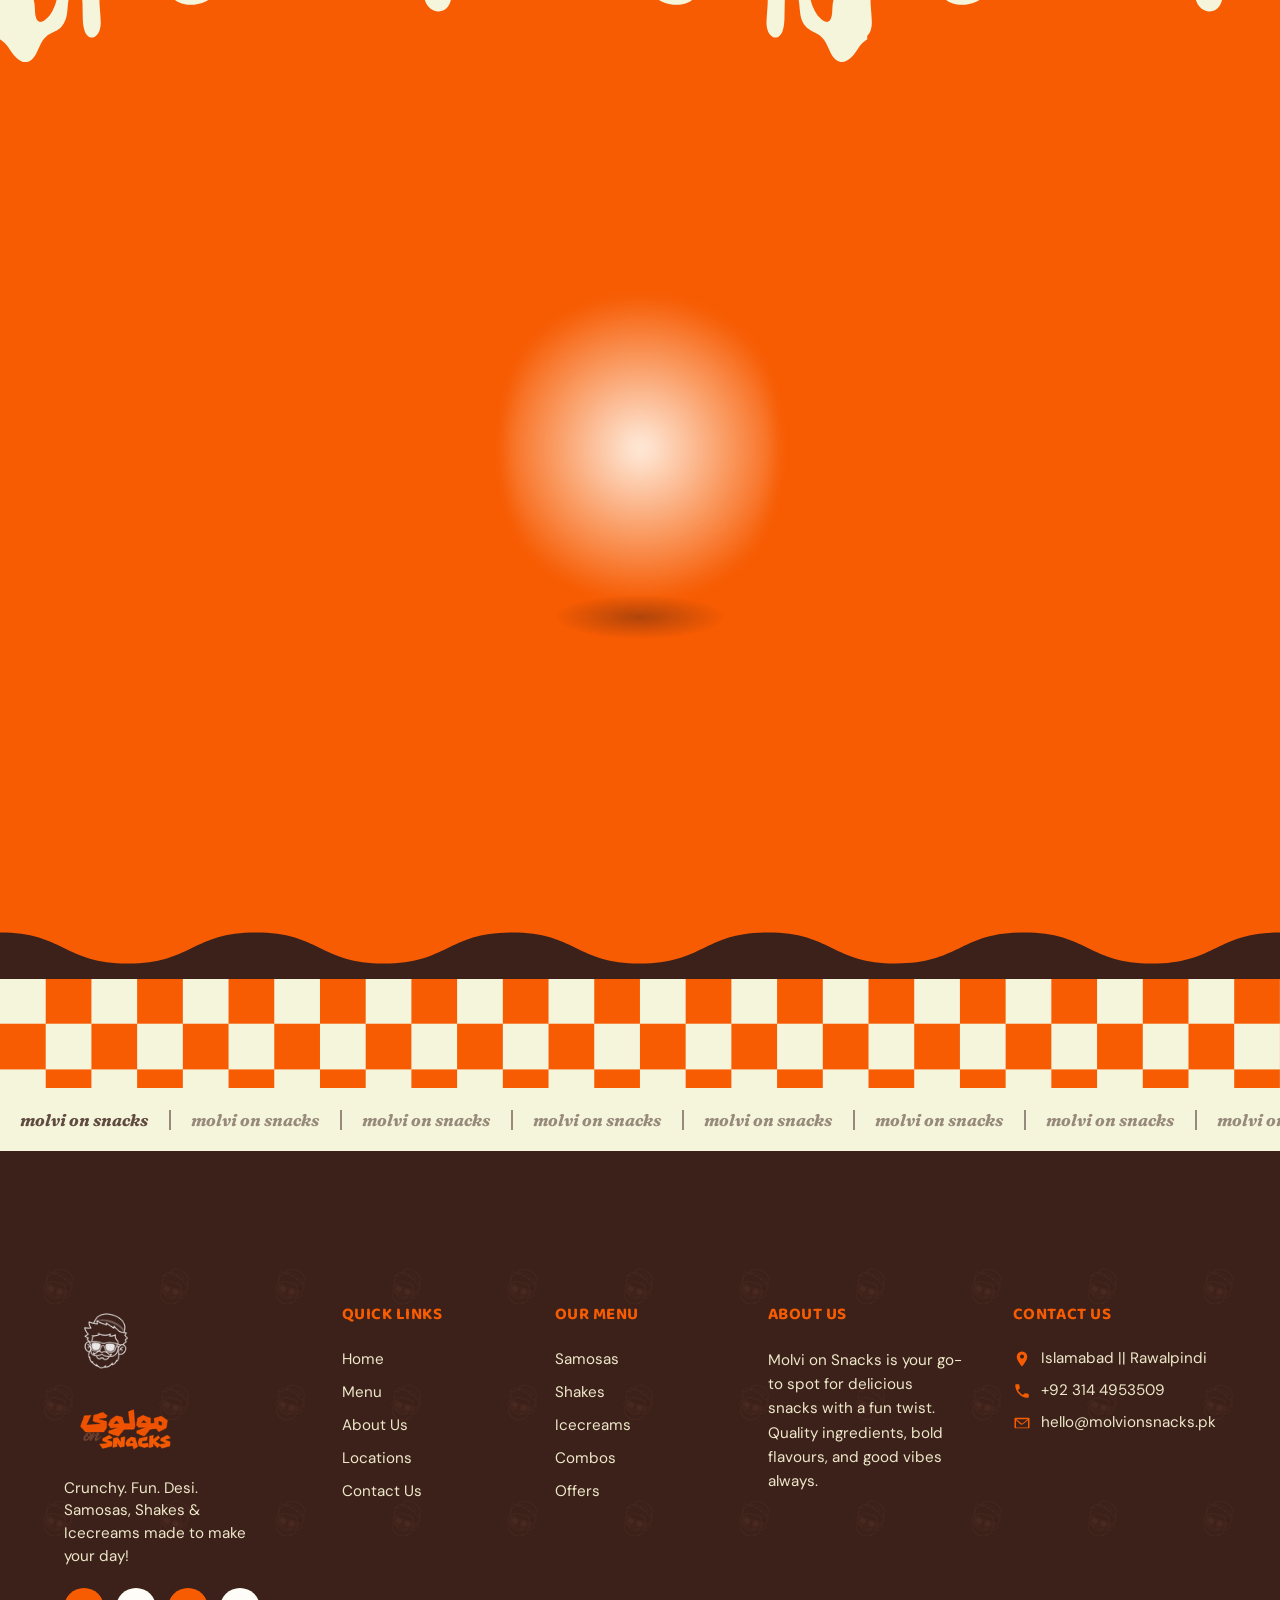
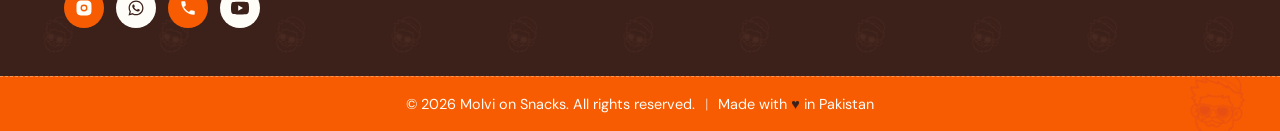
==== commit 9f98096f: "Add Khallis Vanilla landscape poster, first-visit icecream popup, drop Pick-up - Hero carousel: adds" ====
--- a/index.html
+++ b/index.html
@@ -18,7 +18,6 @@
 
   <div class="site-nav-order-toggle" role="group" aria-label="Order type">
     <button type="button" class="site-nav-toggle-btn is-active" data-order-type="delivery">Delivery</button>
-    <button type="button" class="site-nav-toggle-btn" data-order-type="pickup">Pick-up</button>
   </div>
 
   <div class="site-nav-location" id="site-nav-location">
@@ -224,6 +223,11 @@
       <img class="hero-poster-bg" src="assets/images/promo-samosa-wednesday.jpg" alt="" aria-hidden="true">
       <img class="hero-poster-fg" src="assets/images/promo-samosa-wednesday.jpg" alt="Buy 2 get 1 free samosas every Wednesday">
     </div>
+
+    <div class="hero-slide hero-slide--poster">
+      <img class="hero-poster-bg" src="assets/images/promo-vanilla-landscape.jpg" alt="" aria-hidden="true">
+      <img class="hero-poster-fg" src="assets/images/promo-vanilla-landscape.jpg" alt="Introducing Khallis Vanilla Shake — only Rs. 500 for 250ml">
+    </div>
   </div>
 
   <div class="hero-wave" aria-hidden="true">
@@ -232,6 +236,15 @@
     </svg>
   </div>
 </section>
+
+<!-- ============ ICECREAM PROMO POP-UP (first visit only) ============ -->
+<div class="promo-popup" id="promo-popup" aria-hidden="true">
+  <div class="promo-popup-overlay" data-promo-close></div>
+  <div class="promo-popup-panel">
+    <button type="button" class="promo-popup-close" data-promo-close aria-label="Close">&times;</button>
+    <img class="promo-popup-img" src="assets/images/promo-vanilla-portrait.jpg" alt="Introducing Khallis Vanilla Shake — only Rs. 500 for 250ml">
+  </div>
+</div>
 
 <section class="next-page" id="next-page">
   <img class="cups-heading" src="assets/images/heading-icecreams.png" alt="Icecreams">
--- a/css/style.css
+++ b/css/style.css
@@ -610,6 +610,71 @@
   font-size: .92rem;
   padding: 20px 0 8px;
 }
+
+/* =========================================================
+   Icecream promo pop-up — the Khallis Vanilla poster, shown once
+   (ever, per browser) the first time a visitor scrolls into the
+   icecream section. Same fixed-overlay chrome as the other modals,
+   but the "panel" is just the poster art plus a close button
+   pinned to its corner — there's no white card around it.
+   ========================================================= */
+.promo-popup{
+  position: fixed;
+  inset: 0;
+  z-index: 300;
+  display: flex;
+  align-items: center;
+  justify-content: center;
+  padding: 24px;
+  opacity: 0;
+  visibility: hidden;
+  pointer-events: none;
+  transition: opacity .3s var(--ease-out), visibility 0s linear .3s;
+}
+.promo-popup.is-open{
+  opacity: 1;
+  visibility: visible;
+  pointer-events: auto;
+  transition: opacity .3s var(--ease-out);
+}
+.promo-popup-overlay{
+  position: absolute;
+  inset: 0;
+  background: rgba(20, 10, 6, .6);
+  backdrop-filter: blur(2px);
+}
+.promo-popup-panel{
+  position: relative;
+  width: min(340px, 82vw);
+  border-radius: 24px;
+  overflow: hidden;
+  box-shadow: 0 30px 60px rgba(20, 10, 5, .4);
+  transform: translateY(24px) scale(.96);
+  transition: transform .35s var(--ease-out);
+}
+.promo-popup.is-open .promo-popup-panel{ transform: translateY(0) scale(1); }
+.promo-popup-img{ display: block; width: 100%; height: auto; }
+.promo-popup-close{
+  position: absolute;
+  top: 12px;
+  right: 12px;
+  z-index: 2;
+  width: 34px;
+  height: 34px;
+  border-radius: 50%;
+  border: none;
+  background: var(--brown-deep);
+  color: var(--white);
+  font-size: 1.2rem;
+  line-height: 1;
+  cursor: pointer;
+  display: flex;
+  align-items: center;
+  justify-content: center;
+  box-shadow: 0 6px 14px rgba(0, 0, 0, .3);
+  transition: transform .2s var(--ease-out);
+}
+.promo-popup-close:hover{ transform: scale(1.08); }
 
 /* Tablet — the Delivery/Pick-up toggle is the first thing to go,
    since the location picker (which matters more) needs the room. */
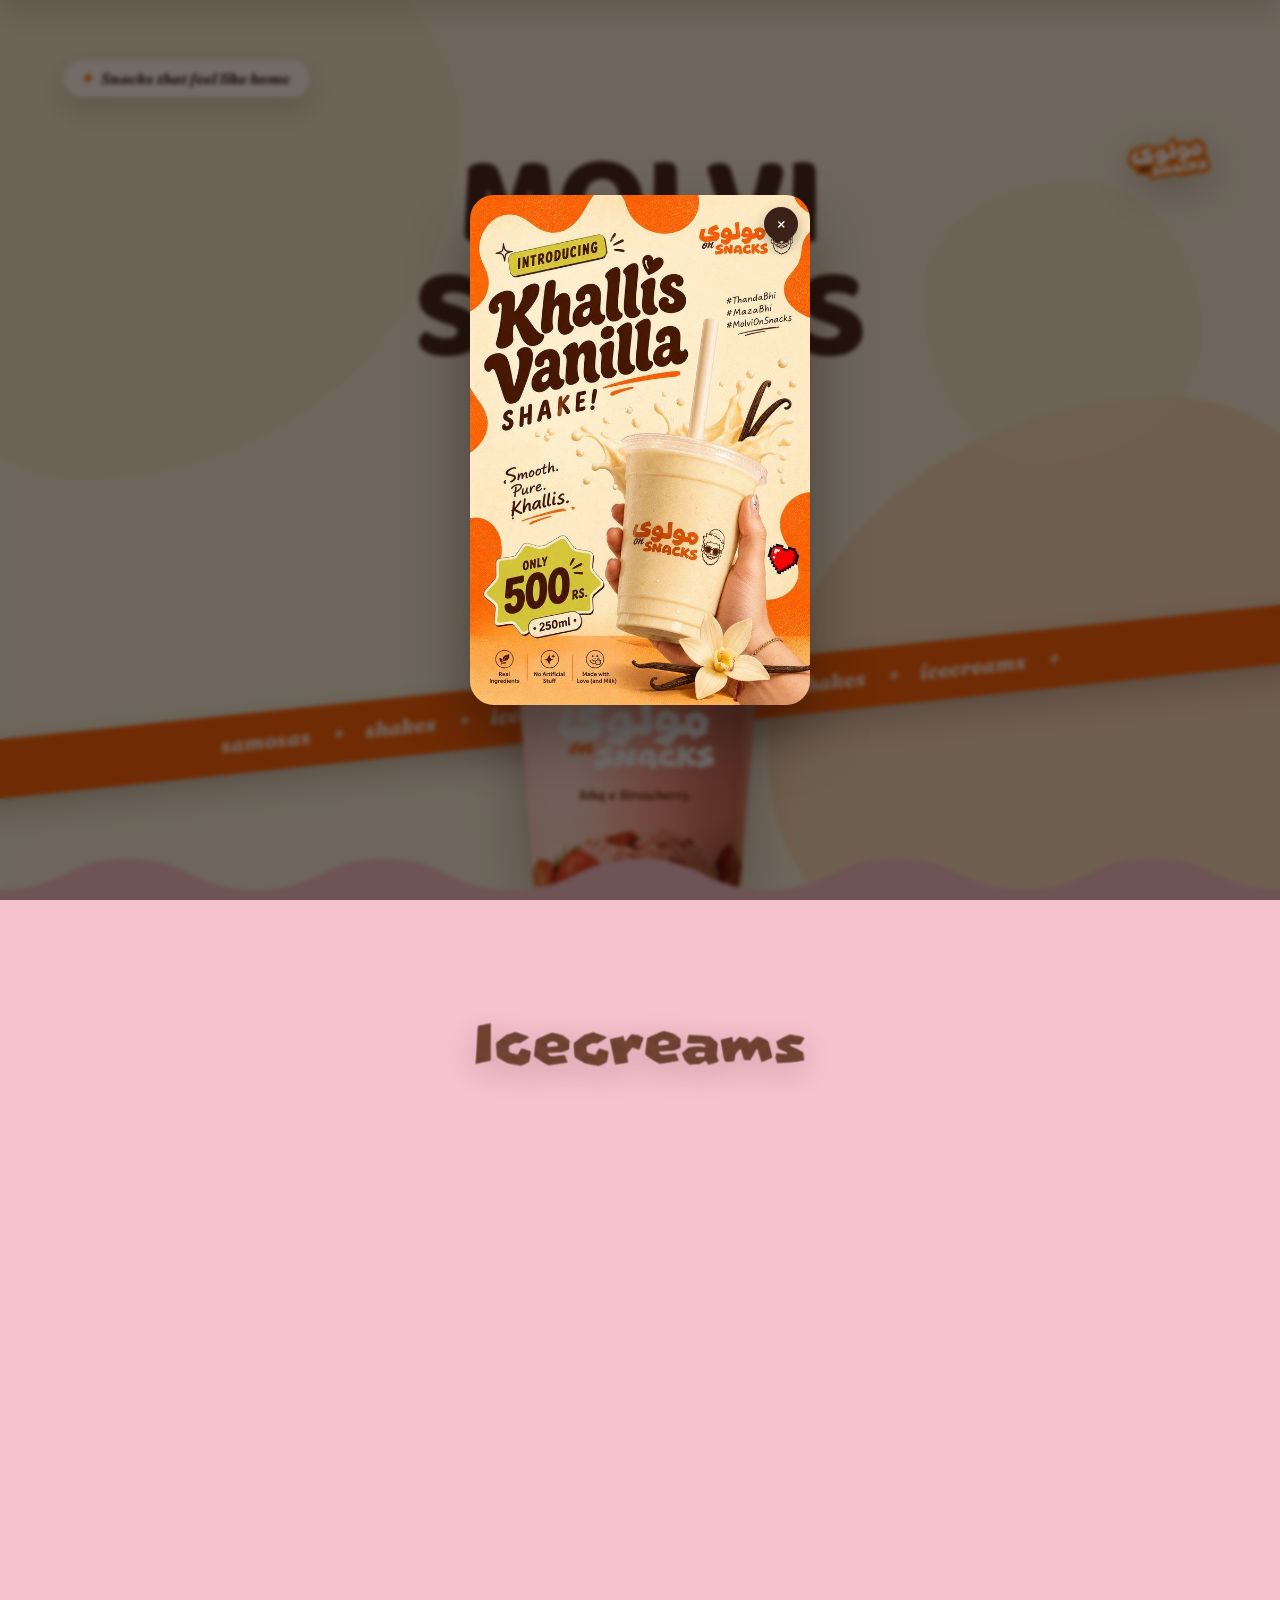
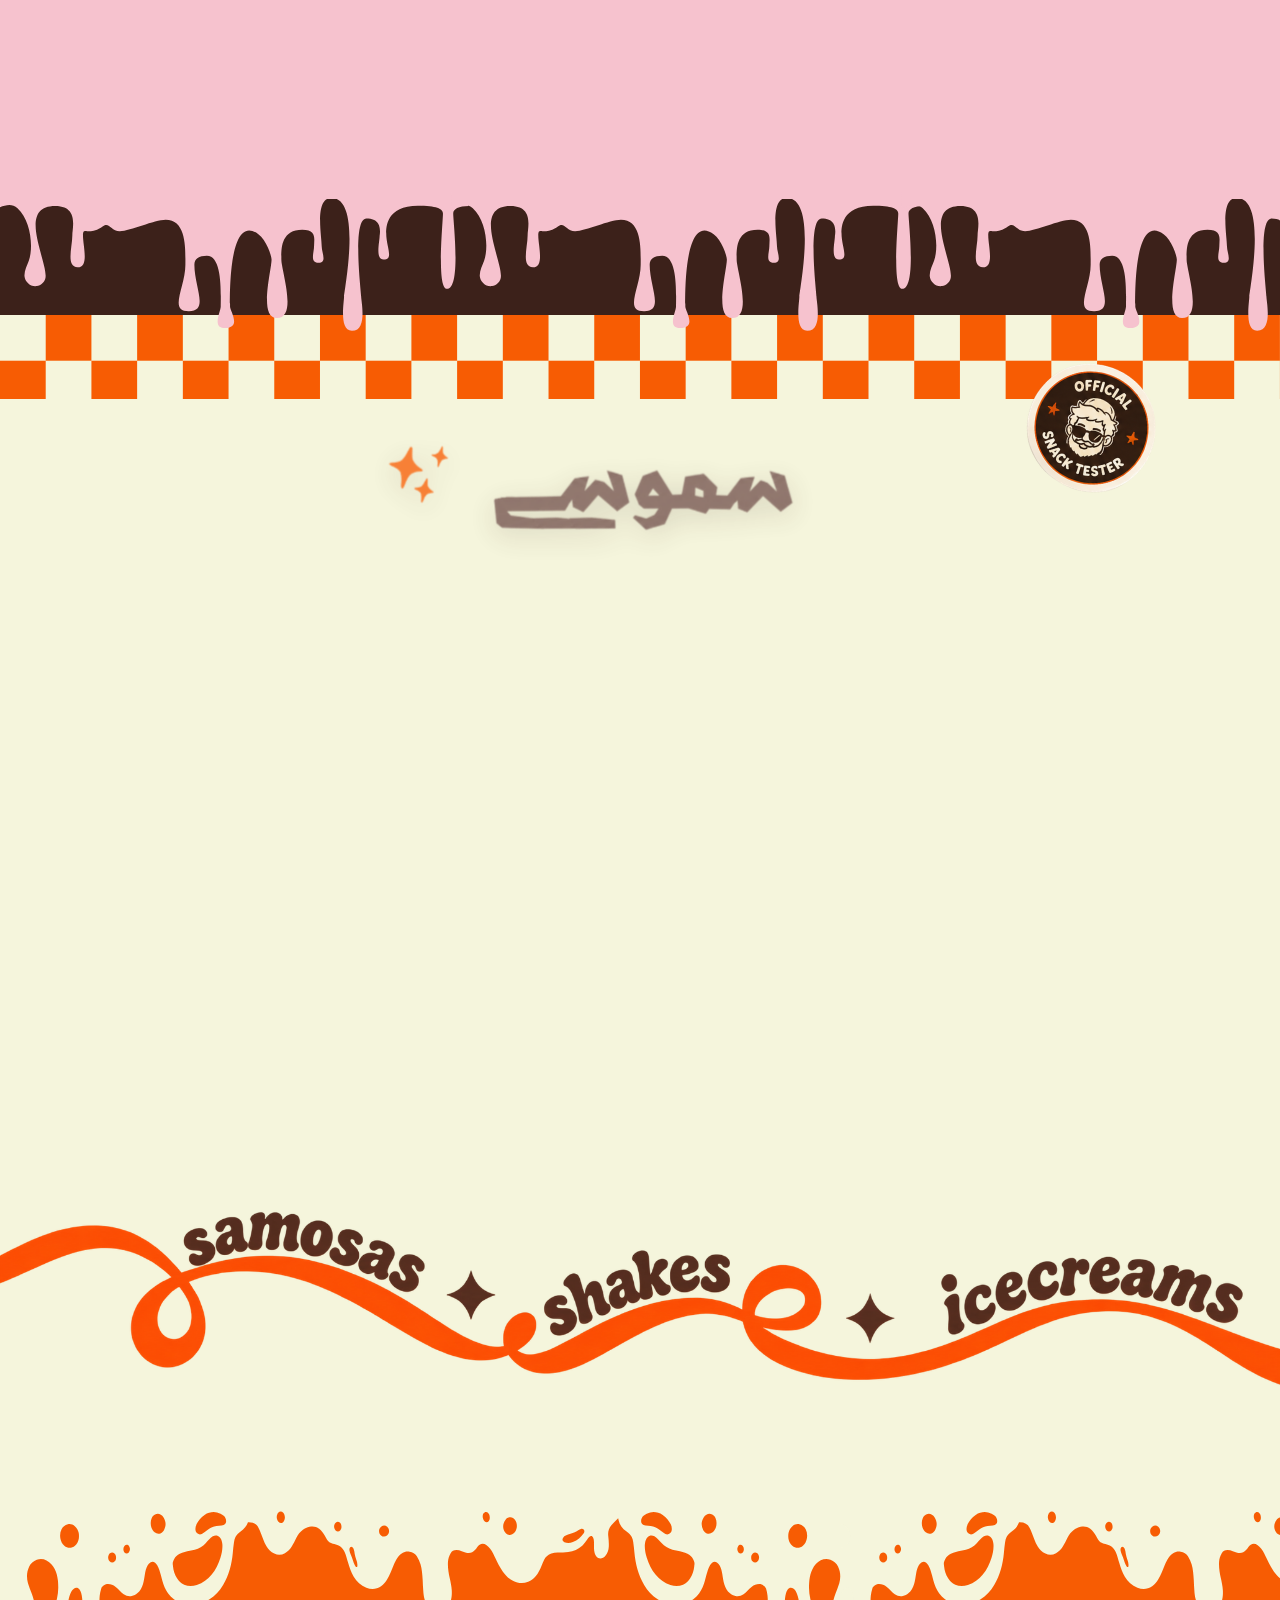
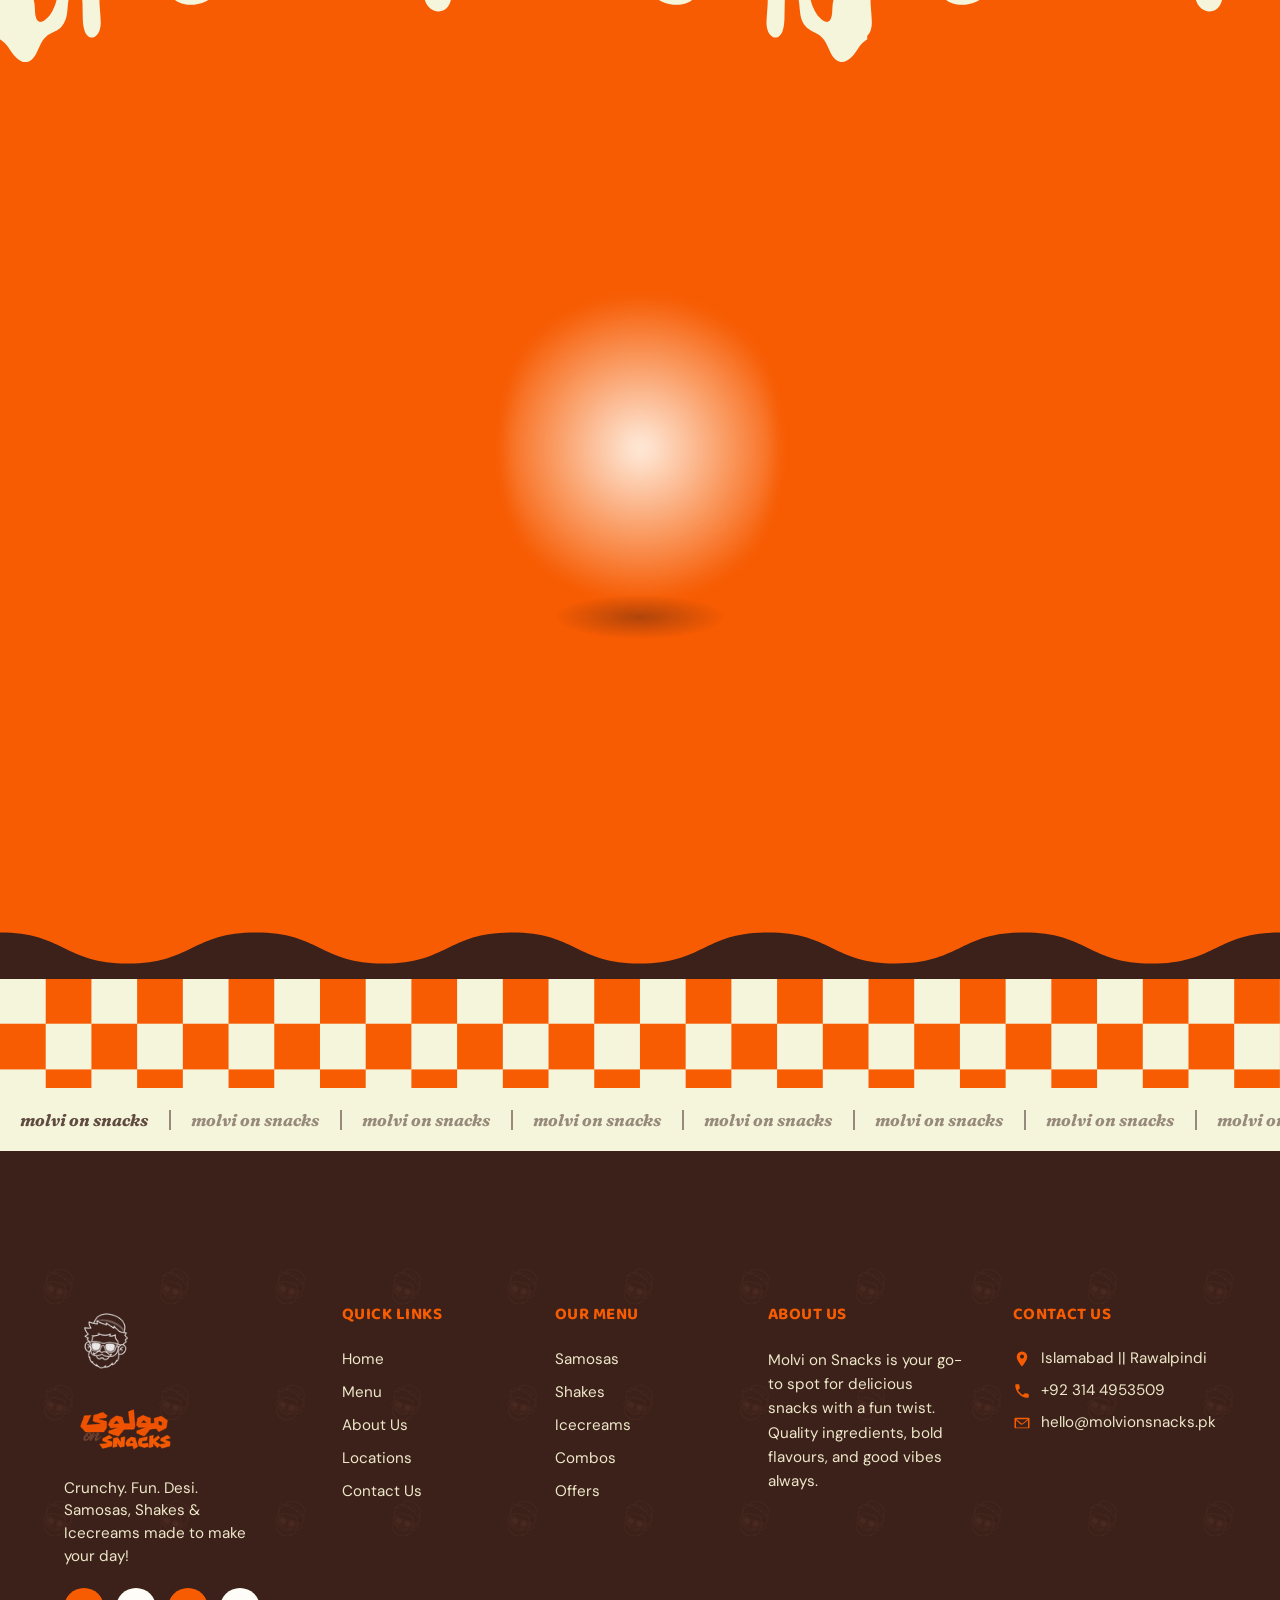
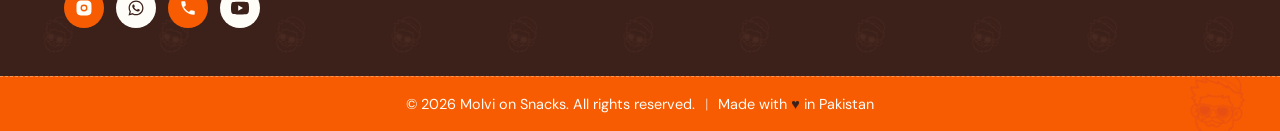
==== commit 197aa646: "Redesign hero home slide: bold flat wordmark + flavour ribbon Replaces the mountain-photo hero layer" ====
--- a/index.html
+++ b/index.html
@@ -186,32 +186,39 @@
 <section class="hero" id="hero">
   <div class="hero-slider" id="hero-slider">
     <div class="hero-slide hero-slide--home" id="hero-slide-home">
-      <div class="hero-bg-full" aria-hidden="true">
-        <img src="assets/images/bg-mountain-full.jpg" alt="">
-      </div>
-
-      <div class="hero-wordmark" aria-hidden="true">
-        <img src="assets/images/logo-white.png" alt="">
-      </div>
-      <h1 class="visually-hidden">Molvi on Snacks</h1>
-
-      <div class="hero-bg-front" aria-hidden="true">
-        <img src="assets/images/bg-mountain-front.png" alt="">
-      </div>
-
-      <div class="hero-wood" aria-hidden="true"></div>
-
-      <div class="hero-buckets" aria-hidden="true">
-        <figure class="hero-bucket hero-bucket--orea">
-          <img src="assets/images/cup-orea.png" alt="">
-        </figure>
-        <figure class="hero-bucket hero-bucket--pista">
-          <img src="assets/images/cup-pista.png" alt="">
-        </figure>
-        <figure class="hero-bucket hero-bucket--strawberry">
-          <img src="assets/images/cup-strawberry.png" alt="">
-        </figure>
-      </div>
+      <div class="hero2-bg" aria-hidden="true">
+        <span class="hero2-blob hero2-blob--a"></span>
+        <span class="hero2-blob hero2-blob--b"></span>
+        <span class="hero2-blob hero2-blob--c"></span>
+      </div>
+
+      <span class="hero2-badge">
+        <span class="hero2-badge-spark" aria-hidden="true">&#10022;</span>
+        Snacks that feel like home
+      </span>
+
+      <h1 class="hero2-wordmark">
+        <span class="hero2-word hero2-word--molvi">Molvi</span>
+        <span class="hero2-word hero2-word--on">on</span>
+        <span class="hero2-word hero2-word--snacks">Snacks</span>
+      </h1>
+
+      <img class="hero2-sticker" src="assets/images/sticker-logo.png" alt="">
+
+      <div class="hero2-ribbon" aria-hidden="true">
+        <div class="hero2-ribbon-track">
+          <span>Samosas</span><span class="hero2-ribbon-dot">&#10022;</span>
+          <span>Shakes</span><span class="hero2-ribbon-dot">&#10022;</span>
+          <span>Icecreams</span><span class="hero2-ribbon-dot">&#10022;</span>
+          <span>Samosas</span><span class="hero2-ribbon-dot">&#10022;</span>
+          <span>Shakes</span><span class="hero2-ribbon-dot">&#10022;</span>
+          <span>Icecreams</span><span class="hero2-ribbon-dot">&#10022;</span>
+        </div>
+      </div>
+
+      <figure class="hero2-bucket" aria-hidden="true">
+        <img src="assets/images/cup-strawberry.png" alt="">
+      </figure>
     </div>
 
     <div class="hero-slide hero-slide--poster">
--- a/css/style.css
+++ b/css/style.css
@@ -776,112 +776,167 @@
   object-fit: contain;
 }
 
-/* layer 1 — full background
-   capped to a max width and centered so the photo's zoom (and the
-   front mountain's ridge line) stays consistent instead of the
-   image scaling up further on ultra-wide viewports */
-.hero-bg-full{
-  position: absolute; top: 0; bottom: 0; left: 50%;
-  width: min(100%, 1440px);
-  transform: translateX(-50%);
-  z-index: 1;
-}
-.hero-bg-full img{
-  width: 100%; height: 100%; object-fit: cover; object-position: center 65%;
-}
-
-/* layer 2 — wordmark, sandwiched between the two mountain layers */
-.hero-wordmark{
-  position: absolute;
-  top: 2.5%;
+/* Hero home slide — a bold flat-graphic composition (badge, giant
+   stacked wordmark, diagonal flavour ribbon, product shot) rather
+   than the old mountain-photo layers, but built entirely from the
+   site's own palette/type so it still reads as Molvi on Snacks. */
+.hero2-bg{
+  position: absolute; inset: 0;
+  z-index: 0;
+  overflow: hidden;
+  background: var(--cream);
+}
+.hero2-blob{
+  position: absolute;
+  display: block;
+  opacity: .55;
+}
+.hero2-blob--a{
+  top: -12%; left: -10%;
+  width: 46vw; height: 46vw;
+  background: var(--cream-deep);
+  border-radius: 42% 58% 65% 35% / 45% 40% 60% 55%;
+}
+.hero2-blob--b{
+  bottom: -18%; right: -12%;
+  width: 52vw; height: 52vw;
+  background: var(--orange);
+  opacity: .14;
+  border-radius: 60% 40% 30% 70% / 55% 60% 40% 45%;
+}
+.hero2-blob--c{
+  top: 20%; right: 6%;
+  width: 22vw; height: 22vw;
+  background: var(--cream-deep);
+  border-radius: 55% 45% 60% 40% / 40% 55% 45% 60%;
+}
+
+/* badge — top-left pill, pops in first */
+.hero2-badge{
+  position: absolute;
+  top: clamp(24px, 7vh, 60px);
+  left: clamp(20px, 6vw, 64px);
+  z-index: 5;
+  display: inline-flex;
+  align-items: center;
+  gap: 8px;
+  background: var(--white);
+  color: var(--brown-deep);
+  border-radius: 999px;
+  padding: 9px 20px 9px 16px;
+  font-family: var(--font-display);
+  font-style: italic;
+  font-weight: 700;
+  font-size: clamp(.75rem, 1.4vw, .95rem);
+  box-shadow: 0 12px 28px rgba(60, 33, 26, .18);
+  opacity: 0;
+  transform: translateY(-18px);
+}
+.hero2-badge-spark{ color: var(--orange); }
+
+/* giant stacked wordmark — the hero's centrepiece, filling most of
+   the frame the way the reference's oversized logotype does */
+.hero2-wordmark{
+  position: absolute; inset: 0;
+  z-index: 2;
+  margin: 0;
+  display: flex;
+  flex-direction: column;
+  align-items: center;
+  justify-content: flex-start;
+  padding-top: clamp(96px, 17vh, 168px);
+  text-align: center;
+  pointer-events: none;
+}
+.hero2-word{
+  display: block;
+  font-family: var(--font-accent);
+  font-weight: 800;
+  text-transform: uppercase;
+  line-height: .86;
+  letter-spacing: -.01em;
+  color: var(--brown-deep);
+  font-size: clamp(3rem, 12.5vw, 8rem);
+  opacity: 0;
+  transform: translateY(44px);
+}
+.hero2-word--on{
+  font-family: var(--font-display);
+  font-style: italic;
+  font-weight: 700;
+  text-transform: none;
+  color: var(--orange);
+  font-size: clamp(1.4rem, 5.2vw, 2.8rem);
+  margin: clamp(-10px, -1.6vw, -2px) 0;
+}
+.hero2-word--snacks{ margin-top: clamp(-16px, -2.2vw, -4px); }
+
+/* small circular sticker, rotated for a playful flourish over the
+   ribbon — same asset used further down in the samosas section */
+.hero2-sticker{
+  position: absolute;
+  top: clamp(64px, 13vh, 116px);
+  right: clamp(12px, 6vw, 64px);
+  width: clamp(60px, 8vw, 92px);
+  z-index: 5;
+  filter: drop-shadow(0 12px 20px rgba(60, 33, 26, .3));
+  opacity: 0;
+  transform: scale(.6) rotate(-10deg);
+}
+
+/* diagonal flavour ribbon, crossing behind the product shot */
+.hero2-ribbon{
+  position: absolute;
+  left: 50%; top: 78%;
+  width: 145%;
+  transform: translate(-50%, -50%) rotate(-6deg);
+  z-index: 3;
+  background: var(--orange);
+  box-shadow: 0 14px 30px rgba(60, 33, 26, .25);
+  padding: clamp(10px, 1.6vw, 16px) 0;
+  overflow: hidden;
+  opacity: 0;
+}
+.hero2-ribbon-track{
+  display: flex;
+  align-items: center;
+  justify-content: center;
+  gap: clamp(10px, 1.6vw, 20px);
+  white-space: nowrap;
+  font-family: var(--font-display);
+  font-style: italic;
+  font-weight: 700;
+  font-size: clamp(.95rem, 2.4vw, 1.35rem);
+  color: var(--white);
+  text-transform: lowercase;
+}
+.hero2-ribbon-dot{ opacity: .75; font-size: .75em; }
+
+/* the strawberry tub, popping over the ribbon like the reference's
+   splash — same asset/treatment as the old hero buckets used */
+.hero2-bucket{
+  position: absolute;
   left: 50%;
-  width: min(520px, 78vw);
-  z-index: 2;
+  bottom: 0;
+  width: clamp(190px, 22vw, 300px);
+  margin: 0;
+  z-index: 4;
+  transform: translateX(-50%) scale(.7);
+  transform-origin: bottom center;
   opacity: 0;
-  transform: translate(-50%, 42vh);
-  filter: drop-shadow(0 10px 26px rgba(0,0,0,.28));
-}
-.hero-wordmark img{ width: 100%; }
-
-/* layer 3 — front background. Held to well under half the hero's height
-   (and capped/centered like layer 1) so its ridge line always sits below
-   the wordmark by construction — no dependence on the photo's exact alpha
-   shape or the viewport's width/height ratio. Just the lower slice of the
-   mountains, tucking the wordmark's bottom edge behind them for depth. */
-.hero-bg-front{
-  position: absolute; bottom: 0; left: 50%;
-  width: min(100%, 1440px);
-  height: 38%;
-  min-height: 200px;
-  transform: translateX(-50%);
-  z-index: 3;
-  overflow: hidden;
-  /* feather the top edge so the height cap dissolves into the full
-     background beneath (the same photo) instead of a hard seam */
-  -webkit-mask-image: linear-gradient(to bottom, transparent, black 90px);
-  mask-image: linear-gradient(to bottom, transparent, black 90px);
-}
-.hero-bg-front img{
-  width: 100%; height: 100%; object-fit: cover; object-position: center bottom;
-  transform: scale(1.08);
-  transform-origin: center bottom;
-}
-
-/* layer 4 — wood block. Rises from below the hero until its own bottom
-   edge settles at the hero's bottom edge. */
-.hero-wood{
-  position: absolute; left: 50%; bottom: 0;
-  width: min(100%, 1440px);
-  height: clamp(46px, 8vw, 82px);
-  transform: translateX(-50%) translateY(100%);
-  z-index: 4;
-  background-image: url("../assets/images/wood-floor.jpg");
-  background-repeat: no-repeat;
-  background-position: center;
-  background-size: cover;
-  box-shadow: inset 0 16px 24px rgba(0,0,0,.35);
-}
-
-/* layer 5 — the three tubs, all standing on the same baseline in a row,
-   strawberry just slightly larger and centered */
-.hero-buckets{
-  position: absolute; left: 50%;
-  bottom: clamp(20px, 5.6vw, 46px);
-  width: min(700px, 90vw);
-  height: clamp(270px, 39vw, 330px);
-  transform: translateX(-50%);
-  z-index: 5;
-}
-
-.hero-bucket{
-  position: absolute; bottom: 0;
-  margin: 0;
-  opacity: 0;
-}
-.hero-bucket img{
+}
+.hero2-bucket img{
   width: 100%;
-  filter: drop-shadow(0 16px 18px rgba(0,0,0,.35));
-}
-
-.hero-bucket--orea{
-  left: 0;
-  width: 33%;
-  z-index: 1;
-  transform: scale(.7);
-}
-.hero-bucket--pista{
-  right: -18px;
-  width: 35%;
-  z-index: 1;
-  transform: scale(.7);
-}
-/* wide enough that the neighbouring tubs' inner edges tuck behind it */
-.hero-bucket--strawberry{
-  left: 52%;
-  width: 46%;
-  bottom: -2.5%;
-  z-index: 2;
-  transform: translateX(-50%) scale(.7);
+  display: block;
+  filter: drop-shadow(0 20px 26px rgba(60, 33, 26, .35));
+}
+
+@media (max-width: 700px){
+  .hero2-word{ font-size: clamp(2.5rem, 15vw, 4rem); }
+  .hero2-word--on{ font-size: clamp(1.2rem, 7vw, 1.8rem); }
+  .hero2-wordmark{ padding-top: clamp(80px, 20vh, 130px); }
+  .hero2-ribbon{ width: 175%; top: 56%; }
+  .hero2-bucket{ width: clamp(170px, 40vw, 230px); bottom: 8%; }
 }
 
 /* layer 6 — closing wave. Rises in last, once the tubs have popped in,
@@ -1102,53 +1157,6 @@
   );
   /* each tile = 2 squares across, so 14 tiles = 28 squares per row */
   background-size: calc(100vw / 14) calc(100vw / 14);
-}
-
-/* Desktop — land the wordmark a bit higher than the shared/mobile position */
-@media (min-width: 861px){
-  .hero-wordmark{
-    top: calc(0.5% - 36px);
-  }
-}
-
-/* =========================================================
-   Ultra-wide viewports — once the capped layers (above) leave a
-   visible strip either side, fill it with a blurred echo of the
-   photo and feather the capped layers' edges into it, so the cap
-   reads as an edge fade rather than a hard seam. Scoped to widths
-   beyond the cap so narrower/mobile viewports are untouched.
-   ========================================================= */
-@media (min-width: 1441px){
-  .hero::before{
-    content: "";
-    position: absolute; inset: 0;
-    z-index: 0;
-    background: url("../assets/images/bg-mountain-full.jpg") center 65% / cover no-repeat;
-    filter: blur(50px) saturate(1.1) brightness(.9);
-    transform: scale(1.15);
-  }
-
-  .hero-bg-full{
-    -webkit-mask-image: linear-gradient(to right, transparent, black 80px, black calc(100% - 80px), transparent);
-    mask-image: linear-gradient(to right, transparent, black 80px, black calc(100% - 80px), transparent);
-  }
-
-  .hero-bg-front{
-    -webkit-mask-image:
-      linear-gradient(to bottom, transparent, black 90px),
-      linear-gradient(to right, transparent, black 80px, black calc(100% - 80px), transparent);
-    -webkit-mask-composite: source-in;
-    mask-image:
-      linear-gradient(to bottom, transparent, black 90px),
-      linear-gradient(to right, transparent, black 80px, black calc(100% - 80px), transparent);
-    mask-composite: intersect;
-  }
-
-  .hero-wood,
-  .hero-wave{
-    -webkit-mask-image: linear-gradient(to right, transparent, black 80px, black calc(100% - 80px), transparent);
-    mask-image: linear-gradient(to right, transparent, black 80px, black calc(100% - 80px), transparent);
-  }
 }
 
 /* =========================================================
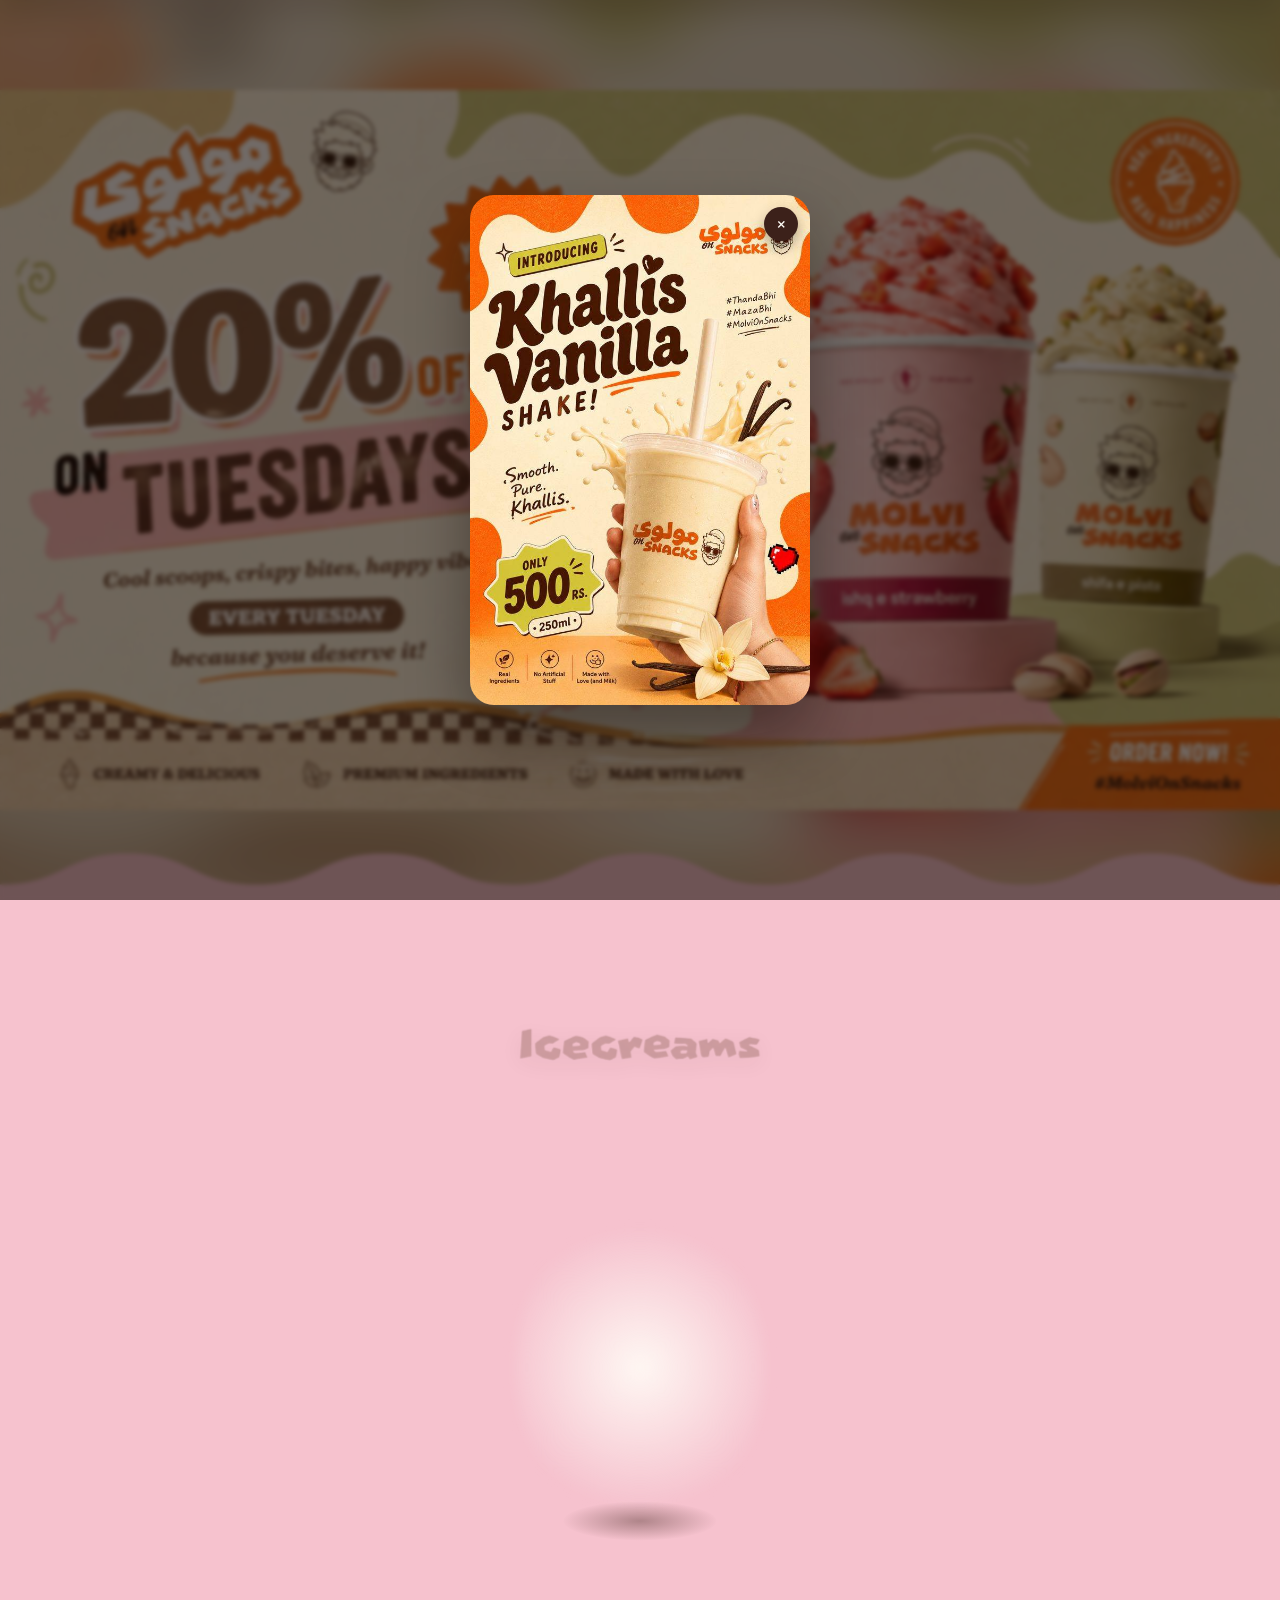
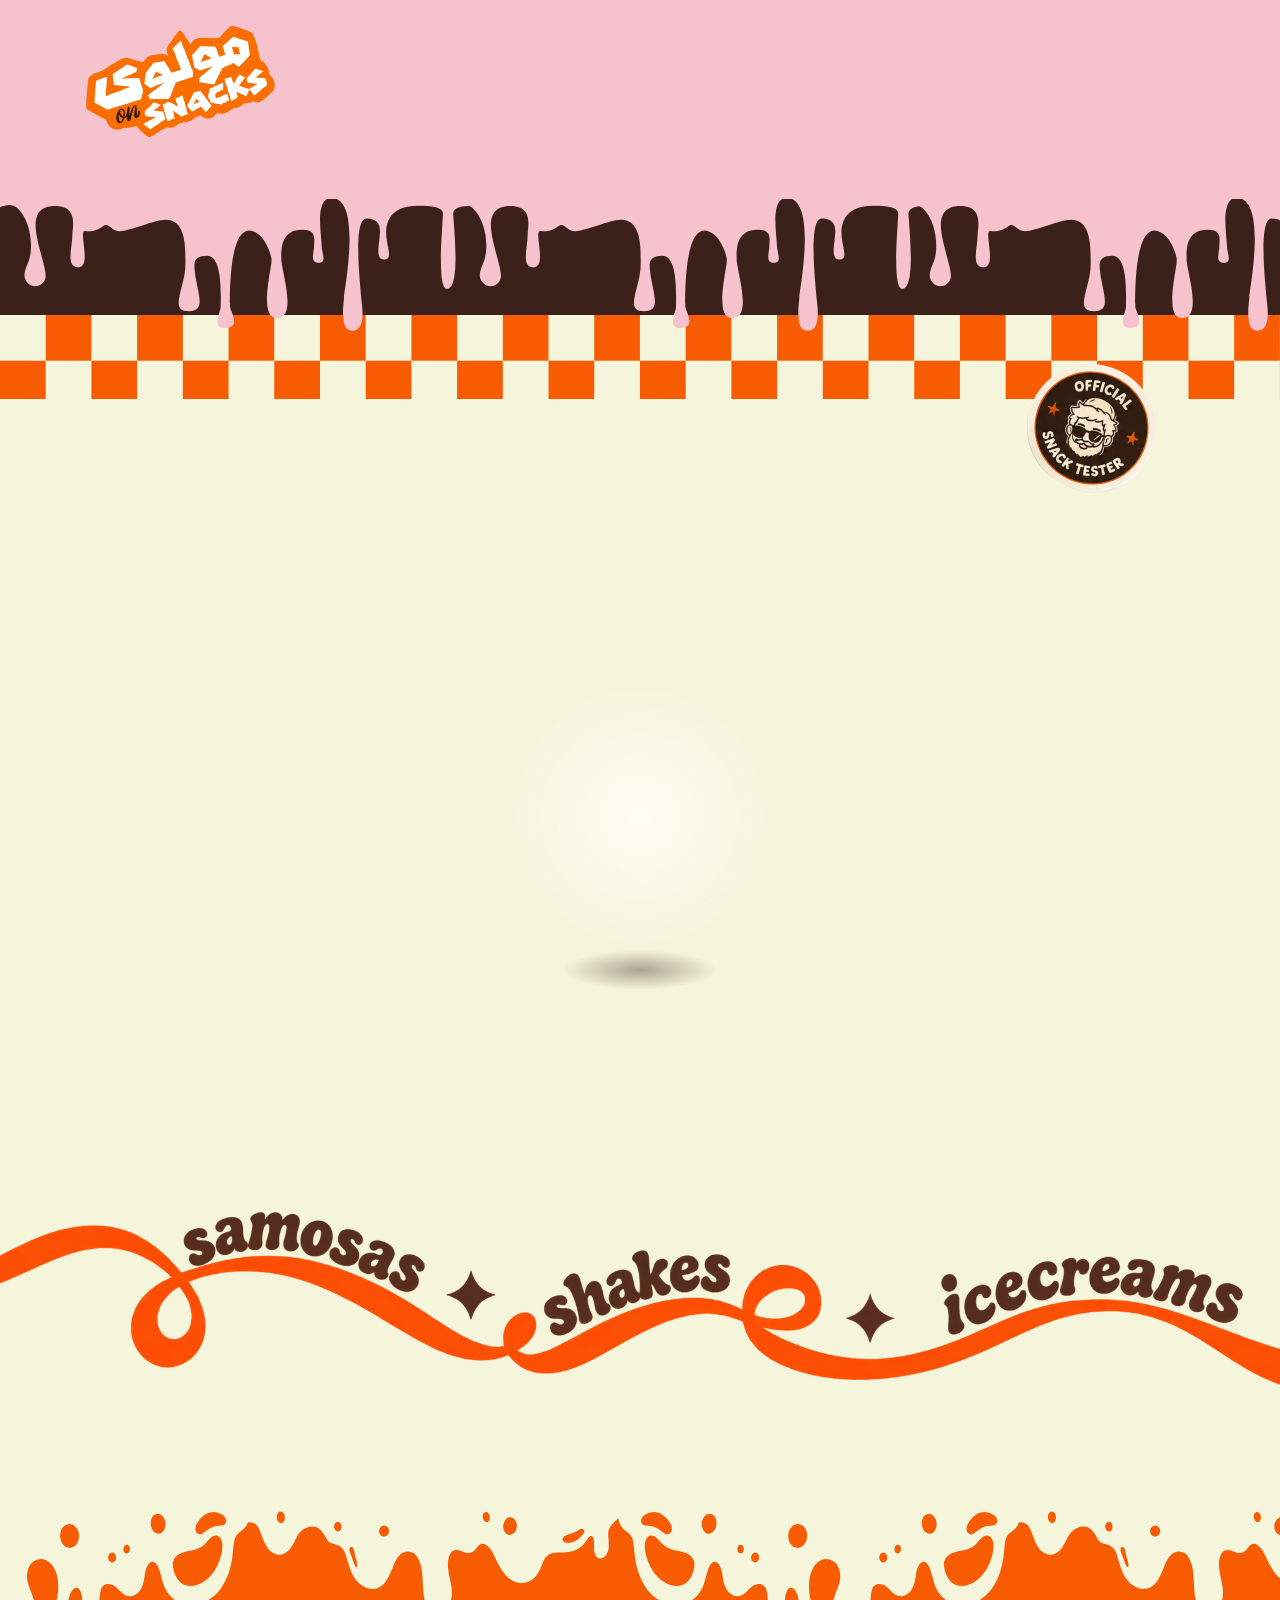
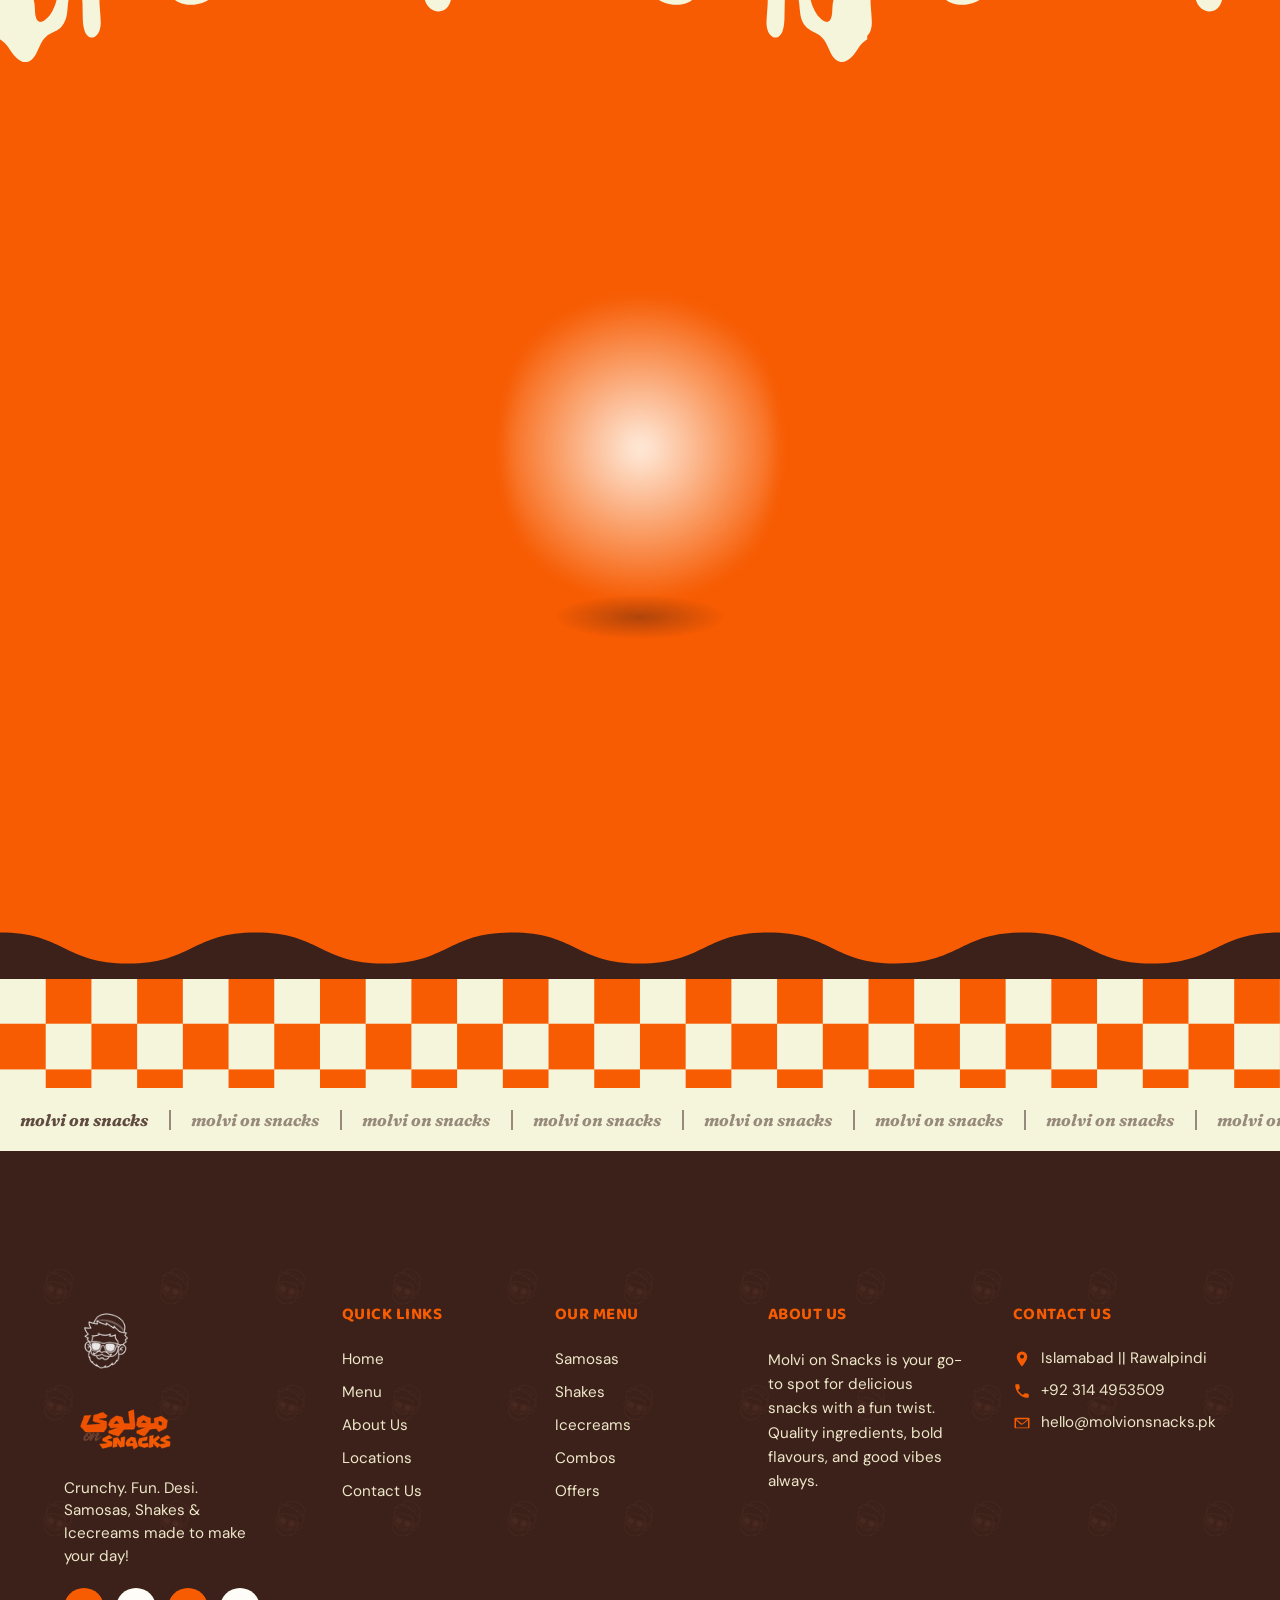
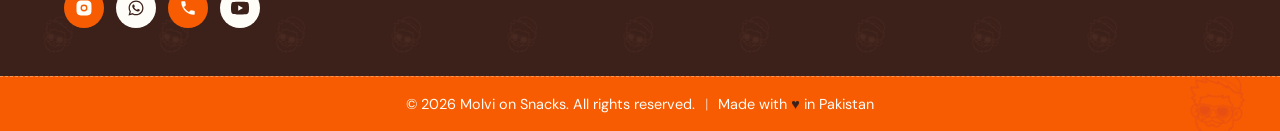
==== commit 33f89006: "Remove hero intro animation and home slide; posters only The hero no longer has a branded "home" sli" ====
--- a/index.html
+++ b/index.html
@@ -184,43 +184,8 @@
 
 <!-- ============ HERO ============ -->
 <section class="hero" id="hero">
+  <h1 class="visually-hidden">Molvi on Snacks</h1>
   <div class="hero-slider" id="hero-slider">
-    <div class="hero-slide hero-slide--home" id="hero-slide-home">
-      <div class="hero2-bg" aria-hidden="true">
-        <span class="hero2-blob hero2-blob--a"></span>
-        <span class="hero2-blob hero2-blob--b"></span>
-        <span class="hero2-blob hero2-blob--c"></span>
-      </div>
-
-      <span class="hero2-badge">
-        <span class="hero2-badge-spark" aria-hidden="true">&#10022;</span>
-        Snacks that feel like home
-      </span>
-
-      <h1 class="hero2-wordmark">
-        <span class="hero2-word hero2-word--molvi">Molvi</span>
-        <span class="hero2-word hero2-word--on">on</span>
-        <span class="hero2-word hero2-word--snacks">Snacks</span>
-      </h1>
-
-      <img class="hero2-sticker" src="assets/images/sticker-logo.png" alt="">
-
-      <div class="hero2-ribbon" aria-hidden="true">
-        <div class="hero2-ribbon-track">
-          <span>Samosas</span><span class="hero2-ribbon-dot">&#10022;</span>
-          <span>Shakes</span><span class="hero2-ribbon-dot">&#10022;</span>
-          <span>Icecreams</span><span class="hero2-ribbon-dot">&#10022;</span>
-          <span>Samosas</span><span class="hero2-ribbon-dot">&#10022;</span>
-          <span>Shakes</span><span class="hero2-ribbon-dot">&#10022;</span>
-          <span>Icecreams</span><span class="hero2-ribbon-dot">&#10022;</span>
-        </div>
-      </div>
-
-      <figure class="hero2-bucket" aria-hidden="true">
-        <img src="assets/images/cup-strawberry.png" alt="">
-      </figure>
-    </div>
-
     <div class="hero-slide hero-slide--poster">
       <img class="hero-poster-bg" src="assets/images/promo-icecream-tuesday.jpg" alt="" aria-hidden="true">
       <img class="hero-poster-fg" src="assets/images/promo-icecream-tuesday.jpg" alt="20% off ice-creams every Tuesday">
--- a/css/style.css
+++ b/css/style.css
@@ -776,180 +776,16 @@
   object-fit: contain;
 }
 
-/* Hero home slide — a bold flat-graphic composition (badge, giant
-   stacked wordmark, diagonal flavour ribbon, product shot) rather
-   than the old mountain-photo layers, but built entirely from the
-   site's own palette/type so it still reads as Molvi on Snacks. */
-.hero2-bg{
-  position: absolute; inset: 0;
-  z-index: 0;
-  overflow: hidden;
-  background: var(--cream);
-}
-.hero2-blob{
-  position: absolute;
-  display: block;
-  opacity: .55;
-}
-.hero2-blob--a{
-  top: -12%; left: -10%;
-  width: 46vw; height: 46vw;
-  background: var(--cream-deep);
-  border-radius: 42% 58% 65% 35% / 45% 40% 60% 55%;
-}
-.hero2-blob--b{
-  bottom: -18%; right: -12%;
-  width: 52vw; height: 52vw;
-  background: var(--orange);
-  opacity: .14;
-  border-radius: 60% 40% 30% 70% / 55% 60% 40% 45%;
-}
-.hero2-blob--c{
-  top: 20%; right: 6%;
-  width: 22vw; height: 22vw;
-  background: var(--cream-deep);
-  border-radius: 55% 45% 60% 40% / 40% 55% 45% 60%;
-}
-
-/* badge — top-left pill, pops in first */
-.hero2-badge{
-  position: absolute;
-  top: clamp(24px, 7vh, 60px);
-  left: clamp(20px, 6vw, 64px);
-  z-index: 5;
-  display: inline-flex;
-  align-items: center;
-  gap: 8px;
-  background: var(--white);
-  color: var(--brown-deep);
-  border-radius: 999px;
-  padding: 9px 20px 9px 16px;
-  font-family: var(--font-display);
-  font-style: italic;
-  font-weight: 700;
-  font-size: clamp(.75rem, 1.4vw, .95rem);
-  box-shadow: 0 12px 28px rgba(60, 33, 26, .18);
-  opacity: 0;
-  transform: translateY(-18px);
-}
-.hero2-badge-spark{ color: var(--orange); }
-
-/* giant stacked wordmark — the hero's centrepiece, filling most of
-   the frame the way the reference's oversized logotype does */
-.hero2-wordmark{
-  position: absolute; inset: 0;
-  z-index: 2;
-  margin: 0;
-  display: flex;
-  flex-direction: column;
-  align-items: center;
-  justify-content: flex-start;
-  padding-top: clamp(96px, 17vh, 168px);
-  text-align: center;
-  pointer-events: none;
-}
-.hero2-word{
-  display: block;
-  font-family: var(--font-accent);
-  font-weight: 800;
-  text-transform: uppercase;
-  line-height: .86;
-  letter-spacing: -.01em;
-  color: var(--brown-deep);
-  font-size: clamp(3rem, 12.5vw, 8rem);
-  opacity: 0;
-  transform: translateY(44px);
-}
-.hero2-word--on{
-  font-family: var(--font-display);
-  font-style: italic;
-  font-weight: 700;
-  text-transform: none;
-  color: var(--orange);
-  font-size: clamp(1.4rem, 5.2vw, 2.8rem);
-  margin: clamp(-10px, -1.6vw, -2px) 0;
-}
-.hero2-word--snacks{ margin-top: clamp(-16px, -2.2vw, -4px); }
-
-/* small circular sticker, rotated for a playful flourish over the
-   ribbon — same asset used further down in the samosas section */
-.hero2-sticker{
-  position: absolute;
-  top: clamp(64px, 13vh, 116px);
-  right: clamp(12px, 6vw, 64px);
-  width: clamp(60px, 8vw, 92px);
-  z-index: 5;
-  filter: drop-shadow(0 12px 20px rgba(60, 33, 26, .3));
-  opacity: 0;
-  transform: scale(.6) rotate(-10deg);
-}
-
-/* diagonal flavour ribbon, crossing behind the product shot */
-.hero2-ribbon{
-  position: absolute;
-  left: 50%; top: 78%;
-  width: 145%;
-  transform: translate(-50%, -50%) rotate(-6deg);
-  z-index: 3;
-  background: var(--orange);
-  box-shadow: 0 14px 30px rgba(60, 33, 26, .25);
-  padding: clamp(10px, 1.6vw, 16px) 0;
-  overflow: hidden;
-  opacity: 0;
-}
-.hero2-ribbon-track{
-  display: flex;
-  align-items: center;
-  justify-content: center;
-  gap: clamp(10px, 1.6vw, 20px);
-  white-space: nowrap;
-  font-family: var(--font-display);
-  font-style: italic;
-  font-weight: 700;
-  font-size: clamp(.95rem, 2.4vw, 1.35rem);
-  color: var(--white);
-  text-transform: lowercase;
-}
-.hero2-ribbon-dot{ opacity: .75; font-size: .75em; }
-
-/* the strawberry tub, popping over the ribbon like the reference's
-   splash — same asset/treatment as the old hero buckets used */
-.hero2-bucket{
-  position: absolute;
-  left: 50%;
-  bottom: 0;
-  width: clamp(190px, 22vw, 300px);
-  margin: 0;
-  z-index: 4;
-  transform: translateX(-50%) scale(.7);
-  transform-origin: bottom center;
-  opacity: 0;
-}
-.hero2-bucket img{
-  width: 100%;
-  display: block;
-  filter: drop-shadow(0 20px 26px rgba(60, 33, 26, .35));
-}
-
-@media (max-width: 700px){
-  .hero2-word{ font-size: clamp(2.5rem, 15vw, 4rem); }
-  .hero2-word--on{ font-size: clamp(1.2rem, 7vw, 1.8rem); }
-  .hero2-wordmark{ padding-top: clamp(80px, 20vh, 130px); }
-  .hero2-ribbon{ width: 175%; top: 56%; }
-  .hero2-bucket{ width: clamp(170px, 40vw, 230px); bottom: 8%; }
-}
-
-/* layer 6 — closing wave. Rises in last, once the tubs have popped in,
-   its crest landing just short of the strawberry tub's bottom edge
-   (a small visible gap, not touching). Same cream as the page below it,
-   so it reads as that page welling up rather than a hero decoration.
-   --active-bg is set on the document root when a flavour card is
-   selected (js/main.js), so this recolours in sync with that page. */
+/* closing wave — sits flush across the hero's bottom edge, same cream
+   as the page below it, so it reads as that page welling up rather
+   than a hero decoration. --active-bg is set on the document root
+   when a flavour card is selected (js/main.js), so this recolours
+   in sync with that page. */
 .hero-wave{
   position: absolute; left: 50%; bottom: 0;
   width: min(100%, 1440px);
   height: clamp(34px, 6vw, 62px);
-  transform: translateX(-50%) translateY(100%);
+  transform: translateX(-50%);
   z-index: 10;
 }
 .hero-wave svg{ width: 100%; height: 100%; display: block; }
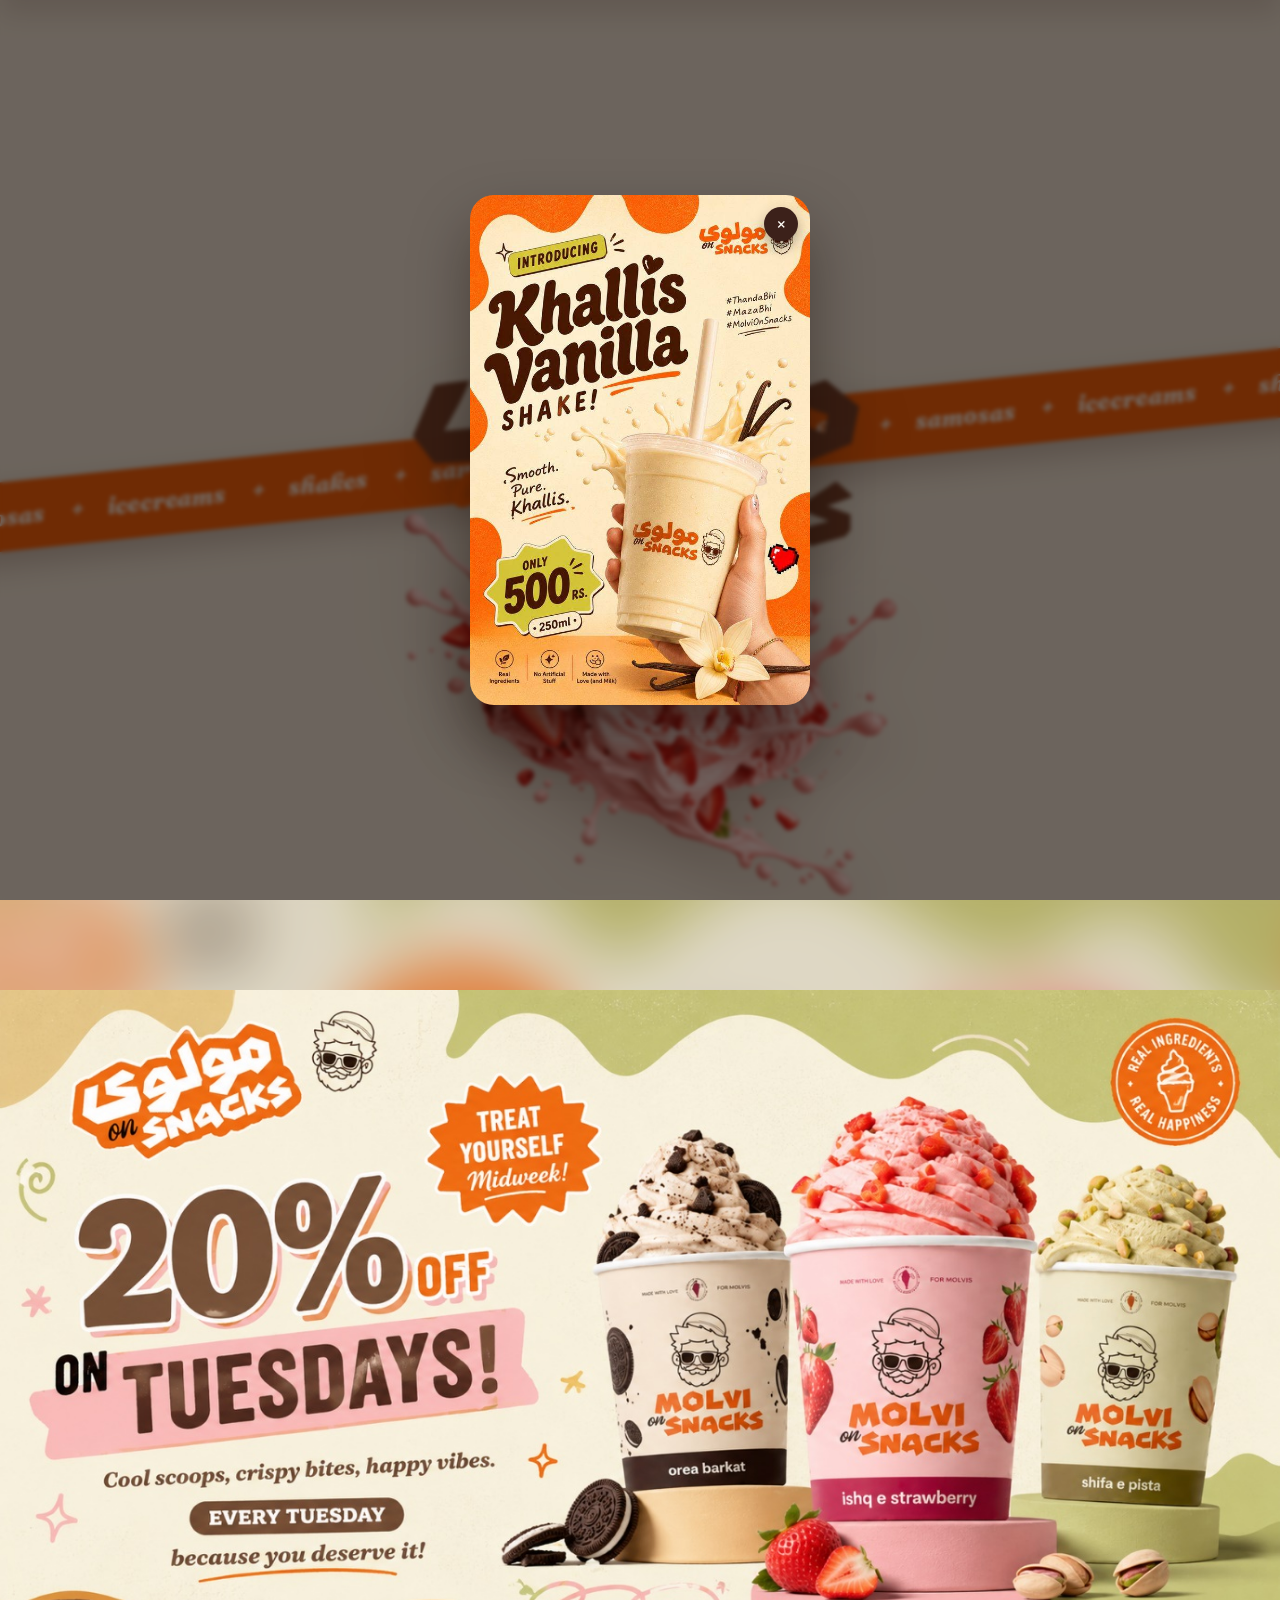
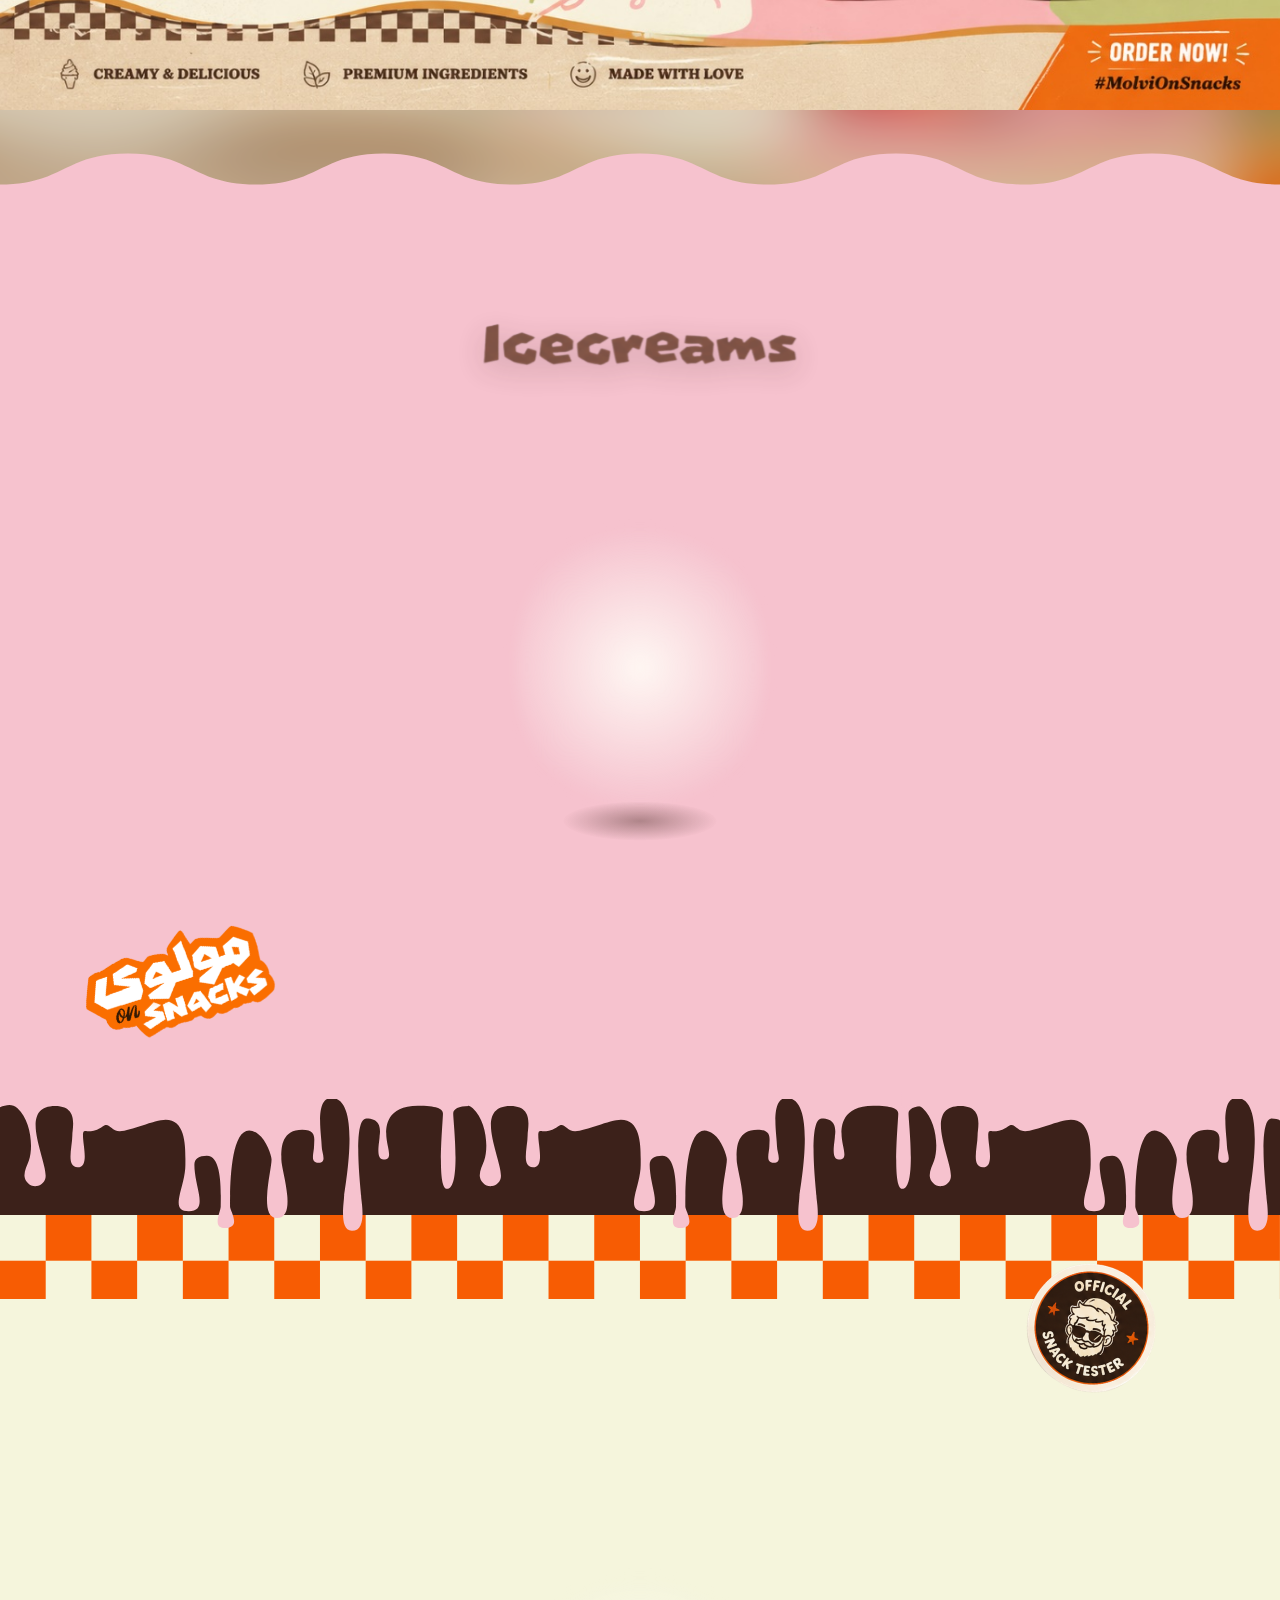
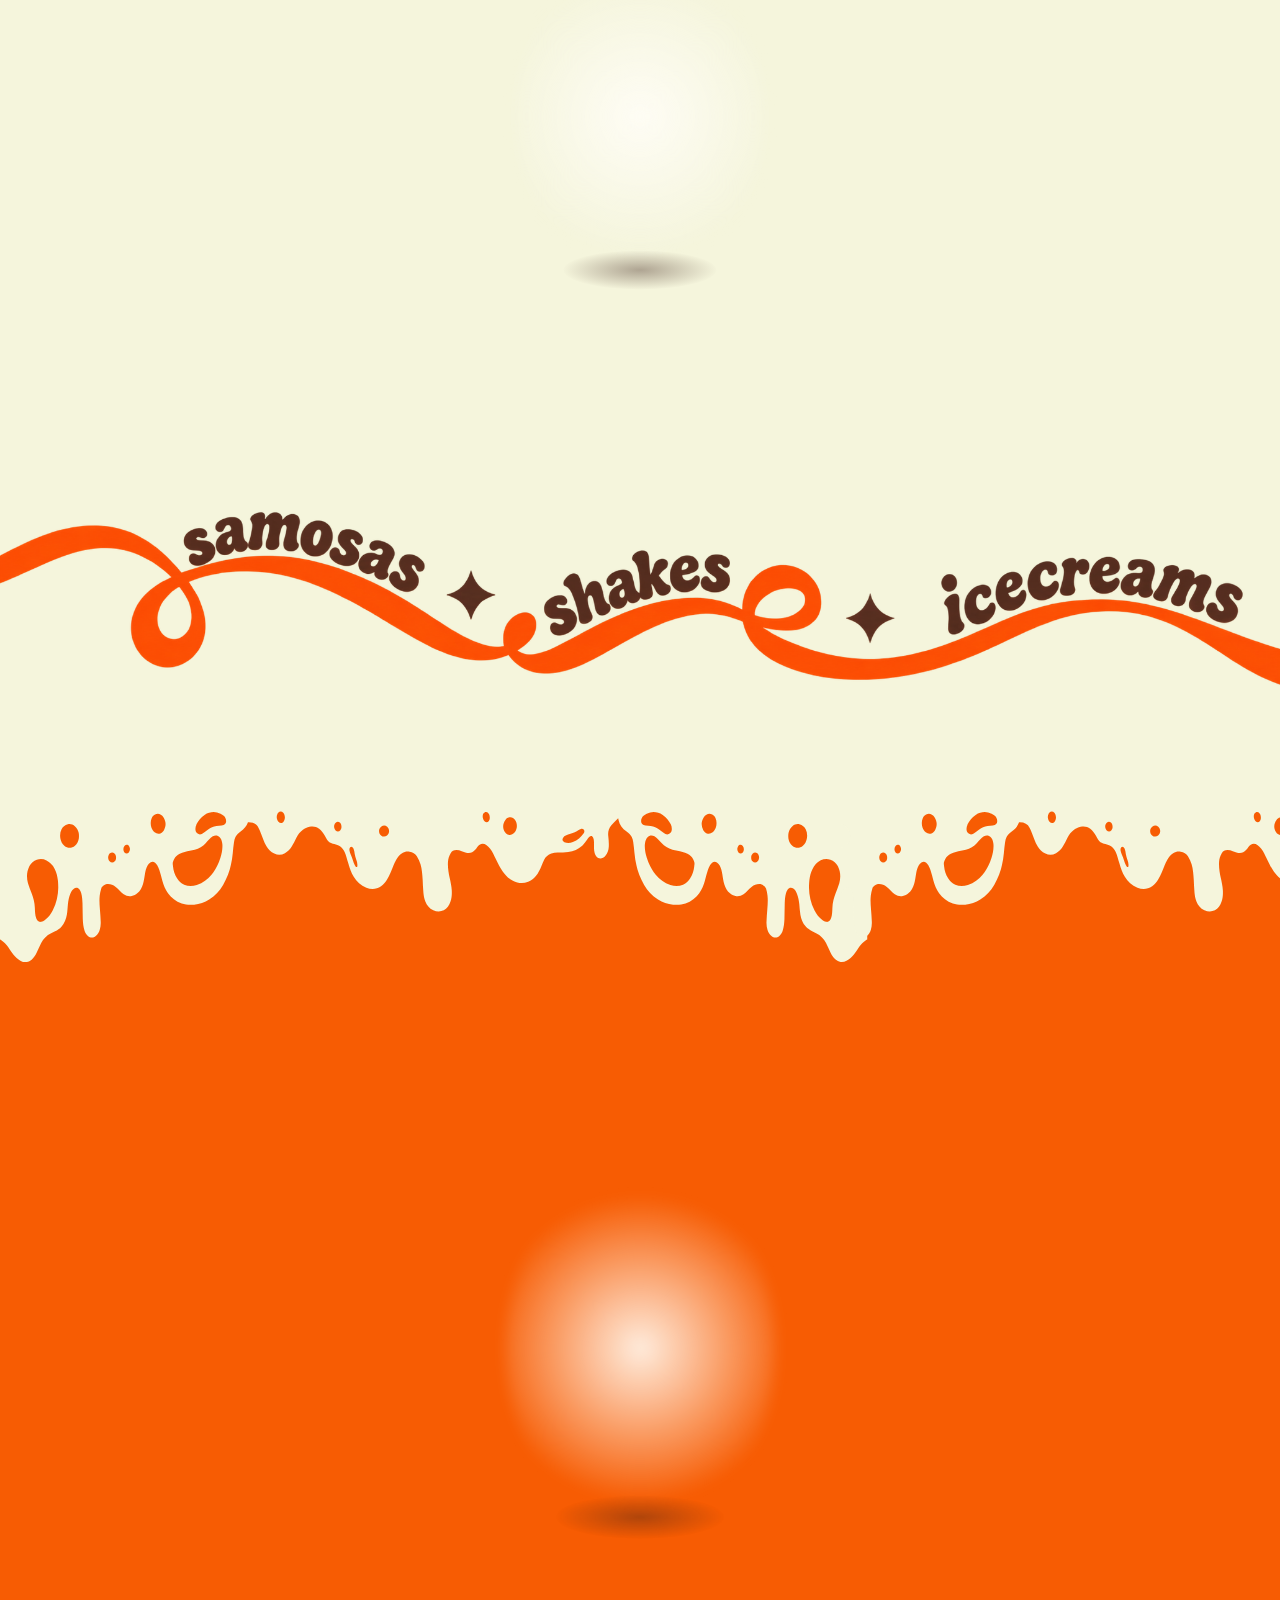
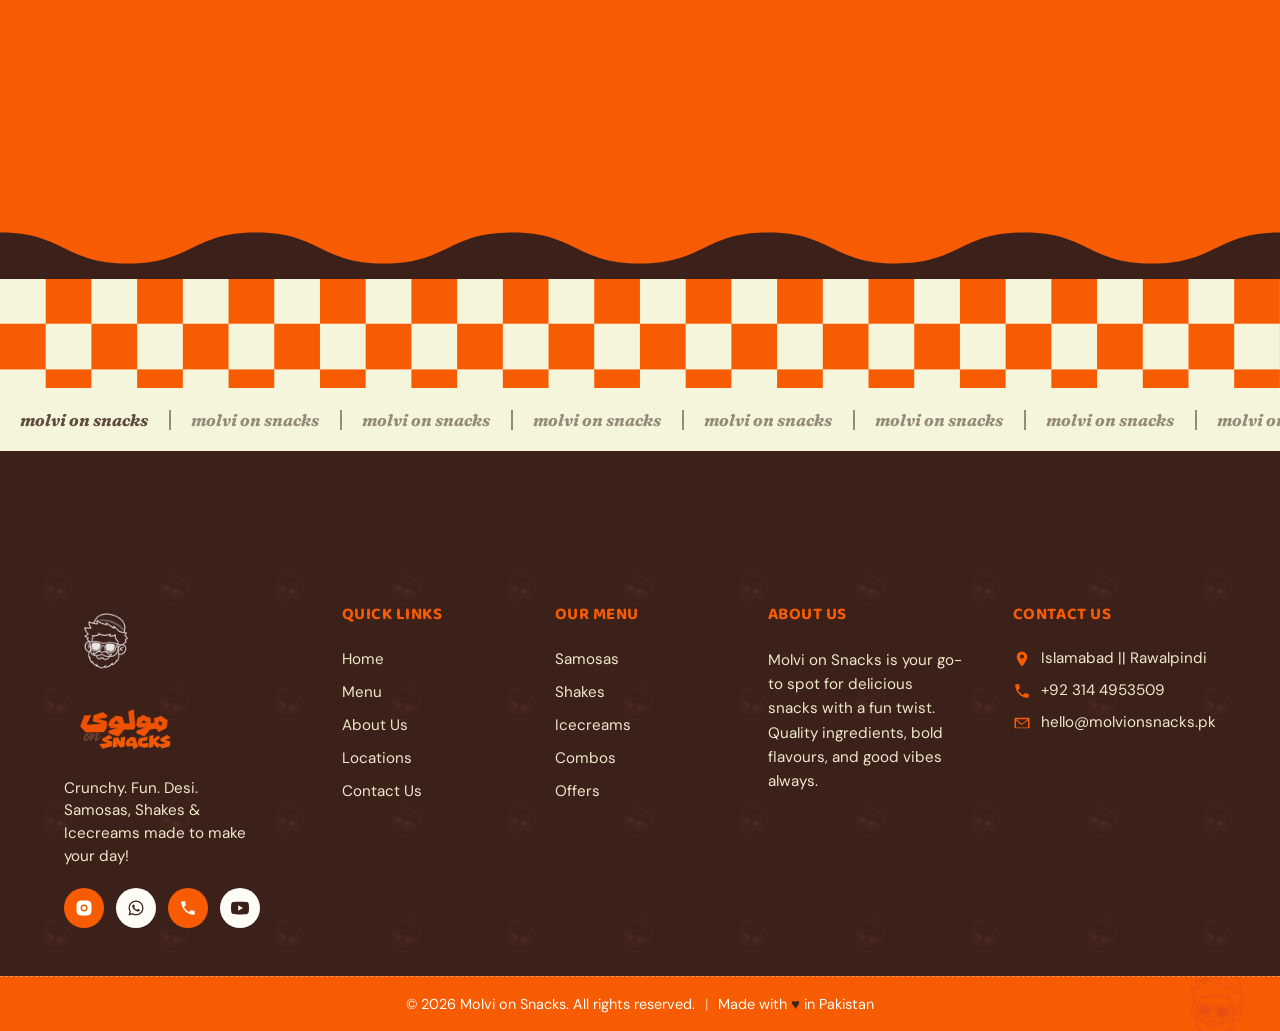
==== commit ac3756cf: "Add intro splash section before the hero A new full-height section now sits above the poster-carouse" ====
--- a/index.html
+++ b/index.html
@@ -182,6 +182,45 @@
   <span class="view-cart-fab-count">0</span>
 </a>
 
+<!-- ============ INTRO ============ -->
+<section class="intro" id="intro">
+  <div class="intro-ribbon" aria-hidden="true">
+    <div class="intro-ribbon-track">
+      <span>icecreams</span><span class="intro-ribbon-dot">&#10022;</span>
+      <span>shakes</span><span class="intro-ribbon-dot">&#10022;</span>
+      <span>samosas</span><span class="intro-ribbon-dot">&#10022;</span>
+      <span>icecreams</span><span class="intro-ribbon-dot">&#10022;</span>
+      <span>shakes</span><span class="intro-ribbon-dot">&#10022;</span>
+      <span>samosas</span><span class="intro-ribbon-dot">&#10022;</span>
+      <span>icecreams</span><span class="intro-ribbon-dot">&#10022;</span>
+      <span>shakes</span><span class="intro-ribbon-dot">&#10022;</span>
+      <span>samosas</span><span class="intro-ribbon-dot">&#10022;</span>
+      <span>icecreams</span><span class="intro-ribbon-dot">&#10022;</span>
+      <span>shakes</span><span class="intro-ribbon-dot">&#10022;</span>
+      <span>samosas</span><span class="intro-ribbon-dot">&#10022;</span>
+      <!-- second half, identical, so the -50% loop is seamless -->
+      <span>icecreams</span><span class="intro-ribbon-dot">&#10022;</span>
+      <span>shakes</span><span class="intro-ribbon-dot">&#10022;</span>
+      <span>samosas</span><span class="intro-ribbon-dot">&#10022;</span>
+      <span>icecreams</span><span class="intro-ribbon-dot">&#10022;</span>
+      <span>shakes</span><span class="intro-ribbon-dot">&#10022;</span>
+      <span>samosas</span><span class="intro-ribbon-dot">&#10022;</span>
+      <span>icecreams</span><span class="intro-ribbon-dot">&#10022;</span>
+      <span>shakes</span><span class="intro-ribbon-dot">&#10022;</span>
+      <span>samosas</span><span class="intro-ribbon-dot">&#10022;</span>
+      <span>icecreams</span><span class="intro-ribbon-dot">&#10022;</span>
+      <span>shakes</span><span class="intro-ribbon-dot">&#10022;</span>
+      <span>samosas</span><span class="intro-ribbon-dot">&#10022;</span>
+    </div>
+  </div>
+
+  <img class="intro-logo" src="assets/images/intro-logo-brown.png" alt="Molvi on Snacks">
+
+  <figure class="intro-icecream" aria-hidden="true">
+    <img src="assets/images/intro-strawberry-splash.png" alt="">
+  </figure>
+</section>
+
 <!-- ============ HERO ============ -->
 <section class="hero" id="hero">
   <h1 class="visually-hidden">Molvi on Snacks</h1>
--- a/css/style.css
+++ b/css/style.css
@@ -721,6 +721,87 @@
 }
 
 /* =========================================================
+   Intro — a plain, full-height splash the visitor lands on before
+   the hero: the brown wordmark fades/blurs in, the strawberry
+   splash rises up from the bottom edge, and a diagonal ribbon of
+   flavour categories scrolls across behind both, continuously.
+   ========================================================= */
+.intro{
+  position: relative;
+  min-height: 100svh;
+  overflow: hidden;
+  background: #f0ece0;
+  display: flex;
+  align-items: center;
+  justify-content: center;
+}
+
+.intro-ribbon{
+  position: absolute;
+  left: 50%; top: 50%;
+  width: 160%;
+  transform: translate(-50%, -50%) rotate(-6deg);
+  z-index: 1;
+  background: var(--orange);
+  box-shadow: 0 14px 30px rgba(60, 33, 26, .25);
+  padding: clamp(12px, 2vw, 20px) 0;
+  overflow: hidden;
+}
+.intro-ribbon-track{
+  display: flex;
+  width: max-content;
+  align-items: center;
+  gap: clamp(14px, 2vw, 24px);
+  white-space: nowrap;
+  font-family: var(--font-display);
+  font-style: italic;
+  font-weight: 700;
+  font-size: clamp(1rem, 2.6vw, 1.5rem);
+  color: var(--white);
+  text-transform: lowercase;
+  animation: intro-marquee 20s linear infinite;
+}
+.intro-ribbon-dot{ opacity: .75; font-size: .75em; }
+
+@keyframes intro-marquee{
+  from{ transform: translateX(0); }
+  to{ transform: translateX(-50%); }
+}
+
+.intro-logo{
+  position: relative;
+  z-index: 3;
+  width: min(480px, 58vw);
+  filter: drop-shadow(0 16px 28px rgba(60, 33, 26, .2)) blur(20px);
+  opacity: 0;
+}
+
+.intro-icecream{
+  position: absolute;
+  left: 50%;
+  bottom: 0;
+  margin: 0;
+  z-index: 2;
+  width: min(520px, 64vw);
+  transform: translateX(-50%) translateY(55%);
+}
+.intro-icecream img{
+  width: 100%;
+  display: block;
+  filter: drop-shadow(0 20px 30px rgba(60, 33, 26, .3));
+}
+
+@media (max-width: 700px){
+  .intro-ribbon{ width: 190%; }
+  .intro-logo{ width: min(320px, 72vw); }
+  .intro-icecream{ width: min(360px, 78vw); }
+}
+
+@media (prefers-reduced-motion: reduce){
+  .intro-ribbon-track{ animation: none; }
+}
+
+/* =========================================================
    Hero
    ========================================================= */
 .hero{
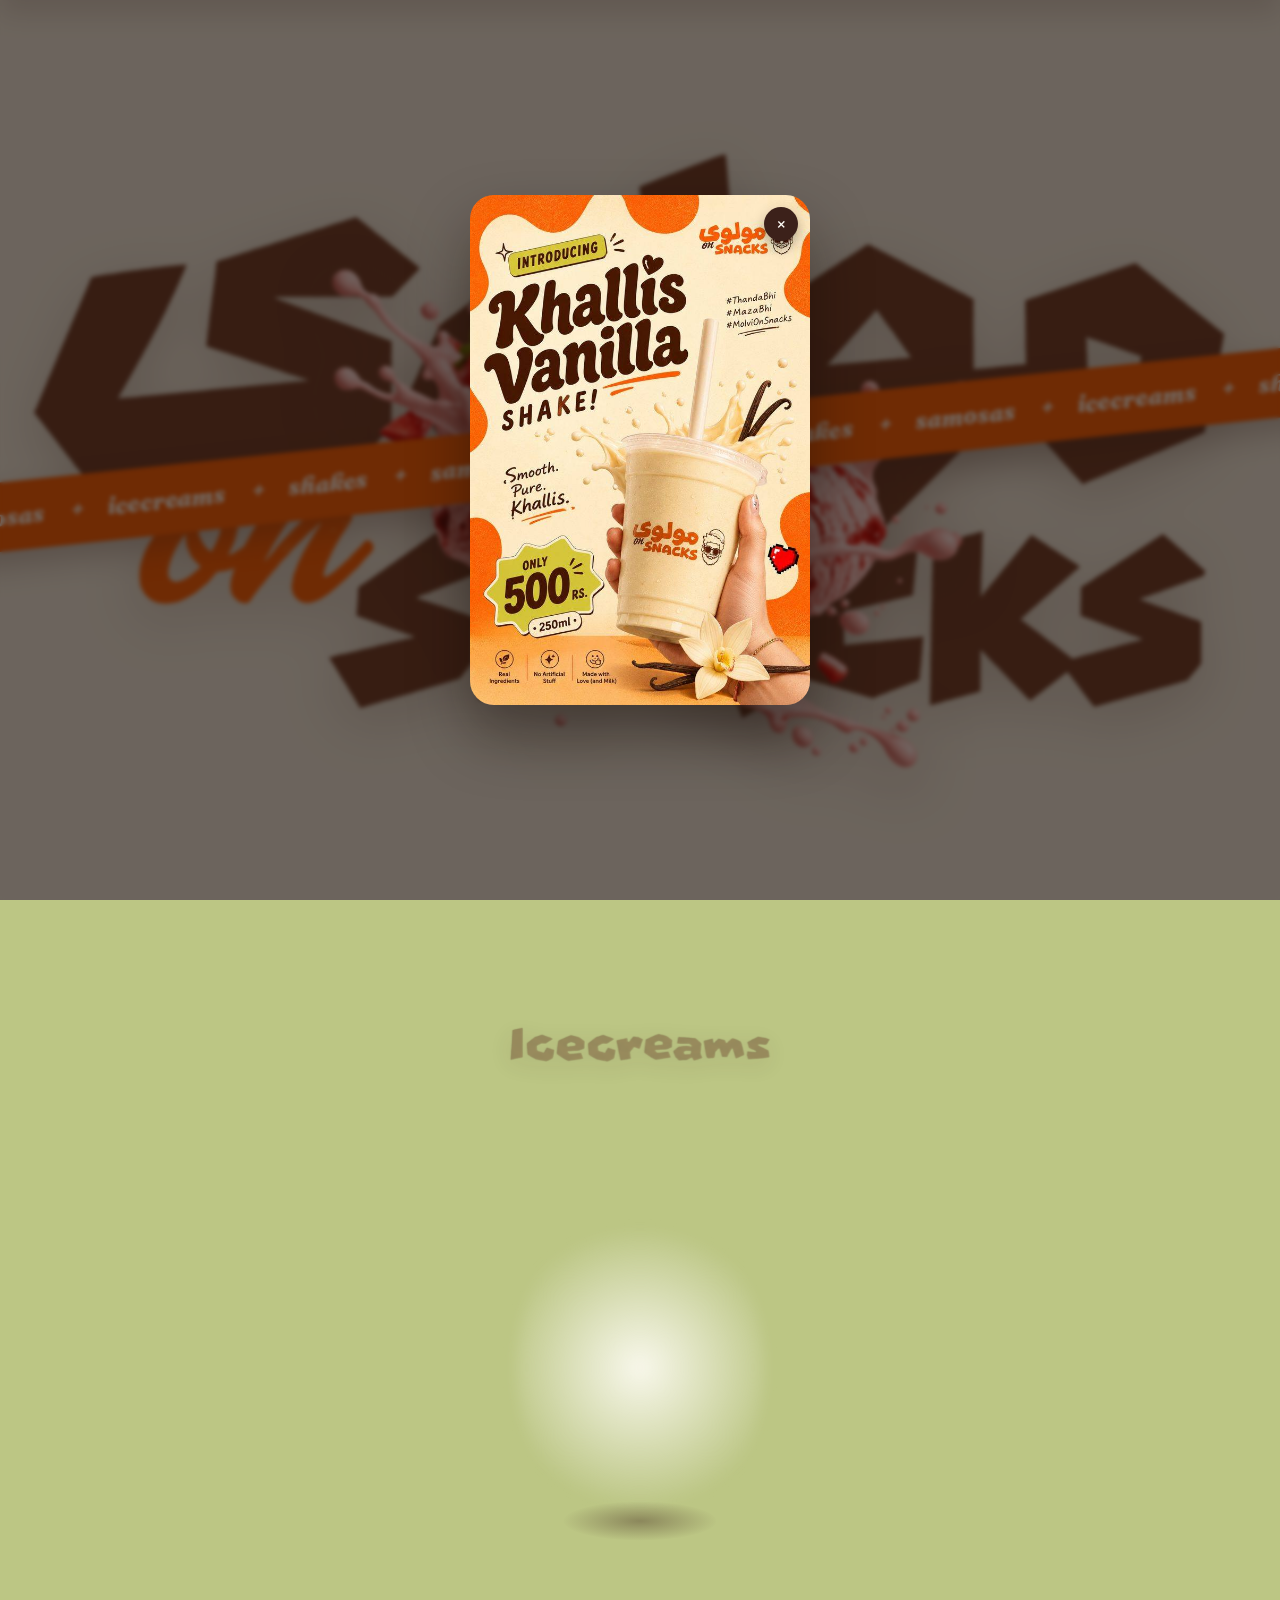
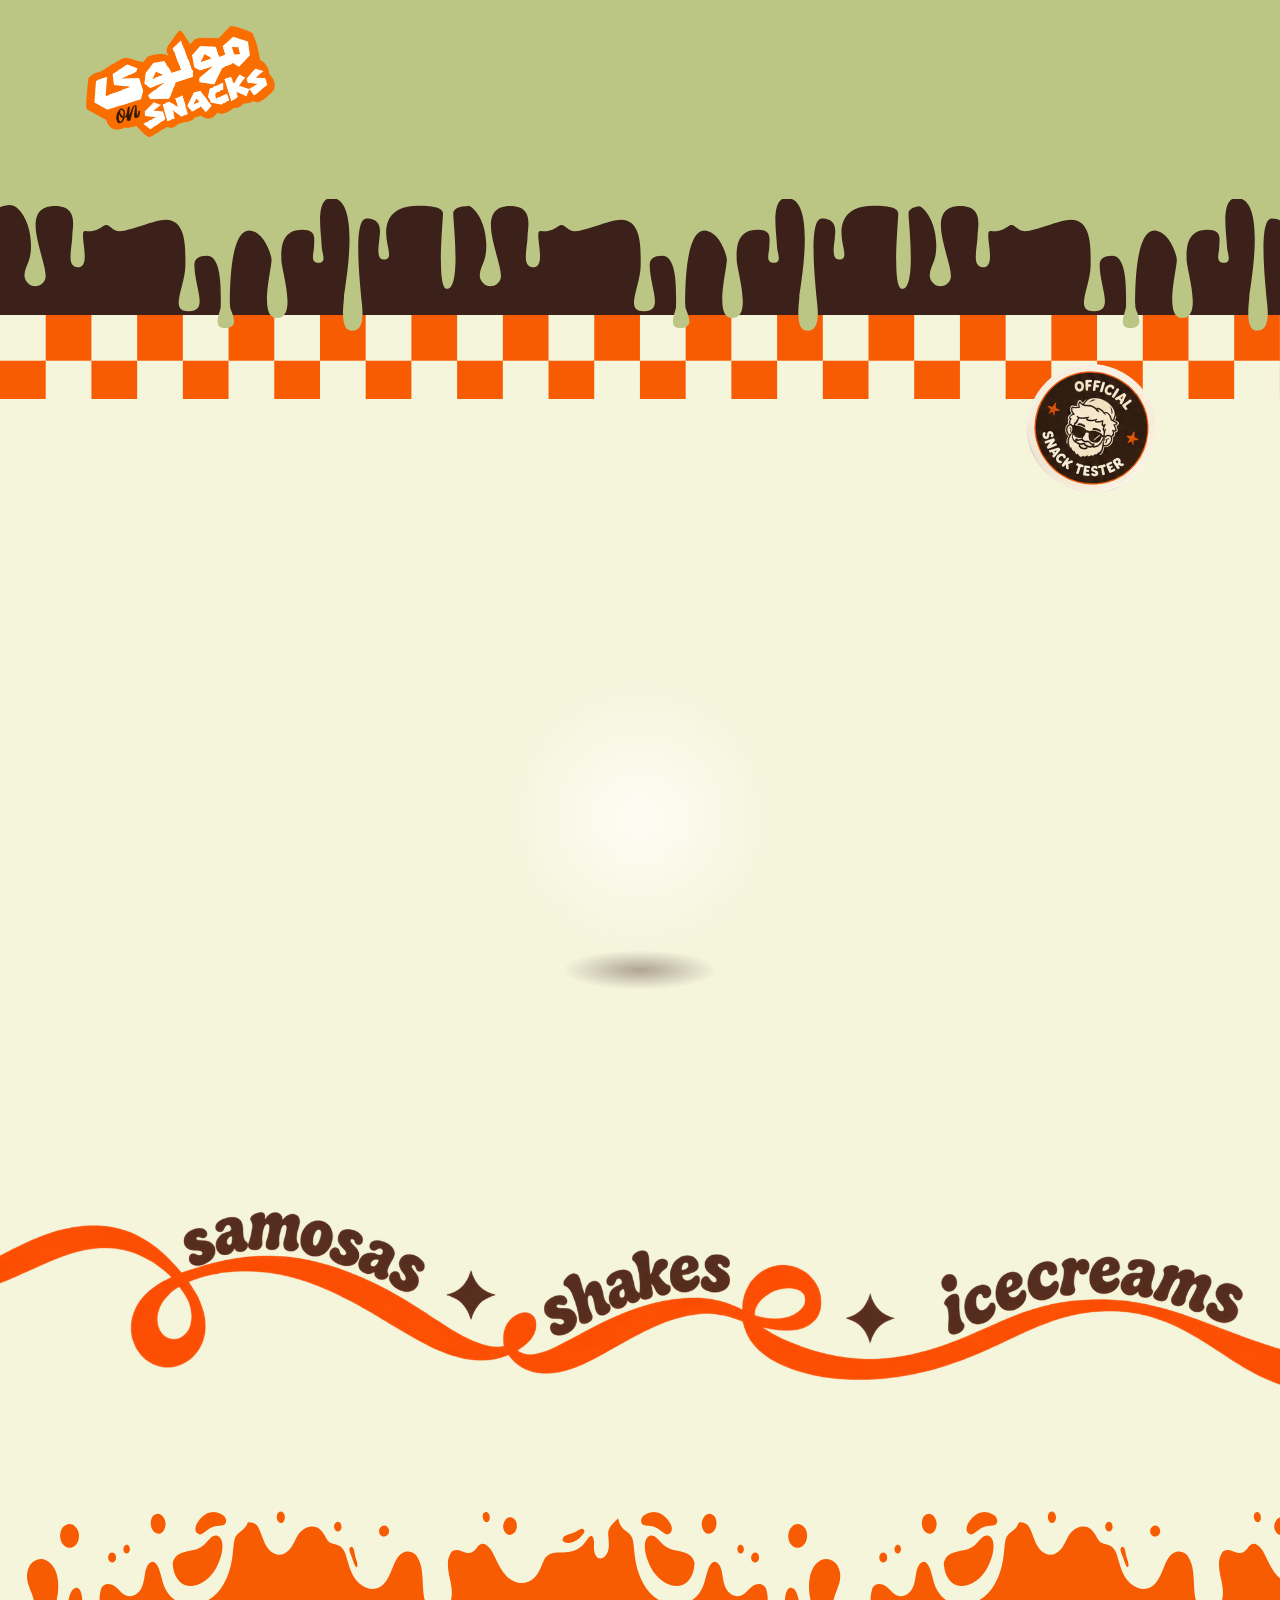
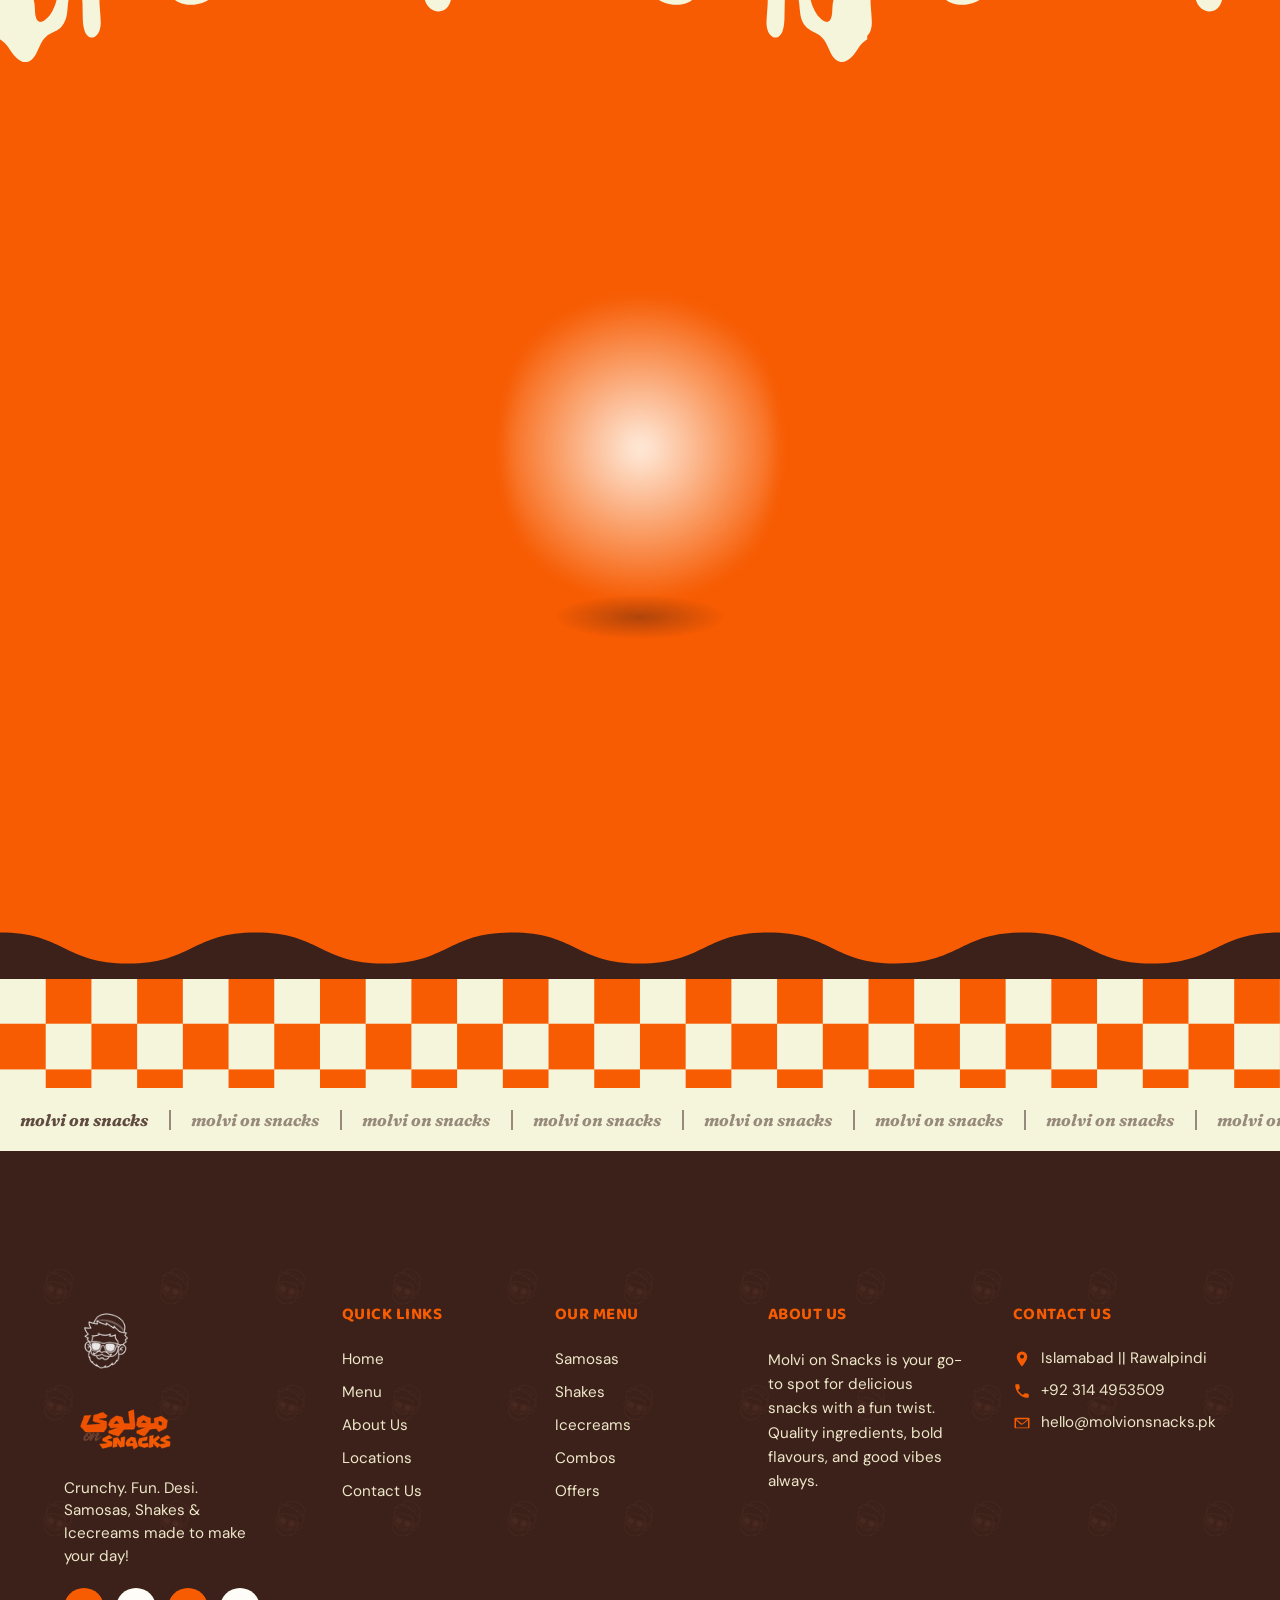
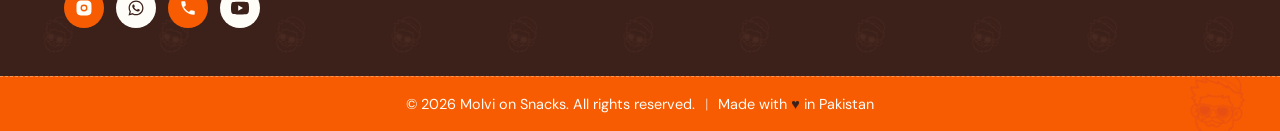
==== commit 40dce5f1: "Remove the promo poster carousel hero, keep the pop-up promotion Drops the .hero section entirely (t" ====
--- a/index.html
+++ b/index.html
@@ -12,7 +12,7 @@
 
 <!-- ============ NAV ============ -->
 <nav class="site-nav" id="site-nav">
-  <a href="#hero" class="site-nav-logo">
+  <a href="#intro" class="site-nav-logo">
     <img src="assets/images/navbar-logo.png" alt="Molvi on Snacks">
   </a>
 
@@ -184,6 +184,7 @@
 
 <!-- ============ INTRO ============ -->
 <section class="intro" id="intro">
+  <h1 class="visually-hidden">Molvi on Snacks</h1>
   <div class="intro-ribbon" aria-hidden="true">
     <div class="intro-ribbon-track">
       <span>icecreams</span><span class="intro-ribbon-dot">&#10022;</span>
@@ -219,33 +220,6 @@
   <figure class="intro-icecream" aria-hidden="true">
     <img src="assets/images/intro-strawberry-splash.png" alt="">
   </figure>
-</section>
-
-<!-- ============ HERO ============ -->
-<section class="hero" id="hero">
-  <h1 class="visually-hidden">Molvi on Snacks</h1>
-  <div class="hero-slider" id="hero-slider">
-    <div class="hero-slide hero-slide--poster">
-      <img class="hero-poster-bg" src="assets/images/promo-icecream-tuesday.jpg" alt="" aria-hidden="true">
-      <img class="hero-poster-fg" src="assets/images/promo-icecream-tuesday.jpg" alt="20% off ice-creams every Tuesday">
-    </div>
-
-    <div class="hero-slide hero-slide--poster">
-      <img class="hero-poster-bg" src="assets/images/promo-samosa-wednesday.jpg" alt="" aria-hidden="true">
-      <img class="hero-poster-fg" src="assets/images/promo-samosa-wednesday.jpg" alt="Buy 2 get 1 free samosas every Wednesday">
-    </div>
-
-    <div class="hero-slide hero-slide--poster">
-      <img class="hero-poster-bg" src="assets/images/promo-vanilla-landscape.jpg" alt="" aria-hidden="true">
-      <img class="hero-poster-fg" src="assets/images/promo-vanilla-landscape.jpg" alt="Introducing Khallis Vanilla Shake — only Rs. 500 for 250ml">
-    </div>
-  </div>
-
-  <div class="hero-wave" aria-hidden="true">
-    <svg viewBox="0 0 1440 100" preserveAspectRatio="none">
-      <path d="M0,75 C72,75 72,25 144,25 C216,25 216,75 288,75 C360,75 360,25 432,25 C504,25 504,75 576,75 C648,75 648,25 720,25 C792,25 792,75 864,75 C936,75 936,25 1008,25 C1080,25 1080,75 1152,75 C1224,75 1224,25 1296,25 C1368,25 1368,75 1440,75 L1440,100 L0,100 Z"></path>
-    </svg>
-  </div>
 </section>
 
 <!-- ============ ICECREAM PROMO POP-UP (first visit only) ============ -->
@@ -408,7 +382,7 @@
     <div class="site-footer-col">
       <h4>Quick Links</h4>
       <ul>
-        <li><a href="#hero">Home</a></li>
+        <li><a href="#intro">Home</a></li>
         <li><a href="#next-page">Menu</a></li>
         <li><a href="#">About Us</a></li>
         <li><a href="#">Locations</a></li>
--- a/css/style.css
+++ b/css/style.css
@@ -741,7 +741,7 @@
   left: 50%; top: 50%;
   width: 160%;
   transform: translate(-50%, -50%) rotate(-6deg);
-  z-index: 1;
+  z-index: 3;
   background: var(--orange);
   box-shadow: 0 14px 30px rgba(60, 33, 26, .25);
   padding: clamp(12px, 2vw, 20px) 0;
@@ -770,8 +770,10 @@
 
 .intro-logo{
   position: relative;
-  z-index: 3;
-  width: min(480px, 58vw);
+  z-index: 1;
+  /* 106vw so 3% bleeds off-frame on each side */
+  width: 106vw;
+  max-width: 106vw;
   filter: drop-shadow(0 16px 28px rgba(60, 33, 26, .2)) blur(20px);
   opacity: 0;
 }
@@ -779,11 +781,11 @@
 .intro-icecream{
   position: absolute;
   left: 50%;
-  bottom: 0;
+  bottom: 14%;
   margin: 0;
   z-index: 2;
-  width: min(520px, 64vw);
-  transform: translateX(-50%) translateY(55%);
+  width: min(680px, 78vw);
+  transform: translateX(-50%) translateY(90%);
 }
 .intro-icecream img{
   width: 100%;
@@ -793,84 +795,12 @@
 
 @media (max-width: 700px){
   .intro-ribbon{ width: 190%; }
-  .intro-logo{ width: min(320px, 72vw); }
-  .intro-icecream{ width: min(360px, 78vw); }
+  .intro-icecream{ width: min(440px, 86vw); bottom: 16%; }
 }
 
 @media (prefers-reduced-motion: reduce){
   .intro-ribbon-track{ animation: none; }
 }
-
-/* =========================================================
-   Hero
-   ========================================================= */
-.hero{
-  position: relative;
-  min-height: 100svh;
-  overflow: hidden;
-  background: linear-gradient(#cfe0ea, var(--cream));
-}
-
-/* Hero carousel track — once the intro sequence finishes, the hero
-   itself becomes the first of three slides (hero, then two promo
-   posters) that a JS controller pushes left/in-from-right on a
-   timer. Each slide is absolutely stacked and full-bleed; only their
-   transform (driven by GSAP) decides which one is on screen. */
-.hero-slider{
-  position: absolute;
-  inset: 0;
-  z-index: 1;
-  overflow: hidden;
-}
-
-.hero-slide{
-  position: absolute;
-  inset: 0;
-  width: 100%;
-  height: 100%;
-}
-
-.hero-slide--poster{
-  visibility: hidden;
-  background: #efe4c9;
-  overflow: hidden;
-}
-
-/* soft, blurred cover fill behind the true-to-original poster so the
-   full artwork (with all its text intact) can sit letterboxed on top
-   without hard bars on tall/narrow viewports. */
-.hero-poster-bg{
-  position: absolute;
-  inset: 0;
-  width: 100%;
-  height: 100%;
-  object-fit: cover;
-  filter: blur(28px) brightness(.9) saturate(1.1);
-  transform: scale(1.15);
-}
-.hero-poster-fg{
-  position: relative;
-  z-index: 1;
-  display: block;
-  width: 100%;
-  height: 100%;
-  object-fit: contain;
-}
-
-/* closing wave — sits flush across the hero's bottom edge, same cream
-   as the page below it, so it reads as that page welling up rather
-   than a hero decoration. --active-bg is set on the document root
-   when a flavour card is selected (js/main.js), so this recolours
-   in sync with that page. */
-.hero-wave{
-  position: absolute; left: 50%; bottom: 0;
-  width: min(100%, 1440px);
-  height: clamp(34px, 6vw, 62px);
-  transform: translateX(-50%);
-  z-index: 10;
-}
-.hero-wave svg{ width: 100%; height: 100%; display: block; }
-.hero-wave path{ fill: var(--active-bg, var(--wave-cream)); transition: fill .6s var(--ease-out); }
 
 /* the page the wave reveals on scroll, holding the three flavour cards.
    Background is driven by --active-bg so clicking a cup can retint the
